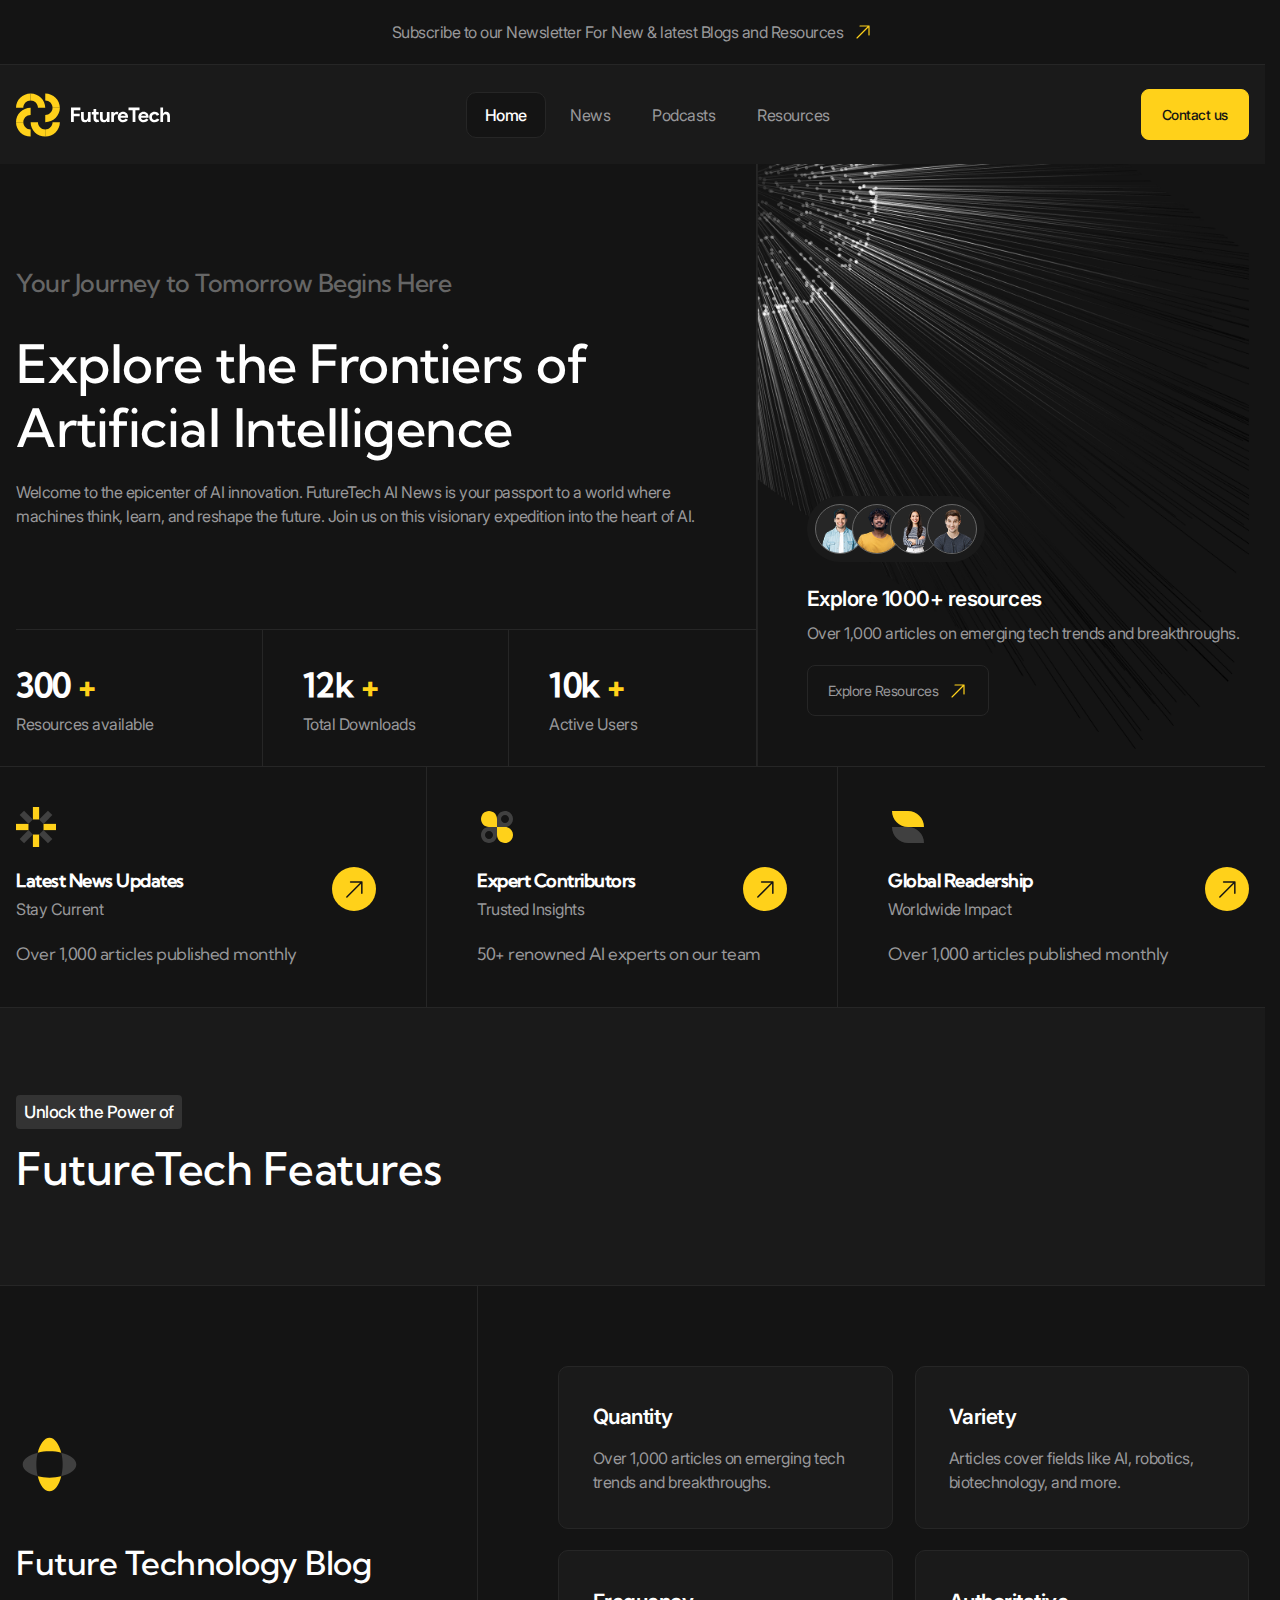
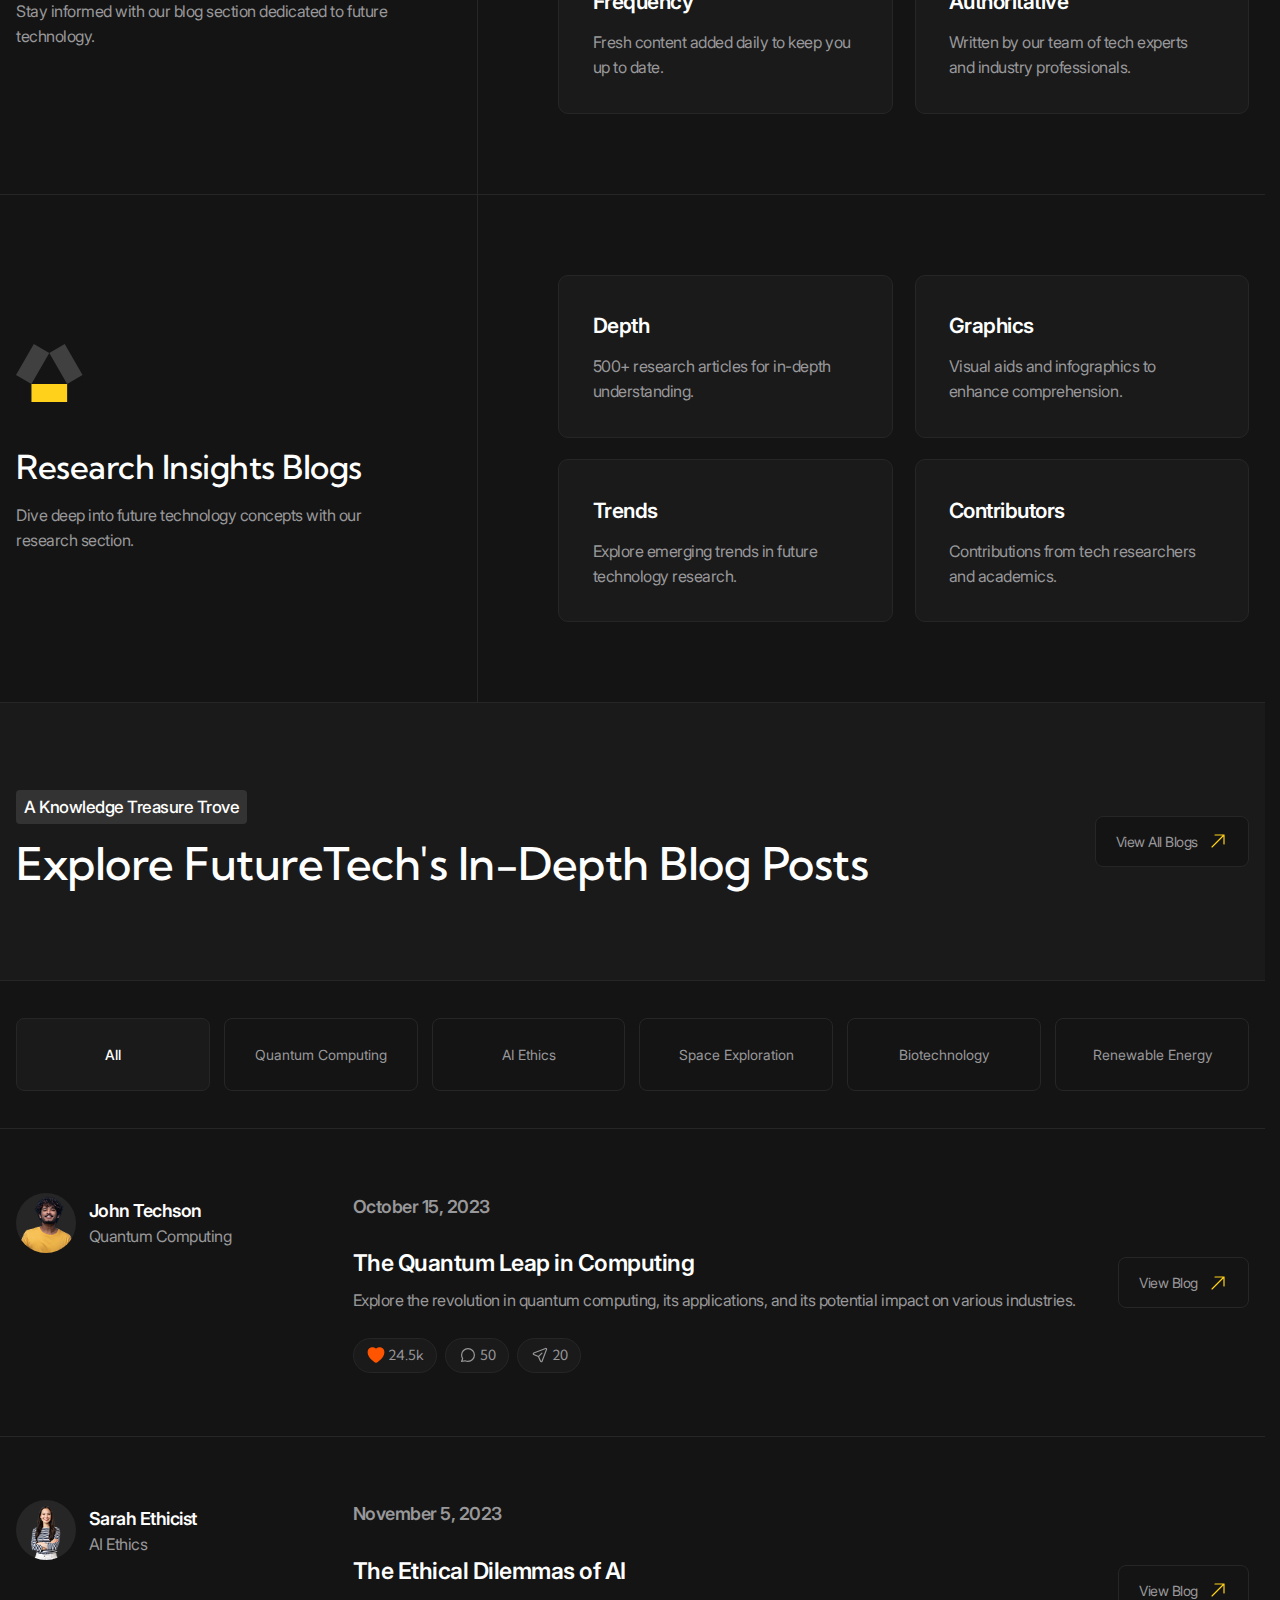
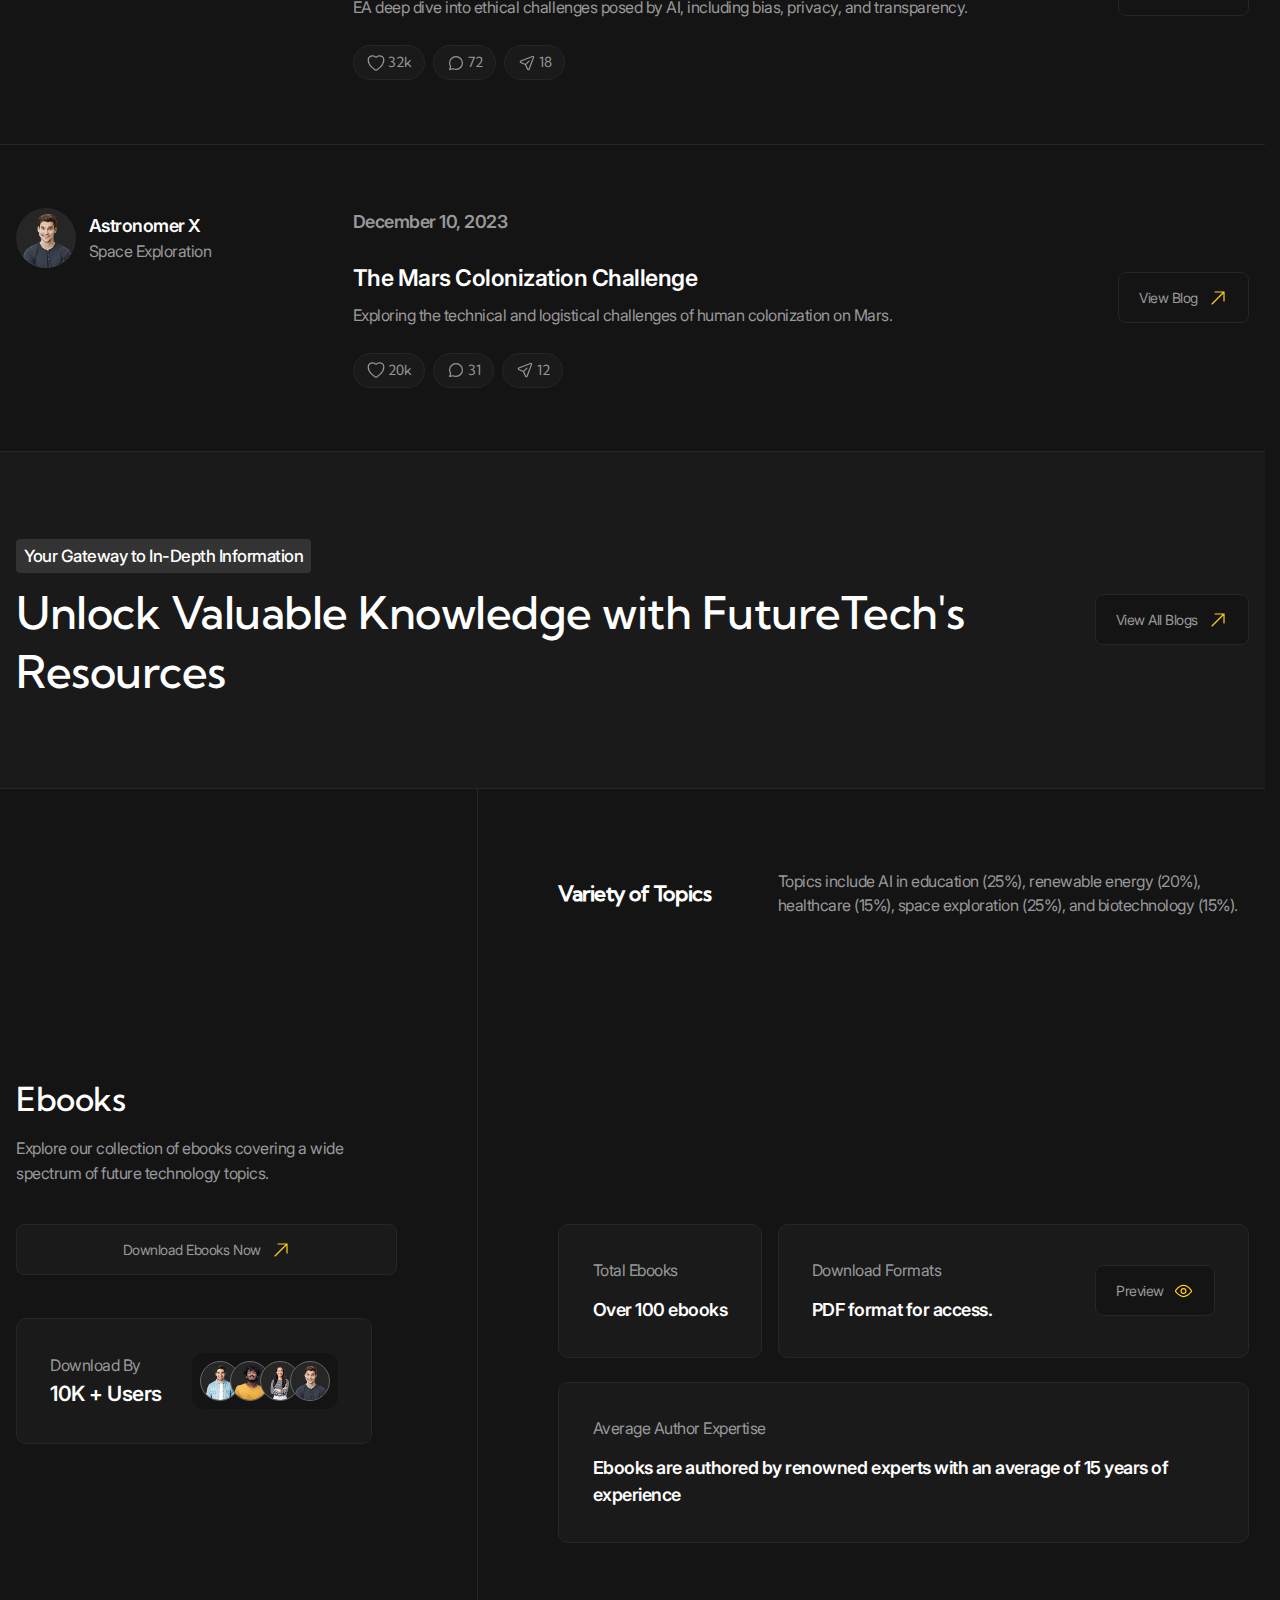
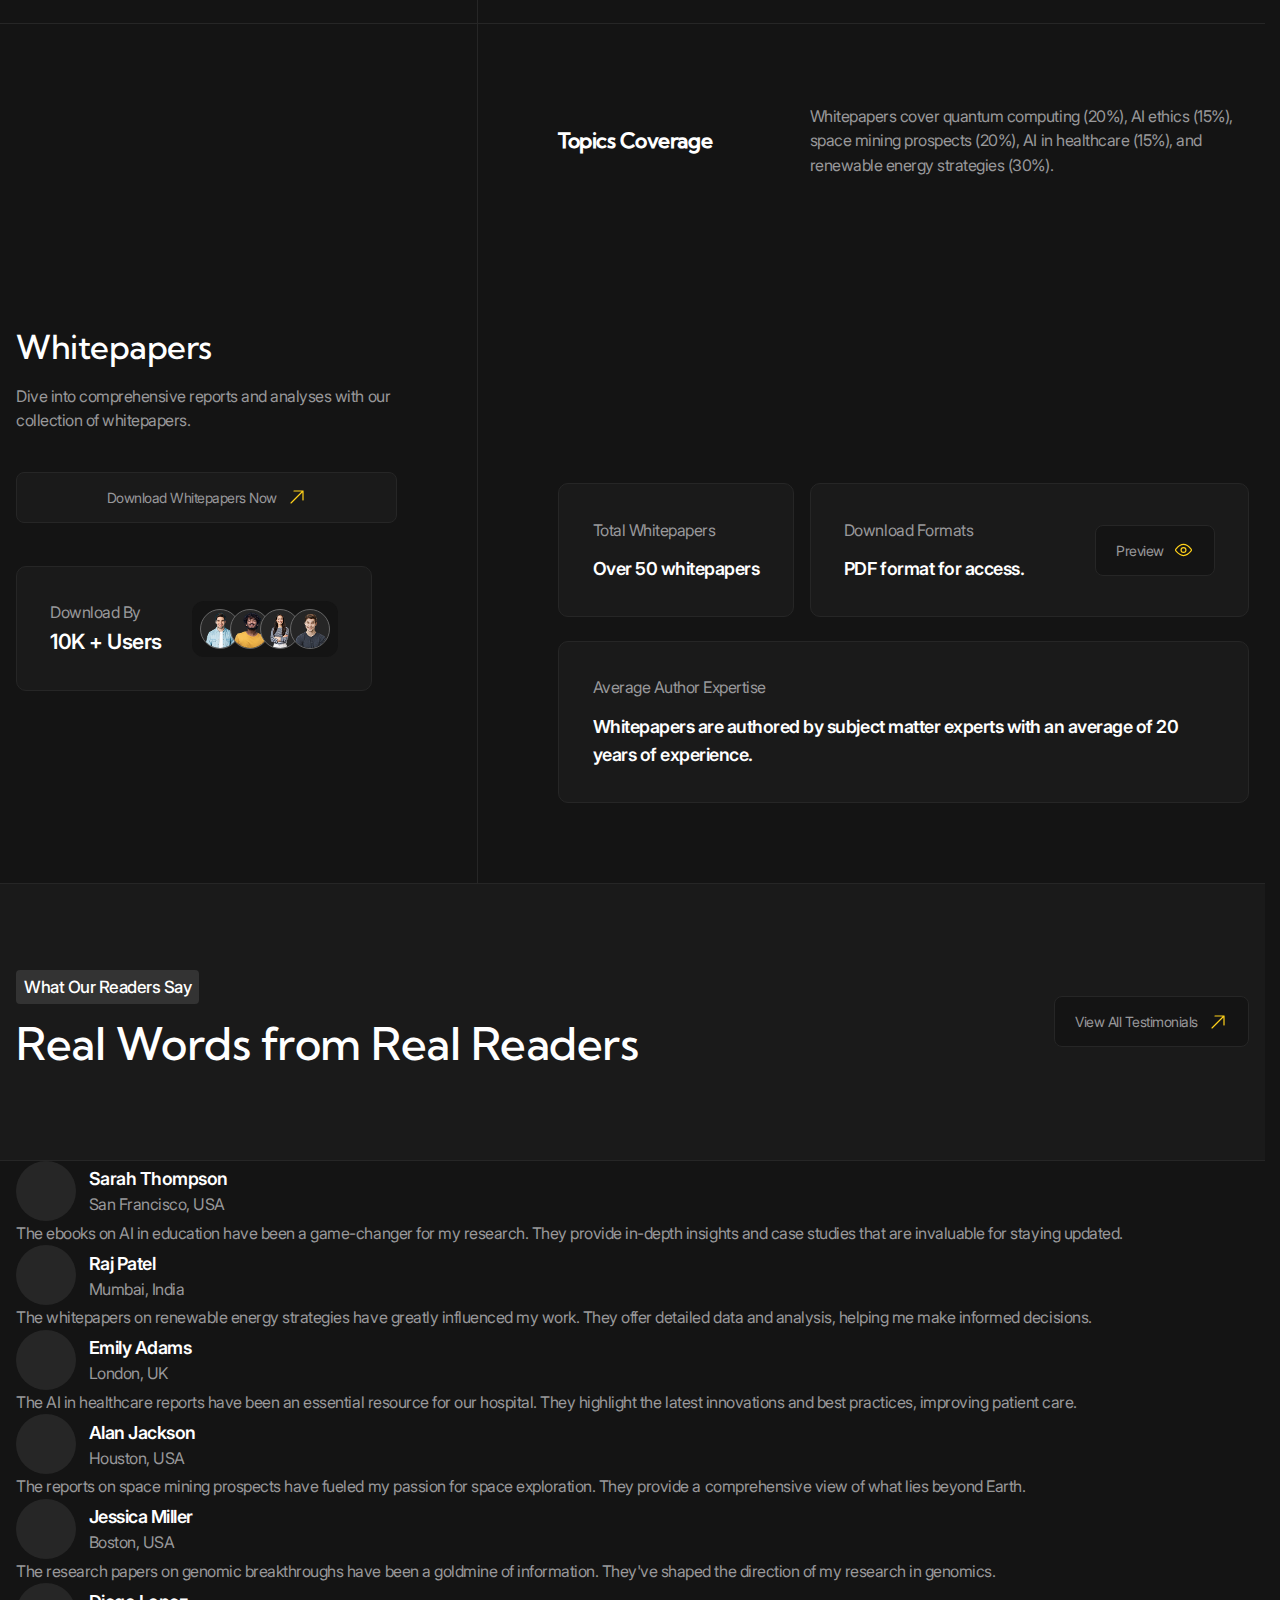
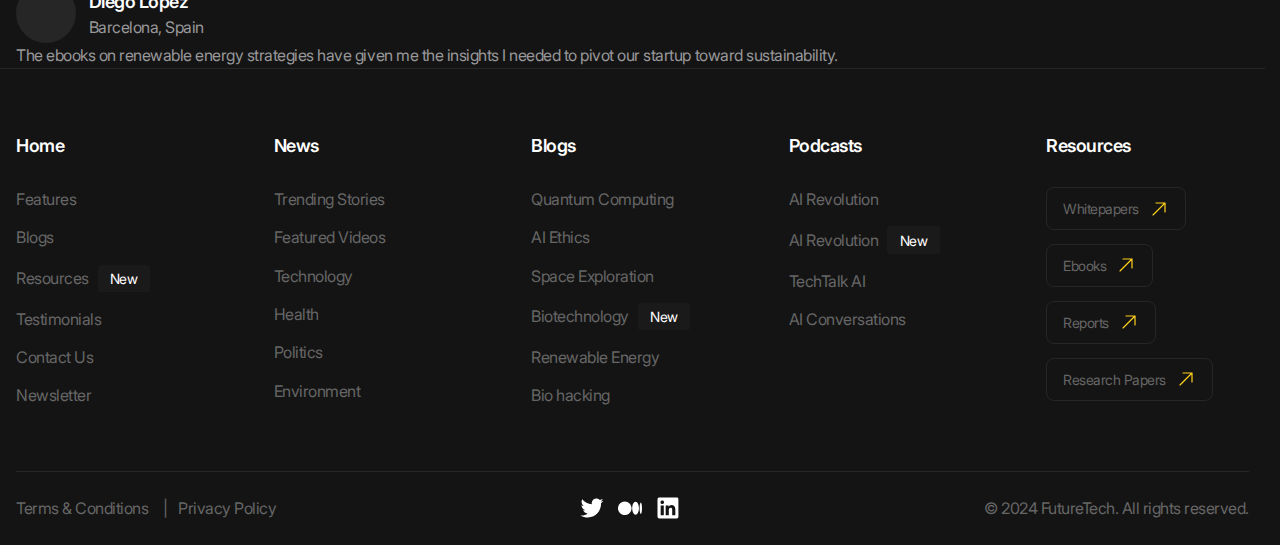
==== index.html @ fe3b1513 "reviews html" ====
<!DOCTYPE html>
<html lang="en">
<head>
    <meta charset="UTF-8">
    <meta name="viewport" content="width=device-width, initial-scale=1.0">
    <title>Future Tech | Home</title>
    <link rel="stylesheet" href="styles/main.css">
    <script src="scripts/main.js" type="module" defer></script>
</head>
<body>
    <header class="header" data-js-header>
        <div class="header__promo">
            <div class="header__promo-inner container">
                <a href="#" class="header__promo-link">
                    <span class="icon icon--yellow-arrow">
                        Subscribe to our Newsletter For New & latest Blogs and Resources
                    </span>
                </a>
            </div>
        </div>
        <div class="header__body">
            <div class="header__body-inner container">
                <a class="header__logo logo"
                    href="#" 
                    title="Home"
                    aria-label="Home"
                >
                    <img 
                    src="images/logo.svg" 
                    alt="" 
                    class="logo__image"
                    width="179" height="50">
                </a>
                <div class="header__overlay" data-js-header-overlay >
                    <nav class="header__menu">
                        <ul class="header__menu-list">
                            <li class="header__menu-item">
                                <a href="#" class="header__menu-link is-active">Home</a>
                            </li>
                            <li class="header__menu-item">
                                <a href="#" class="header__menu-link">News</a>
                            </li>
                            <li class="header__menu-item">
                                <a href="#" class="header__menu-link">Podcasts</a>
                            </li>
                            <li class="header__menu-item">
                                <a href="#" class="header__menu-link">Resources</a>
                            </li>
                        </ul>
                    </nav>
                    <a href="#" class="header__contact-us-link button button--accent">
                        Contact us
                    </a>
                </div>

                <button 
                class="header__burger-button burger-button visible-mobile"
                type="button"
                aria-label="Open menu"
                title="Open menu"
                data-js-header-burger-button>
                    <span class="burger-button__line"></span>
                    <span class="burger-button__line"></span>
                    <span class="burger-button__line"></span>
                </button>
            </div>
        </div>
    </header>

    <main>
        <section class="hero" aria-labelledby="hero-title">
            <div class="hero__main container">
                <div class="hero__body">
                    <p class="hero__subtitle">
                        Your Journey to Tomorrow Begins Here
                    </p>
                    <h1 class="hero__title" id="hero-title">
                        Explore the Frontiers of Artificial Intelligence
                    </h1>
                    <div class="hero__description">
                        <p>Welcome to the epicenter of AI innovation. FutureTech AI News is your passport to a world where machines think, learn, and reshape the future. Join us on this visionary expedition into the heart of AI.</p>
                    </div>
                </div>
                <div class="hero__metrics metrics full-vw-line full-vw-line--top full-vw-line--left">
                    <dl class="metrics__list">
                        <div class="metrics__item">
                            <dt class="metrics__key">Resources available</dt>
                            <dd class="metrics__value h3">300 <span class="metrics__sign">+</span></dd>
                        </div>
                        <div class="metrics__item">
                            <dt class="metrics__key">Total Downloads</dt>
                            <dd class="metrics__value h3">12k <span class="metrics__sign">+</span></dd>
                        </div>
                        <div class="metrics__item">
                            <dt class="metrics__key">Active Users</dt>
                            <dd class="metrics__value h3">10k <span class="metrics__sign">+</span></dd>
                        </div>
                    </dl>
                </div>
                <div class="hero__resources-preview resources-preview">
                    <div class="resources-preview__team team">
                        <img src="images/team/1.png" alt="" class="team__person"
                        width="50" height="50" loading="lazy">
                        <img src="images/team/2.png" alt="" class="team__person"
                        width="50" height="50" loading="lazy">
                        <img src="images/team/3.png" alt="" class="team__person"
                        width="50" height="50" loading="lazy">
                        <img src="images/team/4.png" alt="" class="team__person"
                        width="50" height="50" loading="lazy">
                    </div>
                    <div class="resources-preview__body">
                        <p class="resources-preview__title h5">Explore 1000+ resources</p>
                        <p class="resources-preview__subtitle">Over 1,000 articles on emerging tech trends and breakthroughs.</p>
                    </div>
                    <a href="#" class="resources-preview__button button">
                        <span class="icon icon--yellow-arrow">Explore Resources</span>
                    </a>
                </div>
            </div>
            <div class="hero__advantages">
                <h2 class="visually-hidden">Our advantages</h2>
                <ul class="hero__advantages-list container">
                    <li class="hero__advantages-item">
                        <div class="advantage-card">
                            <img src="images/advantages/1.svg" alt="" class="advantage-card__image"
                            width="50" height="50" loading="lazy">
                            <a href="#" class="advantage-card__link">
                                <h3 class="advantage-card__title h6">Latest News Updates</h3>
                                <p class="advantage-card__subtile">Stay Current</p>
                            </a>
                            <p class="advantage-card__details">
                                Over 1,000 articles published monthly
                            </p>
                        </div>
                    </li>

                    <li class="hero__advantages-item">
                        <div class="advantage-card">
                            <img src="images/advantages/2.svg" alt="" class="advantage-card__image"
                            width="50" height="50" loading="lazy">
                            <a href="#" class="advantage-card__link">
                                <h3 class="advantage-card__title h6">Expert Contributors</h3>
                                <p class="advantage-card__subtile">Trusted Insights</p>
                            </a>
                            <p class="advantage-card__details">
                                50+ renowned AI experts on our team
                            </p>
                        </div>
                    </li>

                    <li class="hero__advantages-item">
                        <div class="advantage-card">
                            <img src="images/advantages/3.svg" alt="" class="advantage-card__image"
                            width="50" height="50" loading="lazy">
                            <a href="#" class="advantage-card__link">
                                <h3 class="advantage-card__title h6">Global Readership</h3>
                                <p class="advantage-card__subtile">Worldwide Impact</p>
                            </a>
                            <p class="advantage-card__details">
                                Over 1,000 articles published monthly
                            </p>
                        </div>
                    </li>
                </ul>
            </div>
        </section>

        <section class="section" aria-labelledby="features-title">
            <header class="section__header">
                <div class="section__header-inner container">
                    <div class="section__header-info">
                        <p class="section__subtitle tag">Unlock the Power of</p>
                        <h2 class="section__title" id="features-title">FutureTech Features</h2>
                    </div>
                </div>
            </header>
            <div class="section__body">
                <ul class="list">
                    <li class="list__item">
                        <div class="card container">
                            <div class="card__preview">
                                <div class="card__preview-main">
                                    <img 
                                    src="images/futures/1.svg" 
                                    alt="" 
                                    class="card__preview-icon"
                                    width="80" height="80" loading="lazy">  
                                    <div class="card__preview-info">
                                        <h3 class="card__preview-title">Future Technology Blog</h3>
                                        <div class="card__preview-description">
                                            <p>Stay informed with our blog section dedicated to future technology.</p>
                                        </div>
                                    </div>
                                </div>
                            </div>
                            <div class="card__body">
                                <div class="card__grid card__grid--2-cols">
                                    <div class="card__cell tile">
                                        <h4 class="card__cell-title h5">Quantity</h4>
                                        <p class="card__cell-description">
                                            Over 1,000 articles on emerging tech trends and breakthroughs.
                                        </p>
                                    </div>
                                    <div class="card__cell tile">
                                        <h4 class="card__cell-title h5">Variety</h4>
                                        <p class="card__cell-description">
                                            Articles cover fields like AI, robotics, biotechnology, and more.
                                        </p>
                                    </div>
                                    <div class="card__cell tile">
                                        <h4 class="card__cell-title h5">Frequency</h4>
                                        <p class="card__cell-description">
                                            Fresh content added daily to keep you up to date.
                                        </p>
                                    </div>
                                    <div class="card__cell tile">
                                        <h4 class="card__cell-title h5">Authoritative</h4>
                                        <p class="card__cell-description">
                                            Written by our team of tech experts and industry professionals.
                                        </p>
                                    </div>
                                </div>
                            </div>
                        </div>
                    </li>
                    <li class="list__item">
                        <div class="card container">
                            <div class="card__preview">
                                <div class="card__preview-main">
                                    <img 
                                    src="images/futures/2.svg" 
                                    alt="" 
                                    class="card__preview-icon"
                                    width="80" height="80" loading="lazy">  
                                    <div class="card__preview-info">
                                        <h3 class="card__preview-title">Research Insights Blogs</h3>
                                        <div class="card__preview-description">
                                            <p>Dive deep into future technology concepts with our research section.</p>
                                        </div>
                                    </div>
                                </div>
                            </div>
                            <div class="card__body">
                                <div class="card__grid card__grid--2-cols">
                                    <div class="card__cell tile">
                                        <h4 class="card__cell-title h5">Depth</h4>
                                        <p class="card__cell-description">
                                            500+ research articles for in-depth understanding.
                                        </p>
                                    </div>
                                    <div class="card__cell tile">
                                        <h4 class="card__cell-title h5">Graphics</h4>
                                        <p class="card__cell-description">
                                            Visual aids and infographics to enhance comprehension.
                                        </p>
                                    </div>
                                    <div class="card__cell tile">
                                        <h4 class="card__cell-title h5">Trends</h4>
                                        <p class="card__cell-description">
                                            Explore emerging trends in future technology research.
                                        </p>
                                    </div>
                                    <div class="card__cell tile">
                                        <h4 class="card__cell-title h5">Contributors</h4>
                                        <p class="card__cell-description">
                                            Contributions from tech researchers and academics.
                                        </p>
                                    </div>
                                </div>
                            </div>
                        </div>
                    </li>
                </ul>
            </div>
        </section>

        <section class="section" aria-labelledby="blog-title">
            <header class="section__header">
                <div class="section__header-inner container">
                    <div class="section__header-info">
                    <p class="section__subtitle tag">A Knowledge Treasure Trove</p>
                    <h2 class="section__title" id="blog-title">Explore FutureTech's In-Depth Blog Posts</h2>
                    </div>
                    <div class="section__actions">
                    <a class="section__link button" href="./blog.html">
                        <span class="icon icon--yellow-arrow">View All Blogs</span>
                    </a>
                    </div>
                </div>
                </header>
                <div class="section__body tabs" data-js-tabs>
                <h3 class="visually-hidden" id="blog-category-title">
                    Blog category
                </h3>
                <header class="tabs__header">
                    <div
                    class="tabs__buttons container"
                    role="tablist"
                    aria-labelledby="blog-category-title"
                    >
                    <button
                        class="tabs__button is-active"
                        id="tab-1"
                        type="button"
                        role="tab"
                        aria-controls="tabpanel-1"
                        data-js-tabs-button
                        aria-selected="true"
                    >
                        All
                    </button>
                    <button
                        class="tabs__button"
                        id="tab-2"
                        type="button"
                        role="tab"
                        aria-controls="tabpanel-2"
                        data-js-tabs-button
                        aria-selected="false"
                        tabindex="-1"
                    >
                        Quantum Computing
                    </button>
                    <button
                        class="tabs__button"
                        id="tab-3"
                        type="button"
                        role="tab"
                        aria-controls="tabpanel-3"
                        data-js-tabs-button
                        aria-selected="false"
                        tabindex="-1"
                    >
                        AI Ethics
                    </button>
                    <button
                        class="tabs__button"
                        id="tab-4"
                        type="button"
                        role="tab"
                        aria-controls="tabpanel-4"
                        data-js-tabs-button
                        aria-selected="false"
                        tabindex="-1"
                    >
                        Space Exploration
                    </button>
                    <button
                        class="tabs__button"
                        id="tab-5"
                        type="button"
                        role="tab"
                        aria-controls="tabpanel-5"
                        data-js-tabs-button
                        aria-selected="false"
                        tabindex="-1"
                    >
                        Biotechnology
                    </button>
                    <button
                        class="tabs__button"
                        id="tab-6"
                        type="button"
                        role="tab"
                        aria-controls="tabpanel-6"
                        data-js-tabs-button
                        aria-selected="false"
                        tabindex="-1"
                    >
                        Renewable Energy
                    </button>
                    </div>
                </header>
                <div class="tabs__body">
                    <div
                    class="tabs__content is-active"
                    id="tabpanel-1"
                    aria-labelledby="tab-1"
                    tabindex="0"
                    data-js-tabs-content
                    >
                    <ul class="list">
                        <li class="list__item">
                        <article class="blog-card container">
                            <div class="blog-card__author person-card">
                            <img
                                class="person-card__image"
                                src="./images/blog/1.png"
                                alt=""
                                width="80" height="80" loading="lazy"
                            />
                            <div class="person-card__body">
                                <p class="person-card__name">John Techson</p>
                                <p class="person-card__department">Quantum Computing</p>
                            </div>
                            </div>
                            <div class="blog-card__body">
                            <time class="blog-card__date h6" datetime="2023-10-15">October 15, 2023</time>
                            <div class="blog-card__info">
                                <h4 class="blog-card__title">The Quantum Leap in Computing</h4>
                                <div class="blog-card__description">
                                <p>Explore the revolution in quantum computing, its applications, and its potential impact on various industries.</p>
                                </div>
                            </div>
                            <div class="blog-card__actions blog-actions">
                                <ul class="blog-actions__list">
                                <li class="blog-actions__item">
                                    <button
                                    class="blog-actions__button is-active"
                                    type="button"
                                    aria-label="Dislike"
                                    title="Dislike"
                                    >
                                    <span class="blog-actions__icon-wrapper">
                                        <svg width="24" height="25" viewBox="0 0 24 25" fill="none" xmlns="http://www.w3.org/2000/svg">
                                        <path d="M11.645 21.4107L11.6384 21.4071L11.6158 21.3949C11.5965 21.3844 11.5689 21.3693 11.5336 21.3496C11.4629 21.3101 11.3612 21.2524 11.233 21.1769C10.9765 21.0261 10.6132 20.8039 10.1785 20.515C9.31074 19.9381 8.15122 19.0901 6.9886 18.0063C4.68781 15.8615 2.25 12.6751 2.25 8.75C2.25 5.82194 4.7136 3.5 7.6875 3.5C9.43638 3.5 11.0023 4.29909 12 5.5516C12.9977 4.29909 14.5636 3.5 16.3125 3.5C19.2864 3.5 21.75 5.82194 21.75 8.75C21.75 12.6751 19.3122 15.8615 17.0114 18.0063C15.8488 19.0901 14.6893 19.9381 13.8215 20.515C13.3868 20.8039 13.0235 21.0261 12.767 21.1769C12.6388 21.2524 12.5371 21.3101 12.4664 21.3496C12.4311 21.3693 12.4035 21.3844 12.3842 21.3949L12.3616 21.4071L12.355 21.4107L12.3523 21.4121C12.1323 21.5289 11.8677 21.5289 11.6477 21.4121L11.645 21.4107Z" stroke="#666666" stroke-width="1.5" stroke-linejoin="round"/>
                                        </svg>
                                    </span>
                                    <span>24.5k</span>
                                    </button>
                                </li>
                                <li class="blog-actions__item">
                                    <button
                                    class="blog-actions__button"
                                    type="button"
                                    aria-label="Discuss"
                                    title="Discuss"
                                    >
                                    <span class="blog-actions__icon-wrapper">
                                        <svg width="24" height="25" viewBox="0 0 24 25" fill="none" xmlns="http://www.w3.org/2000/svg">
                                        <path d="M8.48581 19.6888C9.54657 20.2083 10.7392 20.5 12 20.5C16.4183 20.5 20 16.9183 20 12.5C20 8.08172 16.4183 4.5 12 4.5C7.58172 4.5 4 8.08172 4 12.5C4 14.1401 4.49356 15.665 5.34026 16.9341M8.48581 19.6888L4 20.5L5.34026 16.9341M8.48581 19.6888L8.49231 19.6877M5.34026 16.9341L5.34154 16.9308" stroke="#666666" stroke-width="1.5" stroke-linecap="round" stroke-linejoin="round"/>
                                        </svg>
                                    </span>
                                    <span>50</span>
                                    </button>
                                </li>
                                <li class="blog-actions__item">
                                    <button
                                    class="blog-actions__button"
                                    type="button"
                                    aria-label="Share"
                                    title="Share"
                                    >
                                    <span class="blog-actions__icon-wrapper">
                                        <svg width="24" height="25" viewBox="0 0 24 25" fill="none" xmlns="http://www.w3.org/2000/svg">
                                        <path d="M10.0384 14.4616L4.1719 11.7951C3.36454 11.4281 3.39898 10.2697 4.22673 9.95134L18.8999 4.30781C19.7087 3.99675 20.5033 4.79139 20.1922 5.50013L14.5487 20.2733C14.2303 21.1011 13.072 21.1355 12.705 20.3281L10.0384 14.4616ZM10.0384 14.4616L14.4231 10.077" stroke="#666666" stroke-width="1.5" stroke-linecap="round" stroke-linejoin="round"/>
                                        </svg>
                                    </span>
                                    <span>20</span>
                                    </button>
                                </li>
                                </ul>
                            </div>
                            </div>
                            <a class="blog-card__link button" href="/">
                            <span class="icon icon--yellow-arrow">View Blog</span>
                            </a>
                        </article>
                        </li>
                        <li class="list__item">
                        <article class="blog-card container">
                            <div class="blog-card__author person-card">
                            <img
                                class="person-card__image"
                                src="./images/blog/2.png"
                                alt=""
                                width="80" height="80" loading="lazy"
                            />
                            <div class="person-card__body">
                                <p class="person-card__name">Sarah Ethicist</p>
                                <p class="person-card__department">AI Ethics</p>
                            </div>
                            </div>
                            <div class="blog-card__body">
                            <time class="blog-card__date h6" datetime="2023-11-05">November 5, 2023</time>
                            <div class="blog-card__info">
                                <h4 class="blog-card__title">The Ethical Dilemmas of AI</h4>
                                <div class="blog-card__description">
                                <p>EA deep dive into ethical challenges posed by AI, including bias, privacy, and transparency.</p>
                                </div>
                            </div>
                            <div class="blog-card__actions blog-actions">
                                <ul class="blog-actions__list">
                                <li class="blog-actions__item">
                                    <button
                                    class="blog-actions__button"
                                    type="button"
                                    aria-label="Like"
                                    title="Like"
                                    >
                                    <span class="blog-actions__icon-wrapper">
                                        <svg width="24" height="25" viewBox="0 0 24 25" fill="none" xmlns="http://www.w3.org/2000/svg">
                                        <path d="M11.645 21.4107L11.6384 21.4071L11.6158 21.3949C11.5965 21.3844 11.5689 21.3693 11.5336 21.3496C11.4629 21.3101 11.3612 21.2524 11.233 21.1769C10.9765 21.0261 10.6132 20.8039 10.1785 20.515C9.31074 19.9381 8.15122 19.0901 6.9886 18.0063C4.68781 15.8615 2.25 12.6751 2.25 8.75C2.25 5.82194 4.7136 3.5 7.6875 3.5C9.43638 3.5 11.0023 4.29909 12 5.5516C12.9977 4.29909 14.5636 3.5 16.3125 3.5C19.2864 3.5 21.75 5.82194 21.75 8.75C21.75 12.6751 19.3122 15.8615 17.0114 18.0063C15.8488 19.0901 14.6893 19.9381 13.8215 20.515C13.3868 20.8039 13.0235 21.0261 12.767 21.1769C12.6388 21.2524 12.5371 21.3101 12.4664 21.3496C12.4311 21.3693 12.4035 21.3844 12.3842 21.3949L12.3616 21.4071L12.355 21.4107L12.3523 21.4121C12.1323 21.5289 11.8677 21.5289 11.6477 21.4121L11.645 21.4107Z" stroke="#666666" stroke-width="1.5" stroke-linejoin="round"/>
                                        </svg>
                                    </span>
                                    <span>32k</span>
                                    </button>
                                </li>
                                <li class="blog-actions__item">
                                    <button
                                    class="blog-actions__button"
                                    type="button"
                                    aria-label="Discuss"
                                    title="Discuss"
                                    >
                                    <span class="blog-actions__icon-wrapper">
                                        <svg width="24" height="25" viewBox="0 0 24 25" fill="none" xmlns="http://www.w3.org/2000/svg">
                                        <path d="M8.48581 19.6888C9.54657 20.2083 10.7392 20.5 12 20.5C16.4183 20.5 20 16.9183 20 12.5C20 8.08172 16.4183 4.5 12 4.5C7.58172 4.5 4 8.08172 4 12.5C4 14.1401 4.49356 15.665 5.34026 16.9341M8.48581 19.6888L4 20.5L5.34026 16.9341M8.48581 19.6888L8.49231 19.6877M5.34026 16.9341L5.34154 16.9308" stroke="#666666" stroke-width="1.5" stroke-linecap="round" stroke-linejoin="round"/>
                                        </svg>
                                    </span>
                                    <span>72</span>
                                    </button>
                                </li>
                                <li class="blog-actions__item">
                                    <button
                                    class="blog-actions__button"
                                    type="button"
                                    aria-label="Share"
                                    title="Share"
                                    >
                                    <span class="blog-actions__icon-wrapper">
                                        <svg width="24" height="25" viewBox="0 0 24 25" fill="none" xmlns="http://www.w3.org/2000/svg">
                                        <path d="M10.0384 14.4616L4.1719 11.7951C3.36454 11.4281 3.39898 10.2697 4.22673 9.95134L18.8999 4.30781C19.7087 3.99675 20.5033 4.79139 20.1922 5.50013L14.5487 20.2733C14.2303 21.1011 13.072 21.1355 12.705 20.3281L10.0384 14.4616ZM10.0384 14.4616L14.4231 10.077" stroke="#666666" stroke-width="1.5" stroke-linecap="round" stroke-linejoin="round"/>
                                        </svg>
                                    </span>
                                    <span>18</span>
                                    </button>
                                </li>
                                </ul>
                            </div>
                            </div>
                            <a class="blog-card__link button" href="/">
                            <span class="icon icon--yellow-arrow">View Blog</span>
                            </a>
                        </article>
                        </li>
                        <li class="list__item">
                        <article class="blog-card container">
                            <div class="blog-card__author person-card">
                            <img
                                class="person-card__image"
                                src="./images/blog/3.png"
                                alt=""
                                width="80" height="80" loading="lazy"
                            />
                            <div class="person-card__body">
                                <p class="person-card__name">Astronomer X</p>
                                <p class="person-card__department">Space Exploration</p>
                            </div>
                            </div>
                            <div class="blog-card__body">
                            <time class="blog-card__date h6" datetime="2023-12-10">December 10, 2023</time>
                            <div class="blog-card__info">
                                <h4 class="blog-card__title">The Mars Colonization Challenge</h4>
                                <div class="blog-card__description">
                                <p>Exploring the technical and logistical challenges of human colonization on Mars.</p>
                                </div>
                            </div>
                            <div class="blog-card__actions blog-actions">
                                <ul class="blog-actions__list">
                                <li class="blog-actions__item">
                                    <button
                                    class="blog-actions__button"
                                    type="button"
                                    aria-label="Like"
                                    title="Like"
                                    >
                                    <span class="blog-actions__icon-wrapper">
                                        <svg width="24" height="25" viewBox="0 0 24 25" fill="none" xmlns="http://www.w3.org/2000/svg">
                                        <path d="M11.645 21.4107L11.6384 21.4071L11.6158 21.3949C11.5965 21.3844 11.5689 21.3693 11.5336 21.3496C11.4629 21.3101 11.3612 21.2524 11.233 21.1769C10.9765 21.0261 10.6132 20.8039 10.1785 20.515C9.31074 19.9381 8.15122 19.0901 6.9886 18.0063C4.68781 15.8615 2.25 12.6751 2.25 8.75C2.25 5.82194 4.7136 3.5 7.6875 3.5C9.43638 3.5 11.0023 4.29909 12 5.5516C12.9977 4.29909 14.5636 3.5 16.3125 3.5C19.2864 3.5 21.75 5.82194 21.75 8.75C21.75 12.6751 19.3122 15.8615 17.0114 18.0063C15.8488 19.0901 14.6893 19.9381 13.8215 20.515C13.3868 20.8039 13.0235 21.0261 12.767 21.1769C12.6388 21.2524 12.5371 21.3101 12.4664 21.3496C12.4311 21.3693 12.4035 21.3844 12.3842 21.3949L12.3616 21.4071L12.355 21.4107L12.3523 21.4121C12.1323 21.5289 11.8677 21.5289 11.6477 21.4121L11.645 21.4107Z" stroke="#666666" stroke-width="1.5" stroke-linejoin="round"/>
                                        </svg>
                                    </span>
                                    <span>20k</span>
                                    </button>
                                </li>
                                <li class="blog-actions__item">
                                    <button
                                    class="blog-actions__button"
                                    type="button"
                                    aria-label="Discuss"
                                    title="Discuss"
                                    >
                                    <span class="blog-actions__icon-wrapper">
                                        <svg width="24" height="25" viewBox="0 0 24 25" fill="none" xmlns="http://www.w3.org/2000/svg">
                                        <path d="M8.48581 19.6888C9.54657 20.2083 10.7392 20.5 12 20.5C16.4183 20.5 20 16.9183 20 12.5C20 8.08172 16.4183 4.5 12 4.5C7.58172 4.5 4 8.08172 4 12.5C4 14.1401 4.49356 15.665 5.34026 16.9341M8.48581 19.6888L4 20.5L5.34026 16.9341M8.48581 19.6888L8.49231 19.6877M5.34026 16.9341L5.34154 16.9308" stroke="#666666" stroke-width="1.5" stroke-linecap="round" stroke-linejoin="round"/>
                                        </svg>
                                    </span>
                                    <span>31</span>
                                    </button>
                                </li>
                                <li class="blog-actions__item">
                                    <button
                                    class="blog-actions__button"
                                    type="button"
                                    aria-label="Share"
                                    title="Share"
                                    >
                                    <span class="blog-actions__icon-wrapper">
                                        <svg width="24" height="25" viewBox="0 0 24 25" fill="none" xmlns="http://www.w3.org/2000/svg">
                                        <path d="M10.0384 14.4616L4.1719 11.7951C3.36454 11.4281 3.39898 10.2697 4.22673 9.95134L18.8999 4.30781C19.7087 3.99675 20.5033 4.79139 20.1922 5.50013L14.5487 20.2733C14.2303 21.1011 13.072 21.1355 12.705 20.3281L10.0384 14.4616ZM10.0384 14.4616L14.4231 10.077" stroke="#666666" stroke-width="1.5" stroke-linecap="round" stroke-linejoin="round"/>
                                        </svg>
                                    </span>
                                    <span>12</span>
                                    </button>
                                </li>
                                </ul>
                            </div>
                            </div>
                            <a class="blog-card__link button" href="/">
                            <span class="icon icon--yellow-arrow">View Blog</span>
                            </a>
                        </article>
                        </li>
                    </ul>
                    </div>
                    <div
                    class="tabs__content"
                    id="tabpanel-2"
                    aria-labelledby="tab-2"
                    tabindex="0"
                    data-js-tabs-content
                    >
                    Lorem ipsum dolor sit amet, consectetur adipisicing elit. Impedit, pariatur?
                    </div>
                    <div
                    class="tabs__content"
                    id="tabpanel-3"
                    aria-labelledby="tab-3"
                    tabindex="0"
                    data-js-tabs-content
                    >
                    Lorem ipsum dolor sit amet, consectetur adipisicing elit. Impedit, pariatur?
                    </div>
                    <div
                    class="tabs__content"
                    id="tabpanel-4"
                    aria-labelledby="tab-4"
                    tabindex="0"
                    data-js-tabs-content
                    >
                    Lorem ipsum dolor sit amet, consectetur adipisicing elit. Impedit, pariatur?
                    </div>
                    <div
                    class="tabs__content"
                    id="tabpanel-5"
                    aria-labelledby="tab-5"
                    tabindex="0"
                    data-js-tabs-content
                    >
                    Lorem ipsum dolor sit amet, consectetur adipisicing elit. Impedit, pariatur?
                    </div>
                    <div
                    class="tabs__content"
                    id="tabpanel-6"
                    aria-labelledby="tab-6"
                    tabindex="0"
                    data-js-tabs-content
                    >
                    Lorem ipsum dolor sit amet, consectetur adipisicing elit. Impedit, pariatur?
                    </div>
                </div>
            </div>
        </section>

        <section class="section" aria-labelledby="resources-title">
            <header class="section__header">
                <div class="section__header-inner container">
                    <div class="section__header-info">
                    <p class="section__subtitle tag">Your Gateway to In-Depth Information</p>
                    <h2 class="section__title" id="resources-title">Unlock Valuable Knowledge with FutureTech's Resources</h2>
                    </div>
                    <div class="section__actions">
                    <a class="section__link button" href="./blog.html">
                        <span class="icon icon--yellow-arrow">View All Blogs</span>
                    </a>
                    </div>
                </div>
                </header>
                <div class="section__body">
                    <ul class="list">
                        <li class="list__item">
                            <div class="card container">
                                <div class="card__preview">
                                    <div class="card__preview-main">
                                        <img 
                                        src="images/resources/1.svg" 
                                        alt="" 
                                        class="card__preview-icon"
                                        width="80" height="80" loading="lazy">  
                                        <div class="card__preview-info">
                                            <h3 class="card__preview-title">Ebooks</h3>
                                            <div class="card__preview-description">
                                                <p>Explore our collection of ebooks covering a wide spectrum of future technology topics.</p>
                                            </div>
                                        </div>
                                        <a href="#" class="card__preview-link button button--dark-gray">
                                            <span class="icon icon--yellow-arrow">Download Ebooks Now</span>
                                        </a>
                                    </div>
                                    <div class="card__preview-extra">
                                        <div class="download-info tile">
                                            <div class="download-info-__body">
                                                <p class="download-info__title">Download By</p>
                                                <p class="download-info__subtitle h5">10K + Users</p>
                                            </div>
                                            <div class="download-info__team team">
                                                <img src="images/team/1.png" alt="" class="team__person"
                                                width="50" height="50" loading="lazy">
                                                <img src="images/team/2.png" alt="" class="team__person"
                                                width="50" height="50" loading="lazy">
                                                <img src="images/team/3.png" alt="" class="team__person"
                                                width="50" height="50" loading="lazy">
                                                <img src="images/team/4.png" alt="" class="team__person"
                                                width="50" height="50" loading="lazy">
                                            </div>
                                        </div>
                                    </div>
                                </div>
                                <div class="card__body">
                                    <div class="card__grid card__grid--2-cols-alt">
                                        <div class="card__cell">
                                            <h3 class="card__cell-title h5">Variety of Topics</h3>
                                        </div>
                                        <div class="card__cell">
                                            <p class="card__cell-description">Topics include AI in education (25%), renewable energy (20%),
                                                healthcare (15%), space exploration (25%), and biotechnology (15%).</p>
                                        </div>
                                        <div class="card__cell card__cell--wide">
                                            <img src="images/resources/details.jpg" alt="" class="card__cell-image"
                                            width="917" height="332" loading="lazy"> 
                                        </div>
                                        <div class="card__cell tile">
                                            <h4 class="card__cell-subtitle">Total Ebooks</h4>
                                            <p class="card__cell-description h6">Over 100 ebooks</p>
                                        </div>
                                        <div class="card__cell tile">
                                            <h4 class="card__cell-subtitle">Download Formats</h4>
                                            <p class="card__cell-description h6">PDF format for access.</p>
                                            <a href="#" class="card__cell-link button">
                                                <span class="icon icon--yellow-eye  ">Preview</span>
                                            </a>
                                        </div>
                                        <div class="card__cell card__cell--wide tile">
                                            <h4 class="card__cell-subtitle">Average Author Expertise</h4>
                                            <p class="card__cell-description h6">Ebooks are authored by renowned experts with an average of 15 years of experience</p>
                                        </div>
                                    </div>
                                </div>
                            </div>
                        </li>
                        <li class="list__item">
                            <div class="card container">
                                <div class="card__preview">
                                    <div class="card__preview-main">
                                        <img 
                                        src="images/resources/2.svg" 
                                        alt="" 
                                        class="card__preview-icon"
                                        width="80" height="80" loading="lazy">  
                                        <div class="card__preview-info">
                                            <h3 class="card__preview-title">Whitepapers</h3>
                                            <div class="card__preview-description">
                                                <p>Dive into comprehensive reports and analyses with our collection of whitepapers.</p>
                                            </div>
                                        </div>
                                        <a href="#" class="card__preview-link button button--dark-gray">
                                            <span class="icon icon--yellow-arrow">Download Whitepapers Now</span>
                                        </a>
                                    </div>
                                    <div class="card__preview-extra">
                                        <div class="download-info tile">
                                            <div class="download-info-__body">
                                                <p class="download-info__title">Download By</p>
                                                <p class="download-info__subtitle h5">10K + Users</p>
                                            </div>
                                            <div class="download-info__team team">
                                                <img src="images/team/1.png" alt="" class="team__person"
                                                width="50" height="50" loading="lazy">
                                                <img src="images/team/2.png" alt="" class="team__person"
                                                width="50" height="50" loading="lazy">
                                                <img src="images/team/3.png" alt="" class="team__person"
                                                width="50" height="50" loading="lazy">
                                                <img src="images/team/4.png" alt="" class="team__person"
                                                width="50" height="50" loading="lazy">
                                            </div>
                                        </div>
                                    </div>
                                </div>
                                <div class="card__body">
                                    <div class="card__grid card__grid--2-cols-alt">
                                        <div class="card__cell">
                                            <h3 class="card__cell-title h5">Topics Coverage</h3>
                                        </div>
                                        <div class="card__cell">
                                            <p class="card__cell-description">Whitepapers cover quantum computing (20%), AI ethics (15%), space mining prospects
                                                (20%), AI in healthcare (15%), and renewable energy strategies (30%).</p>
                                        </div>
                                        <div class="card__cell card__cell--wide">
                                            <img src="images/resources/details 2.jpg" alt="" class="card__cell-image"
                                            width="917" height="332" loading="lazy"> 
                                        </div>
                                        <div class="card__cell tile">
                                            <h4 class="card__cell-subtitle">Total Whitepapers</h4>
                                            <p class="card__cell-description h6">Over 50 whitepapers</p>
                                        </div>
                                        <div class="card__cell tile">
                                            <h4 class="card__cell-subtitle">Download Formats</h4>
                                            <p class="card__cell-description h6">PDF format for access.</p>
                                            <a href="#" class="card__cell-link button">
                                                <span class="icon icon--yellow-eye  ">Preview</span>
                                            </a>
                                        </div>
                                        <div class="card__cell card__cell--wide tile">
                                            <h4 class="card__cell-subtitle">Average Author Expertise</h4>
                                            <p class="card__cell-description h6">Whitepapers are authored by subject matter experts with an average of 20 years of experience.</p>
                                        </div>
                                    </div>
                                </div>
                            </div>
                        </li>
                    </ul>
            </div>
        </section>

        <section class="section" aria-labelledby="reviews-title">
            <header class="section__header">
                <div class="section__header-inner container">
                    <div class="section__header-info">
                    <p class="section__subtitle tag">What Our Readers Say</p>
                    <h2 class="section__title" id="resource-title">Real Words from Real Readers</h2>
                    </div>
                    <div class="section__actions">
                    <a class="section__link button" href="./blog.html">
                        <span class="icon icon--yellow-arrow">View All Testimonials</span>
                    </a>
                    </div>
                </div>
                </header>
                <div class="section__body">
                    <ul class="bordered-grid bordered-grid--3-cols container">
                        <li class="bordered-grid__item">
                            <div class="review-card">
                                <div class="review-card__author person-card">
                                    <img
                                    class="person-card__image"
                                    src="review-card/1.png"
                                    alt=""
                                    width="60" height="60" loading="lazy"
                                />
                                <div class="person-card__body">
                                    <p class="person-card__name">Sarah Thompson</p>
                                    <p class="person-card__department">San Francisco, USA</p>
                                </div>
                                </div>
                                <div class="review-card__body">
                                    <div class="review-card__rating-view rating-view"
                                    aria-label="Rating 5 star"
                                    title="Rating 5 star">
                                        <div class="rating-view__star is-active"></div>
                                        <div class="rating-view__star is-active"></div>
                                        <div class="rating-view__star is-active"></div>
                                        <div class="rating-view__star is-active"></div>
                                        <div class="rating-view__star is-active"></div>
                                    </div>
                                    <blockquote class="review-card__description">
                                        The ebooks on AI in education have been a game-changer for my research. They provide 
                                        in-depth insights and case studies that are invaluable for staying updated.
                                    </blockquote>
                                </div>
                            </div>
                        </li>
                        <li class="bordered-grid__item">
                            <div class="review-card">
                                <div class="review-card__author person-card">
                                    <img
                                    class="person-card__image"
                                    src="review-card/2.png"
                                    alt=""
                                    width="60" height="60" loading="lazy"
                                />
                                <div class="person-card__body">
                                    <p class="person-card__name">Raj Patel</p>
                                    <p class="person-card__department">Mumbai, India</p>
                                </div>
                                </div>
                                <div class="review-card__body">
                                    <div class="review-card__rating-view rating-view"
                                    aria-label="Rating 5 star"
                                    title="Rating 5 star">
                                        <div class="rating-view__star is-active"></div>
                                        <div class="rating-view__star is-active"></div>
                                        <div class="rating-view__star is-active"></div>
                                        <div class="rating-view__star is-active"></div>
                                        <div class="rating-view__star is-active"></div>
                                    </div>
                                    <blockquote class="review-card__description">
                                        The whitepapers on renewable energy strategies have greatly influenced my work. They offer detailed data 
                                        and analysis, helping me make informed decisions.
                                    </blockquote>
                                </div>
                            </div>
                        </li>
                        <li class="bordered-grid__item">
                            <div class="review-card">
                                <div class="review-card__author person-card">
                                    <img
                                    class="person-card__image"
                                    src="review-card/3.png"
                                    alt=""
                                    width="60" height="60" loading="lazy"
                                />
                                <div class="person-card__body">
                                    <p class="person-card__name">Emily Adams</p>
                                    <p class="person-card__department">London, UK</p>
                                </div>
                                </div>
                                <div class="review-card__body">
                                    <div class="review-card__rating-view rating-view"
                                    aria-label="Rating 5 star"
                                    title="Rating 5 star">
                                        <div class="rating-view__star is-active"></div>
                                        <div class="rating-view__star is-active"></div>
                                        <div class="rating-view__star is-active"></div>
                                        <div class="rating-view__star is-active"></div>
                                        <div class="rating-view__star is-active"></div>
                                    </div>
                                    <blockquote class="review-card__description">
                                        The AI in healthcare reports have been an essential resource for our hospital. They highlight the latest 
                                        innovations and best practices, improving patient care.
                                    </blockquote>
                                </div>
                            </div>
                        </li>
                        <li class="bordered-grid__item">
                            <div class="review-card">
                                <div class="review-card__author person-card">
                                    <img
                                    class="person-card__image"
                                    src="review-card/4.png"
                                    alt=""
                                    width="60" height="60" loading="lazy"
                                />
                                <div class="person-card__body">
                                    <p class="person-card__name">Alan Jackson</p>
                                    <p class="person-card__department">Houston, USA</p>
                                </div>
                                </div>
                                <div class="review-card__body">
                                    <div class="review-card__rating-view rating-view"
                                    aria-label="Rating 5 star"
                                    title="Rating 5 star">
                                        <div class="rating-view__star is-active"></div>
                                        <div class="rating-view__star is-active"></div>
                                        <div class="rating-view__star is-active"></div>
                                        <div class="rating-view__star is-active"></div>
                                        <div class="rating-view__star is-active"></div>
                                    </div>
                                    <blockquote class="review-card__description">
                                        The reports on space mining prospects have fueled my passion
                                        for space exploration. They provide a comprehensive view of what lies beyond Earth.
                                    </blockquote>
                                </div>
                            </div>
                        </li>
                        <li class="bordered-grid__item">
                            <div class="review-card">
                                <div class="review-card__author person-card">
                                    <img
                                    class="person-card__image"
                                    src="review-card/5.png"
                                    alt=""
                                    width="60" height="60" loading="lazy"
                                />
                                <div class="person-card__body">
                                    <p class="person-card__name">Jessica Miller</p>
                                    <p class="person-card__department">Boston, USA</p>
                                </div>
                                </div>
                                <div class="review-card__body">
                                    <div class="review-card__rating-view rating-view"
                                    aria-label="Rating 5 star"
                                    title="Rating 5 star">
                                        <div class="rating-view__star is-active"></div>
                                        <div class="rating-view__star is-active"></div>
                                        <div class="rating-view__star is-active"></div>
                                        <div class="rating-view__star is-active"></div>
                                        <div class="rating-view__star is-active"></div>
                                    </div>
                                    <blockquote class="review-card__description">
                                        The research papers on genomic breakthroughs have been a goldmine of information.
                                        They've shaped the direction of my research in genomics.
                                    </blockquote>
                                </div>
                            </div>
                        </li>
                        <li class="bordered-grid__item">
                            <div class="review-card">
                                <div class="review-card__author person-card">
                                    <img
                                    class="person-card__image"
                                    src="review-card/6.png"
                                    alt=""
                                    width="60" height="60" loading="lazy"
                                />
                                <div class="person-card__body">
                                    <p class="person-card__name">Diego Lopez</p>
                                    <p class="person-card__department">Barcelona, Spain</p>
                                </div>
                                </div>
                                <div class="review-card__body">
                                    <div class="review-card__rating-view rating-view"
                                    aria-label="Rating 5 star"
                                    title="Rating 5 star">
                                        <div class="rating-view__star is-active"></div>
                                        <div class="rating-view__star is-active"></div>
                                        <div class="rating-view__star is-active"></div>
                                        <div class="rating-view__star is-active"></div>
                                        <div class="rating-view__star is-active"></div>
                                    </div>
                                    <blockquote class="review-card__description">
                                        The ebooks on renewable energy strategies have given me the insights
                                        I needed to pivot our startup toward sustainability.
                                    </blockquote>
                                </div>
                            </div>
                        </li>
                    </ul>
            </div>
        </section>
    </main>

    <footer class="footer">
        <div class="footer__inner container">
            <div class="footer__body">
                <nav class="footer__menu">
                    <div class="footer__menu-column">
                        <a href="#" class="footer__menu-main-link h6">Home</a>
                        <ul class="footer__menu-list">
                            <li class="footer__menu-item">
                                <a href="#" class="footer__menu-link">Features</a>
                            </li>
                            <li class="footer__menu-item">
                                <a href="#" class="footer__menu-link">Blogs</a>
                            </li>
                            <li class="footer__menu-item">
                                <a href="#" class="footer__menu-link">Resources</a>
                                <span class="badge">New</span>
                            </li>
                            <li class="footer__menu-item">
                                <a href="#" class="footer__menu-link">Testimonials</a>
                            </li>
                            <li class="footer__menu-item">
                                <a href="#" class="footer__menu-link">Contact Us</a>
                            </li>
                            <li class="footer__menu-item">
                                <a href="#" class="footer__menu-link">Newsletter</a>
                            </li>
                        </ul>
                    </div>
                    <div class="footer__menu-column">
                        <a href="#" class="footer__menu-main-link h6">News</a>
                        <ul class="footer__menu-list">
                            <li class="footer__menu-item">
                                <a href="#" class="footer__menu-link">Trending Stories</a>
                            </li>
                            <li class="footer__menu-item">
                                <a href="#" class="footer__menu-link">Featured Videos</a>
                            </li>
                            <li class="footer__menu-item">
                                <a href="#" class="footer__menu-link">Technology</a>
                            </li>
                            <li class="footer__menu-item">
                                <a href="#" class="footer__menu-link">Health</a>
                            </li>
                            <li class="footer__menu-item">
                                <a href="#" class="footer__menu-link">Politics</a>
                            </li>
                            <li class="footer__menu-item">
                                <a href="#" class="footer__menu-link">Environment</a>
                            </li>
                        </ul>
                    </div>
                    <div class="footer__menu-column">
                        <a href="#" class="footer__menu-main-link h6">Blogs</a>
                        <ul class="footer__menu-list">
                            <li class="footer__menu-item">
                                <a href="#" class="footer__menu-link">Quantum Computing</a>
                            </li>
                            <li class="footer__menu-item">
                                <a href="#" class="footer__menu-link">AI Ethics</a>
                            </li>
                            <li class="footer__menu-item">
                                <a href="#" class="footer__menu-link">Space Exploration</a>
                            </li>
                            <li class="footer__menu-item">
                                <a href="#" class="footer__menu-link">Biotechnology</a>
                                <span class="badge">New</span>
                            </li>
                            <li class="footer__menu-item">
                                <a href="#" class="footer__menu-link">Renewable Energy</a>
                            </li>
                            <li class="footer__menu-item">
                                <a href="#" class="footer__menu-link">Bio hacking</a>
                            </li>
                        </ul>
                    </div>
                    <div class="footer__menu-column">
                        <a href="#" class="footer__menu-main-link h6">Podcasts</a>
                        <ul class="footer__menu-list">
                            <li class="footer__menu-item">
                                <a href="#" class="footer__menu-link">AI Revolution</a>
                            </li>
                            <li class="footer__menu-item">
                                <a href="#" class="footer__menu-link">AI Revolution</a>
                                <span class="badge">New</span>
                            </li>
                            <li class="footer__menu-item">
                                <a href="#" class="footer__menu-link">TechTalk AI</a>
                            </li>
                            <li class="footer__menu-item">
                                <a href="#" class="footer__menu-link">AI Conversations</a>
                            </li>
                        </ul>
                    </div>
                    <div class="footer__menu-column">
                        <a href="#" class="footer__menu-main-link h6">Resources</a>
                        <ul class="footer__menu-list">
                            <li class="footer__menu-item">
                                <a href="#" class="footer__menu-link button footer-button">
                                    <span class="icon icon--yellow-arrow">
                                        Whitepapers
                                    </span>
                                </a>
                            </li>
                            <li class="footer__menu-item">
                                <a href="#" class="footer__menu-link button footer-button">
                                    <span class="icon icon--yellow-arrow">
                                        Ebooks
                                    </span>
                                </a>
                            </li>
                            <li class="footer__menu-item">
                                <a href="#" class="footer__menu-link button footer-button">
                                    <span class="icon icon--yellow-arrow">
                                        Reports
                                    </span>
                                </a>
                            </li>
                            <li class="footer__menu-item">
                                <a href="#" class="footer__menu-link button footer-button">
                                    <span class="icon icon--yellow-arrow">
                                        Research Papers
                                    </span>
                                </a>
                            </li>
                        </ul>
                    </div>
                </nav>
            </div>
            <div class="footer__extra">
                <div class="footer__extra-menu">
                    <ul class="footer__extra-menu-list">
                        <li class="footer__extra-menu-item">
                            <a href="#" class="footer__extra-menu-link">
                                Terms & Conditions
                            </a>
                        </li>
                        <li class="footer__extra-menu-item">
                            <a href="#" class="footer__extra-menu-link">
                                Privacy Policy
                            </a>
                        </li>
                    </ul>
                </div>
                <div class="footer__soc1als soc1als">
                    <ul class="soc1als__list">
                        <li class="soc1als__item">
                            <a href="" class="soc1als__link" target="_blank"
                            aria-label="Twitter"
                            title="Twitter">
                            <svg width="24" height="24" viewBox="0 0 24 24" fill="none" xmlns="http://www.w3.org/2000/svg">
                                <path d="M21.0571 7.18114C21.0664 7.39235 21.0664 7.59395 21.0664 7.80515C21.0756 14.2084 16.3712 21.5004 7.76793 21.5004C5.23048 21.5004 2.73933 20.842 0.500098 19.4212C0.970528 19.4692 1.34096 19.4884 1.71139 19.4884C3.81358 19.4884 5.85021 18.7588 7.51789 17.4052C5.51756 17.3668 3.75802 16.0132 3.14681 14.0356C3.85063 14.1796 4.57296 14.1508 5.25826 13.9492C3.08198 13.5076 1.51691 11.5204 1.50765 9.20675C1.50765 9.18755 1.50765 9.16835 1.50765 9.14915C2.15591 9.52355 2.88751 9.73475 3.62837 9.75395C1.58174 8.33315 0.942746 5.50114 2.18369 3.28353C4.5637 6.31714 8.06427 8.15075 11.8241 8.35235C11.4445 6.67234 11.9631 4.90594 13.1762 3.71553C15.0561 1.88193 18.0196 1.97793 19.7977 3.92673C20.8441 3.71553 21.8535 3.31233 22.7704 2.74593C22.4185 3.86913 21.6869 4.81954 20.7145 5.42434C21.6406 5.30914 22.5481 5.04994 23.4001 4.66594C22.7704 5.64514 21.9739 6.48994 21.0571 7.18114Z" fill="white"/>
                                </svg>                                
                            </a>
                        </li>

                        <li class="soc1als__item">
                            <a href="" class="soc1als__link" target="_blank"
                            aria-label="Medium"
                            title="Medium">
                            <svg width="24" height="24" viewBox="0 0 24 24" fill="none" xmlns="http://www.w3.org/2000/svg">
                                <path d="M13.5374 12.2281C13.5374 15.9988 10.5069 19.0556 6.76883 19.0556C3.03073 19.0556 0 15.9981 0 12.2281C0 8.45806 3.0305 5.40039 6.76883 5.40039C10.5072 5.40039 13.5374 8.45737 13.5374 12.2281Z" fill="white"/>
                                <path d="M20.9627 12.2285C20.9627 15.7778 19.4474 18.6563 17.5783 18.6563C15.7091 18.6563 14.1938 15.7778 14.1938 12.2285C14.1938 8.67922 15.7089 5.80078 17.578 5.80078C19.4472 5.80078 20.9625 8.67829 20.9625 12.2285" fill="white"/>
                                <path d="M24 12.228C24 15.4073 23.4672 17.9862 22.8097 17.9862C22.1522 17.9862 21.6196 15.408 21.6196 12.228C21.6196 9.04797 22.1525 6.46973 22.8097 6.46973C23.467 6.46973 24 9.04774 24 12.228Z" fill="white"/>
                                </svg>                                
                            </a>
                        </li>

                        <li class="soc1als__item">
                            <a href="" class="soc1als__link" target="_blank"
                            aria-label="LinkedIn"
                            title="LinkedIn">
                            <svg width="24" height="24" viewBox="0 0 24 24" fill="none" xmlns="http://www.w3.org/2000/svg">
                                <path d="M20.8647 1.59961H3.13554C2.72832 1.59961 2.33777 1.76138 2.04982 2.04933C1.76187 2.33728 1.5001 2.72783 1.5001 3.13505V20.8642C1.5001 21.2714 1.76187 21.6619 2.04982 21.9499C2.33777 22.2378 2.72832 22.3996 3.13554 22.3996H20.8647C21.2719 22.3996 21.6624 22.2378 21.9504 21.9499C22.2383 21.6619 22.4001 21.2714 22.4001 20.8642V3.13505C22.4001 2.72783 22.2383 2.33728 21.9504 2.04933C21.6624 1.76138 21.2719 1.59961 20.8647 1.59961ZM7.79965 19.3186H4.67243V9.38516H7.79965V19.3186ZM6.23388 8.00861C5.87915 8.00661 5.53296 7.89958 5.239 7.70102C4.94504 7.50246 4.71649 7.22127 4.58219 6.89294C4.44789 6.56461 4.41386 6.20386 4.48439 5.8562C4.55492 5.50855 4.72686 5.18958 4.9785 4.93955C5.23014 4.68952 5.5502 4.51964 5.8983 4.45134C6.2464 4.38304 6.50693 4.41939 6.93439 4.5558C7.26185 4.6922 7.54156 4.92255 7.73823 5.21778C7.9349 5.51301 8.03971 5.85988 8.03943 6.21461C8.04278 6.45211 7.99827 6.68784 7.90857 6.90777C7.81887 7.1277 7.68582 7.32732 7.51733 7.49473C7.34884 7.66215 7.14837 7.79392 6.92787 7.88221C6.70736 7.97049 6.47134 8.01348 6.23388 8.00861ZM19.3263 19.3273H16.2005V13.9005C16.2005 12.3001 15.5202 11.8061 14.642 11.8061C13.7147 11.8061 12.8047 12.5052 12.8047 13.9409V19.3273H9.67743V9.39239H12.6848V10.7689H12.7252C13.0271 10.1579 14.0844 9.11361 15.6979 9.11361C17.4428 9.11361 19.3278 10.1493 19.3278 13.1826L19.3263 19.3273Z" fill="white"/>
                                </svg>                                                 
                            </a>
                        </li>
                    </ul>
                </div>
                <p class="footer__copyright">
                    © <time datetime="2024">2024</time> FutureTech. All rights reserved.
                </p>
            </div>
        </div>
    </footer>
</body>
</html>
---- styles/main.css ----
@charset "UTF-8";
/**
  Нормализация блочной модели
 */
*,
::before,
::after {
  box-sizing: border-box;
}

/**
  Убираем внутренние отступы слева тегам списков,
  у которых есть атрибут class
 */
:where(ul, ol):where([class]) {
  padding-left: 0;
}

/**
  Убираем внешние отступы body и двум другим тегам,
  у которых есть атрибут class
 */
body,
:where(blockquote, figure):where([class]) {
  margin: 0;
}

/**
  Убираем внешние отступы вертикали нужным тегам,
  у которых есть атрибут class
 */
:where(h1,
h2,
h3,
h4,
h5,
h6,
p,
ul,
ol,
dl):where([class]) {
  margin-block: 0;
}

:where(dd[class]) {
  margin-left: 0;
}

:where(fieldset[class]) {
  margin-left: 0;
  padding: 0;
  border: none;
}

/**
  Убираем стандартный маркер маркированному списку,
  у которого есть атрибут class
 */
:where(ul[class]) {
  list-style: none;
}

:where(address[class]) {
  font-style: normal;
}

/**
  Обнуляем вертикальные внешние отступы параграфа,
  объявляем локальную переменную для внешнего отступа вниз,
  чтобы избежать взаимодействие с более сложным селектором
 */
p {
  --paragraphMarginBottom: 24px;
  margin-block: 0;
}

/**
  Внешний отступ вниз для параграфа без атрибута class,
  который расположен не последним среди своих соседних элементов
 */
p:where(:not([class]):not(:last-child)) {
  margin-bottom: var(--paragraphMarginBottom);
}

/**
  Упрощаем работу с изображениями и видео
 */
img,
video {
  display: block;
  max-width: 100%;
  height: auto;
}

/**
  Наследуем свойства шрифт для полей ввода
 */
input,
textarea,
select,
button {
  font: inherit;
}

html {
  /**
    Пригодится в большинстве ситуаций
    (когда, например, нужно будет "прижать" футер к низу сайта)
   */
  height: 100%;
  /**
    Убираем скачок интерфейса по горизонтали
    при появлении / исчезновении скроллбара
   */
  scrollbar-gutter: stable;
}

/**
  Плавный скролл
 */
html,
:has(:target) {
  scroll-behavior: smooth;
}

body {
  /**
    Пригодится в большинстве ситуаций
    (когда, например, нужно будет "прижать" футер к низу сайта)
   */
  min-height: 100%;
  /**
    Унифицированный интерлиньяж
   */
  line-height: 1.5;
}

/**
  Нормализация высоты элемента ссылки при его инспектировании в DevTools
 */
a:where([class]) {
  display: inline-flex;
}

/**
  Курсор-рука при наведении на элемент
 */
button,
label {
  cursor: pointer;
}

/**
  Приводим к единому цвету svg-элементы
  (за исключением тех, у которых уже указан
  атрибут fill со значением 'none' или начинается с 'url')
 */
:where([fill]:not([fill=none],
[fill^=url])) {
  fill: currentColor;
}

/**
  Приводим к единому цвету svg-элементы
  (за исключением тех, у которых уже указан
  атрибут stroke со значением 'none')
 */
:where([stroke]:not([stroke=none],
[stroke^=url])) {
  stroke: currentColor;
}

/**
  Чиним баг задержки смены цвета при взаимодействии с svg-элементами
 */
svg * {
  transition-property: fill, stroke;
}

/**
  Приведение рамок таблиц в классический 'collapse' вид
 */
:where(table) {
  border-collapse: collapse;
  border-color: currentColor;
}

/**
  Удаляем все анимации и переходы для людей,
  которые предпочитают их не использовать
 */
@media (prefers-reduced-motion: reduce) {
  *,
  ::before,
  ::after {
    animation-duration: 0.01ms !important;
    animation-iteration-count: 1 !important;
    transition-duration: 0.01ms !important;
    scroll-behavior: auto !important;
  }
}
@font-face {
  font-family: "Kumbh Sans";
  src: url(../fonts/KumbhSans-Regular.woff2) format("woff2");
  font-weight: 400;
  font-style: normal;
  font-display: swap;
}
@font-face {
  font-family: "Kumbh Sans";
  src: url(../fonts/KumbhSans-Medium.woff2) format("woff2");
  font-weight: 500;
  font-style: normal;
  font-display: swap;
}
@font-face {
  font-family: "Inter";
  src: url(../fonts/Inter-Regular.woff2) format("woff2");
  font-weight: 400;
  font-style: normal;
  font-display: swap;
}
@font-face {
  font-family: "Inter";
  src: url(../fonts/Inter-Medium.woff2) format("woff2");
  font-weight: 500;
  font-style: normal;
  font-display: swap;
}
@font-face {
  font-family: "Inter";
  src: url(../fonts/Inter-SemiBold.woff2) format("woff2");
  font-weight: 600;
  font-style: normal;
  font-display: swap;
}
@font-face {
  font-family: "Inter";
  src: url(../fonts/Inter-Bold.woff2) format("woff2");
  font-weight: 700;
  font-style: normal;
  font-display: swap;
}
:root {
  --color-light: #ffffff;
  --color-dark: #141414;
  --color-dark-10: #1A1A1A;
  --color-dark-15: #262626;
  --color-dark-20: #333333;
  --color-dark-40: #666666;
  --color-gray-50: #7E7E81;
  --color-gray-50: #98989A;
  --color-accent: #FFD11A;
  --color-red: #ff5500;
  --border: 0.0625rem solid var(--color-dark-15);
  --font-family-base:"Inter", sans-serif;
  --font-family-accent: "Kumbh Sans", sans-serif;
  --container-width: 100rem;
  --container-padding-x: 1rem ;
  --transition-duration: 0.2s;
}
@media (width <= 90.06125rem) {
  :root {
    --container-width: 80rem;
  }
}

.container {
  max-width: calc(var(--container-width) + var(--container-padding-x) * 2);
  margin-inline: auto;
  padding-inline: var(--container-padding-x);
}

.visually-hidden {
  position: absolute !important;
  width: 1px !important;
  height: 1px !important;
  margin: -1px !important;
  border: 0 !important;
  padding: 0 !important;
  white-space: nowrap !important;
  clip-path: inset(100%) !important;
  clip: rect(0 0 0 0) !important;
  overflow: hidden !important;
}

@media (width <= 47.99875rem) {
  .hidden-mobile {
    display: none !important;
  }
}

@media (width > 47.99875rem) {
  .visible-mobile {
    display: none !important;
  }
}

.full-vw-line {
  position: relative;
}
.full-vw-line::before, .full-vw-line::after {
  position: absolute;
  width: calc((100vw - var(--container-width)) / 2);
  height: 0.0625rem;
  background-color: var(--color-dark-15);
}
.full-vw-line--top::before {
  content: "";
  bottom: 100%;
}
.full-vw-line--bottom::after {
  content: "";
  top: 100%;
}
.full-vw-line--right::before, .full-vw-line--right::after {
  left: 100%;
}
.full-vw-line--left::before, .full-vw-line--left::after {
  right: 100%;
}

html.is-lock {
  overflow: hidden;
}

body {
  font-size: clamp(0.875rem, 0.8112745098rem + 0.2614379085vw, 1.125rem);
  display: flex;
  flex-direction: column;
  font-family: var(--font-family-base);
  letter-spacing: -0.03em;
  color: var(--color-gray-50);
  background-color: var(--color-dark);
}

main {
  flex-grow: 1;
}

h1, .h1,
h2, .h2,
h3, .h3,
h4, .h4,
h5, .h5,
h6, .h6 {
  color: var(--color-light);
}

h1, .h1,
h2, .h2,
h3, .h3 {
  font-family: var(--font-family-accent);
  font-weight: 500;
}

h4, .h4,
h5, .h5,
h6, .h6 {
  font-weight: 600;
}

h1, .h1 {
  font-size: clamp(1.875rem, 1.237745098rem + 2.614379085vw, 4.375rem);
  line-height: 1.2;
}

h2, .h2 {
  font-size: clamp(1.75rem, 1.2720588235rem + 1.9607843137vw, 3.625rem);
  line-height: 1.3;
}

h3, .h3 {
  font-size: clamp(1.5rem, 1.2450980392rem + 1.045751634vw, 2.5rem);
}

h4, .h4 {
  font-size: clamp(1.125rem, 0.9975490196rem + 0.522875817vw, 1.625rem);
}

h5, .h5 {
  font-size: clamp(1.125rem, 1.0294117647rem + 0.3921568627vw, 1.5rem);
}

h6, .h6 {
  font-size: clamp(1rem, 0.9362745098rem + 0.2614379085vw, 1.25rem);
}

a,
button,
label,
input,
textarea,
select,
svg * {
  transition-duration: var(--transition-duration);
}

a {
  color: inherit;
}
@media (any-hover: hover) {
  a:hover {
    color: var(--color-accent);
  }
}
@media (any-hover: none) {
  a:active {
    color: var(--color-accent);
  }
}
a[class] {
  text-decoration: none;
}

:focus-visible {
  outline: 0.125rem dashed var(--color-light);
  outline-offset: 0.25rem;
  transition-duration: 0s !important;
}

a[aria-label],
button[aria-label] {
  position: relative;
}
a[aria-label]::before,
button[aria-label]::before {
  position: absolute;
  top: 50%;
  left: 50%;
  translate: -50% -50%;
  width: 2.75rem;
  height: 2.75rem;
  content: "";
}

.icon {
  display: inline-flex;
  align-items: center;
  column-gap: 0.625rem;
}
.icon::after {
  --size: 1.5rem;
  width: var(--size);
  height: var(--size);
  content: "";
  flex-shrink: 0;
  background-position: center;
  background-size: contain;
  background-repeat: no-repeat;
}
@media (width <= 90.06125rem) {
  .icon::after {
    --size: 1.25rem;
  }
}
.icon--yellow-arrow::after {
  background-image: url(/icons/arrow-top-right_yellow.svg);
}
.icon--yellow-eye::after {
  background-image: url(/icons/eye.svg);
}

.logo {
  max-width: clamp(7.875rem, 7.0306372549rem + 3.4640522876vw, 11.1875rem);
}

.button {
  display: inline-flex;
  justify-content: center;
  padding: 1.125rem 1.5rem;
  font-size: 1.125rem;
  color: var(--color-gray-60);
  background-color: var(--color-dark);
  white-space: nowrap;
  border: var(--border);
  border-radius: 0.75rem;
}
@media (width <= 90.06125rem) {
  .button {
    padding: 0.875rem 1.25rem;
    font-size: 0.875rem;
    border-radius: 0.5rem;
  }
}
@media (any-hover: hover) {
  .button:hover {
    color: var(--color-accent);
    border-color: var(--color-accent);
    background-color: var(--color-dark-10);
  }
}
@media (any-hover: none) {
  .button:active {
    color: var(--color-accent);
    border-color: var(--color-accent);
    background-color: var(--color-dark-10);
  }
}
.button--accent {
  background-color: var(--color-accent);
  border-color: var(--color-accent);
  color: var(--color-dark);
  font-weight: 500;
  border-radius: 0.5rem;
  padding: 0.875rem 1.25rem;
}
.button--dark-gray {
  background-color: var(--color-dark-10);
}

.burger-button {
  width: 2.125rem;
  height: 2.125rem;
  display: inline-flex;
  flex-direction: column;
  justify-content: space-between;
  padding: 0.53125rem 0.265625rem;
  color: var(--color-light);
  background-color: transparent;
  border: none;
}
@media (any-hover: hover) {
  .burger-button:hover {
    color: var(--color-accent);
  }
}
@media (any-hover: none) {
  .burger-button:active {
    color: var(--color-accent);
  }
}
.burger-button.is-active .burger-button-line:first-child {
  rotate: 45deg;
  transform-origin: 0;
  translate: 0.25em -0.1em;
}
.burger-button.is-active .burger-button-line:nth-child(2) {
  rotate: -45deg;
}
.burger-button.is-active .burger-button-line:last-child {
  width: 0;
}
.burger-button__line {
  background-color: currentColor;
  width: 100%;
  height: 0.125rem;
  border-radius: 1rem;
  transition-duration: var(--transition-duration);
}
.burger-button__line:last-child {
  width: 55%;
  align-self: end;
}

.header {
  position: sticky;
  top: 0;
  z-index: 100;
  animation-name: scrolling-header;
  animation-fill-mode: both;
  animation-timeline: scroll();
  animation-range: 6.25rem 12.5rem;
}
@keyframes scrolling-header {
  to {
    box-shadow: 0 0 0.5rem 0 var(--color-dark-40);
  }
}
.header__promo {
  padding-block: 1.25rem;
  text-align: center;
  background-color: var(--color-dark);
  border-bottom: var(--border);
}
@media (width <= 47.99875rem) {
  .header__promo {
    padding-block: 0.875rem;
  }
}
.header__body {
  padding-block: 1.5rem;
  background-color: var(--color-dark-10);
}
@media (width <= 47.99875rem) {
  .header__body {
    padding-block: 1.25rem;
  }
}
.header__body-inner {
  display: flex;
  justify-content: space-between;
  align-items: center;
  column-gap: 1rem;
}
@media (width > 47.99875rem) {
  .header__overlay {
    display: contents;
  }
}
@media (width <= 47.99875rem) {
  .header__overlay {
    position: fixed;
    inset: 0;
    display: flex;
    flex-direction: column;
    justify-content: center;
    row-gap: 3rem;
    padding: 1rem;
    background-color: var(--color-dark-10);
    transition-duration: var(--transition-duration);
  }
  .header__overlay:not(.is-active) {
    opacity: 0;
    visibility: hidden;
    translate: 100%;
  }
}
@media (width <= 47.99875rem) {
  .header__menu {
    overflow-y: auto;
  }
}
.header__menu-list {
  display: flex;
  align-items: center;
  column-gap: 1rem;
}
@media (width <= 90.06125rem) {
  .header__menu-list {
    column-gap: 0.375rem;
  }
}
@media (width <= 47.99875rem) {
  .header__menu-list {
    flex-direction: column;
    row-gap: 1rm;
  }
}
.header__menu-link {
  padding: 0.875rem 1.5rem;
  color: var(--color-gray-50);
}
@media (width <= 90.06125rem) {
  .header__menu-link {
    padding: 0.625rem 1.125rem;
  }
}
.header__menu-link.is-active {
  color: var(--color-light);
  background-color: var(--color-dark);
  border: var(--border);
  border-radius: 0.625rem;
  font-weight: 500;
  pointer-events: none;
}
@media (width <= 47.99875rem) {
  .header__contact-us-link {
    width: 100%;
    max-width: 18.75rem;
    align-self: center;
  }
}

.badge {
  display: inline-flex;
  padding: clamp(0.125rem, 0.0931372549rem + 0.1307189542vw, 0.25rem) clamp(0.625rem, 0.5612745098rem + 0.2614379085vw, 0.875rem);
  font-size: 1rem;
  border-radius: 0.375rem;
  color: var(--color-light);
  border: 0.0625rem solid transparent;
  background: linear-gradient(var(--color-dark-10), var(--color-dark-10)) padding-box;
}
@media (width <= 90.06125rem) {
  .badge {
    border-radius: 0.25rem;
    font-size: 0.875rem;
  }
}

.soc1als__list {
  display: flex;
  column-gap: 1.25rem;
}
@media (width <= 90.06125rem) {
  .soc1als__list {
    column-gap: 0.875rem;
  }
}
.soc1als__item {
  display: flex;
}
.soc1als__link {
  --size: 1.5rem;
  width: --size;
  height: --size;
  color: var(--color-light);
}
@media (width <= 90.06125rem) {
  .soc1als__link {
    --size: 1.25rem;
  }
}

.footer {
  color: var(--color-dark-40);
}
.footer__body {
  padding-block: clamp(2.5rem, 1.862745098rem + 2.614379085vw, 5rem);
  border-bottom: var(--border);
}
.footer__menu {
  display: grid;
  grid-template-columns: repeat(5, 1fr);
  align-items: start;
  column-gap: clamp(1.25rem, 0.2941176471rem + 3.9215686275vw, 5rem);
}
@media (width <= 63.99875rem) {
  .footer__menu {
    grid-template-columns: repeat(2, 1fr);
    row-gap: 2.5rem;
  }
}
@media (width <= 47.99875rem) {
  .footer__menu {
    row-gap: 1.25rem;
  }
}
.footer__menu-column {
  display: grid;
  row-gap: clamp(1rem, 0.681372549rem + 1.3071895425vw, 2.25rem);
}
@media (width <= 63.99875rem) {
  .footer__menu-column:last-child {
    grid-column: -1/1;
  }
  .footer__menu-column:last-child .footer__menu-list {
    flex-direction: row;
    flex-wrap: wrap;
    gap: 0.75rem;
  }
}
.footer__menu-list {
  display: flex;
  flex-direction: column;
  row-gap: clamp(0.5rem, 0.3406862745rem + 0.6535947712vw, 1.125rem);
}
.footer__menu-item {
  display: flex;
  align-items: center;
  column-gap: 0.5rem;
}
.footer__extra {
  display: flex;
  justify-content: space-between;
  align-items: center;
  column-gap: 1rem;
  padding-block: 2.5rem;
}
@media (width <= 90.06125rem) {
  .footer__extra {
    padding-block: 1.5rem;
  }
}
@media (width <= 47.99875rem) {
  .footer__extra {
    flex-direction: column;
    row-gap: 1.25rem;
  }
}
.footer__extra-menu-list {
  display: flex;
}
.footer__extra-menu-item:not(:last-child)::after {
  content: "|";
  margin-inline: 0.6875rem;
}
@media (width <= 47.99875rem) {
  .footer__soc1als {
    order: -1;
  }
}
.footer-button {
  padding: 0.625rem 1rem;
}

.metrics__list {
  display: grid;
  grid-template-columns: repeat(3, 1fr);
}
.metrics__item {
  display: flex;
  flex-direction: column-reverse;
  row-gap: 0.625rem;
  padding: 3.125rem;
}
@media (width <= 90.06125rem) {
  .metrics__item {
    padding: 1.875rem 2.5rem;
    row-gap: 0.125rem;
  }
}
@media (width <= 63.99875rem) {
  .metrics__item {
    row-gap: 0rem;
    padding: 1.25rem;
  }
}
.metrics__item:first-child {
  padding-left: 0;
}
.metrics__item:not(:last-child) {
  border-right: var(--border);
}
.metrics__value {
  font-weight: 600;
}
.metrics__sign {
  color: var(--color-accent);
}

.team {
  --personImageSize: 3.75rem;
  display: flex;
  padding: 0.625rem;
  background-color: var(--color-dark-10);
  border-radius: 6.25rem;
}
@media (width <= 90.06125rem) {
  .team {
    --personImageSize: 3.125rem;
    padding: 0.5rem;
  }
}
@media (width <= 63.99875rem) {
  .team {
    --personImageSize: 2.5rem;
  }
}
.team__person {
  width: var(--personImageSize);
  background-color: var(--color-dark-15);
  border-radius: 50%;
  border: 2px solid var(--color-dark-40);
}
@media (width <= 90.06125rem) {
  .team__person {
    border: 1px solid var(--color-dark-40);
  }
}
.team__person:not(:first-child) {
  margin-left: calc(var(--personImageSize) / 4 * -1);
}

.resources-preview {
  display: flex;
  flex-direction: column;
  row-gap: 1.875rem;
  align-items: start;
  justify-content: end;
}
@media (width <= 90.06125rem) {
  .resources-preview {
    row-gap: 1.25rem;
  }
}
.resources-preview__body {
  display: grid;
  row-gap: 0.875rem;
}
@media (width <= 90.06125rem) {
  .resources-preview__body {
    row-gap: 0.375rem;
  }
}
@media (width <= 30.06125rem) {
  .resources-preview__button {
    width: 100%;
  }
}

.advantage-card {
  display: grid;
  row-gap: 1.875rem;
}
@media (width <= 90.06125rem) {
  .advantage-card {
    row-gap: 1.25rem;
  }
}
@media (width <= 47.99875rem) {
  .advantage-card {
    row-gap: 0.875rem;
  }
}
@media (width <= 90.06125rem) {
  .advantage-card__image {
    width: 2.5rem;
  }
}
@media (width <= 47.99875rem) {
  .advantage-card__image {
    width: 1.875rem;
  }
}
.advantage-card__link {
  --circleSize: 3.25rem;
  --circleMarginLeft: 1.25rem;
  position: relative;
  padding-right: calc(var(--circleSize) + var(--circleMarginLeft));
  display: grid;
  row-gap: 0.25rem;
}
@media (width <= 90.06125rem) {
  .advantage-card__link {
    --circleSize: 2.75rem;
    --circleMarginLeft: 0.875rem;
    row-gap: 0.125rem;
  }
}
@media (width <= 47.99875rem) {
  .advantage-card__link {
    --circleSize: 2.5rem;
  }
}
.advantage-card__link::after {
  width: var(--circleSize);
  height: var(--circleSize);
  position: absolute;
  top: 0%;
  translate: 0%;
  content: "";
  right: 0;
  background: url(/icons/arrow-top-right_black.svg) center no-repeat var(--color-accent);
  border-radius: 50%;
}
.advantage-card__details {
  font-size: clamp(0.875rem, 0.7794117647rem + 0.3921568627vw, 1.25rem);
  font-family: var(--font-family-accent);
}

@media (width > 63.99875rem) {
  .hero__main {
    display: grid;
    grid-template-columns: 60% auto;
    grid-template-areas: "body resources-preview" "metrics resources-preview";
  }
}
.hero__body {
  grid-area: body;
  padding-top: 9.375rem;
  padding-right: 3.125rem;
  padding-bottom: 6.25rem;
}
@media (width <= 90.06125rem) {
  .hero__body {
    padding-top: 6.25rem;
    padding-right: 2.5rem;
  }
}
@media (width <= 63.99875rem) {
  .hero__body {
    padding-right: 0;
    padding-top: 2.5rem;
    padding-bottom: 1.875rem;
  }
}
.hero__subtitle {
  font-size: clamp(1.125rem, 0.9338235294rem + 0.7843137255vw, 1.875rem);
  font-family: var(--font-family-accent);
  font-weight: 500;
  color: var(--color-dark-40);
}
.hero__subtitle:not(:last-child) {
  margin-bottom: 1.875rem;
}
@media (width <= 47.99875rem) {
  .hero__subtitle:not(:last-child) {
    margin-bottom: 0.875rem;
  }
}
.hero__title:not(:last-child) {
  margin-bottom: 1.25rem;
}
@media (width <= 47.99875rem) {
  .hero__title {
    margin-bottom: 0.875rem;
  }
}
.hero__metrics {
  grid-area: metrics;
}
@media (width > 63.99875rem) {
  .hero__metrics {
    border-top: var(--border);
  }
}
@media (width <= 63.99875rem) {
  .hero__metrics::before {
    width: 100vw;
    right: calc(var(--container-padding-x) * -1);
  }
}
.hero__resources-preview {
  grid-area: resources-preview;
  padding-left: 5rem;
  padding-bottom: 5rem;
  background: url(../../images/resources-preview/bg.png) 0 0/cover no-repeat;
}
@media (width <= 90.06125rem) {
  .hero__resources-preview {
    padding-left: 3.125rem;
    padding-bottom: 3.125rem;
  }
}
@media (width > 63.99875rem) {
  .hero__resources-preview {
    border-left: var(--border);
  }
}
@media (width <= 63.99875rem) {
  .hero__resources-preview {
    width: 100vw;
    margin-left: calc(var(--container-padding-x) * -1);
    padding: 6.25rem 2.5rem 2.5rem;
    background-image: url(/images/resources-preview/bg_tablet.png);
    background-size: contain;
  }
}
.hero__advantages {
  border-block: var(--border);
}
@media (width > 63.99875rem) {
  .hero__advantages-list {
    display: grid;
    grid-template-columns: repeat(3, 1fr);
  }
}
.hero__advantages-item {
  --paddingX: 5rem;
  padding-block: 3.125rem;
}
@media (width <= 90.06125rem) {
  .hero__advantages-item {
    --paddingX: 3.125rem;
    padding-block: 2.5rem;
  }
}
@media (width > 63.99875rem) {
  .hero__advantages-item:not(:first-child) {
    padding-left: var(--paddingX);
  }
  .hero__advantages-item:not(:last-child) {
    padding-right: var(--paddingX);
    border-right: var(--border);
  }
}
@media (width <= 63.99875rem) {
  .hero__advantages-item {
    padding-block: 1.875rem;
  }
  .hero__advantages-item:not(:last-child) {
    border-bottom: var(--border);
  }
}

.tag {
  font-size: clamp(0.875rem, 0.7794117647rem + 0.3921568627vw, 1.25rem);
  padding: 0.375rem 0.625rem;
  background-color: var(--color-dark-20);
  border-radius: 0.25rem;
  color: var(--color-light);
  font-weight: 500;
}
@media (width <= 90.06125rem) {
  .tag {
    padding: 0.25rem 0.5rem;
  }
}

.section__header {
  padding-block: clamp(2.5rem, 1.2254901961rem + 5.2287581699vw, 7.5rem);
  background-color: var(--color-dark-10);
}
.section__header-inner:has(.section__link) {
  display: grid;
  align-items: center;
  column-gap: 1rem;
}
@media (width > 47.99875rem) {
  .section__header-inner:has(.section__link) {
    grid-template-columns: 1fr auto;
  }
}
@media (width <= 47.99875rem) {
  .section__header-inner:has(.section__link) {
    row-gap: 1.875rem;
  }
}
.section__header-info {
  display: grid;
  align-items: start;
  row-gap: 1rem;
}
@media (width <= 90.06125rem) {
  .section__header-info {
    row-gap: 0.625rem;
  }
}
.section__subtitle {
  justify-self: start;
}
.section__body {
  border-block: var(--border);
}

.list__item:not(:last-child) {
  border-bottom: var(--border);
}

.tile {
  padding: clamp(1.5rem, 1.2450980392rem + 1.045751634vw, 2.5rem);
  border-radius: 0.75rem;
  background-color: var(--color-dark-10);
  border: var(--border);
}
@media (width <= 90.06125rem) {
  .tile {
    border-radius: 0.625rem;
  }
}

@media (width > 63.99875rem) {
  .card {
    display: grid;
    grid-template-columns: 37.5% auto;
  }
}
.card__preview, .card__body {
  padding: 5rem;
  padding-right: 0;
}
@media (width <= 63.99875rem) {
  .card__preview, .card__body {
    padding: 1.875rem 0;
  }
}
.card__preview {
  display: flex;
  flex-direction: column;
  justify-content: center;
  row-gap: clamp(1.25rem, 0.612745098rem + 2.614379085vw, 3.75rem);
  padding-left: 0;
  padding-right: 5rem;
}
@media (width > 63.99875rem) {
  .card__preview {
    border-right: var(--border);
  }
}
@media (width <= 63.99875rem) {
  .card__preview {
    padding-right: 0;
    padding-block: 3.125rem;
    border-bottom: var(--border);
  }
}
.card__preview-main {
  display: grid;
  row-gap: clamp(1.5rem, 1.0857843137rem + 1.6993464052vw, 3.125rem);
}
@media (width <= 63.99875rem) {
  .card__preview-main {
    justify-content: start;
  }
}
.card__preview-icon {
  width: clamp(3.125rem, 2.6470588235rem + 1.9607843137vw, 5rem);
}
.card__preview-info {
  display: grid;
  row-gap: clamp(0.375rem, 0.2156862745rem + 0.6535947712vw, 1rem);
}
.card__grid {
  display: grid;
}
.card__grid--2-cols {
  grid-template-columns: repeat(2, 1fr);
  gap: clamp(0.625rem, 0.306372549rem + 1.3071895425vw, 1.875rem);
}
@media (width <= 47.99875rem) {
  .card__grid--2-cols {
    grid-template-columns: 1fr;
  }
}
.card__grid--2-cols-alt {
  display: grid;
  row-gap: 1.875rem;
  column-gap: 1.25rem;
}
@media (width <= 90.06125rem) {
  .card__grid--2-cols-alt {
    row-gap: 1.5rem;
    column-gap: 1rem;
  }
}
@media (width > 47.99875rem) {
  .card__grid--2-cols-alt {
    grid-template-columns: auto 1fr;
  }
}
.card__cell {
  display: flex;
  justify-content: center;
  flex-direction: column;
  row-gap: clamp(0.25rem, -0.0049019608rem + 1.045751634vw, 1.25rem);
}
.card__cell--wide {
  grid-column: -1/1;
}
.card__cell:has(> *:only-child) {
  justify-content: center;
}
.card__cell:has(.card__cell-link) {
  display: grid;
  grid-template-columns: 1fr auto;
  grid-template-areas: "other link" "other link";
  column-gap: 1.25rem;
  align-items: center;
}
.card__cell-image {
  width: 100%;
  height: clamp(10.5625rem, 8.125rem + 10vw, 20.125rem);
  object-fit: cover;
  border-radius: 0.75rem;
}
.card__cell-subtitle {
  font: inherit;
  color: inherit;
}
.card__cell-link {
  grid-area: link;
}

.tabs__header {
  border-bottom: var(--border);
}
@media (width <= 63.99875rem) {
  .tabs__header {
    overflow-x: auto;
  }
}
.tabs__buttons {
  display: grid;
  grid-template-columns: repeat(6, 1fr);
  column-gap: 1.25rem;
  padding-block: clamp(1.25rem, 0.7720588235rem + 1.9607843137vw, 3.125rem);
}
@media (width <= 63.99875rem) {
  .tabs__buttons {
    width: max-content;
  }
}
@media (width <= 90.06125rem) {
  .tabs__buttons {
    column-gap: 0.875rem;
  }
}
.tabs__button {
  padding: clamp(1.125rem, 0.9338235294rem + 0.7843137255vw, 1.875rem) 0.6875rem;
  border: var(--border);
  border-radius: 0.5rem;
  font-size: 1.125rem;
  color: var(--color-gray-60);
  background-color: transparent;
}
@media (any-hover: hover) {
  .tabs__button:hover {
    border-color: var(--color-accent);
    color: var(--color-accent);
  }
}
@media (any-hover: none) {
  .tabs__button:active {
    border-color: var(--color-accent);
    color: var(--color-accent);
  }
}
@media (width <= 90.06125rem) {
  .tabs__button {
    font-size: 0.875rem;
  }
}
.tabs__button.is-active {
  color: var(--color-light);
  font-weight: 500;
  background-color: var(--color-dark-10);
  pointer-events: none;
}
.tabs__content:not(.is-active) {
  display: none;
}
.tabs__content:focus-visible {
  outline-offset: -1rem;
}

.person-card {
  display: flex;
  align-items: center;
  column-gap: clamp(0.5rem, 0.3725490196rem + 0.522875817vw, 1rem);
  align-self: start;
}
.person-card__image {
  width: 5rem;
  border-radius: 50%;
  background-color: var(--color-dark-15);
}
@media (width <= 90.06125rem) {
  .person-card__image {
    width: 3.75rem;
  }
}
.person-card__body {
  display: grid;
}
@media (width > 90.06125rem) {
  .person-card__body {
    row-gap: 0.125rem;
  }
}
.person-card__name {
  font-size: 1.25rem;
  color: var(--color-light);
  font-weight: 600;
}
@media (width <= 90.06125rem) {
  .person-card__name {
    font-size: 1.125rem;
  }
}

.blog-actions__list {
  display: flex;
  column-gap: 0.625rem;
}
@media (width <= 90.06125rem) {
  .blog-actions__list {
    column-gap: 0.5rem;
  }
}
.blog-actions__button {
  display: inline-flex;
  align-items: center;
  padding: 0.5rem 1rem;
  font-family: var(--font-family-accent);
  font-size: 1.125rem;
  color: var(--color-gray-60);
  background-color: var(--color-dark-10);
  border-radius: 6.25rem;
  border: var(--border);
  column-gap: 0.25rem;
}
@media (width <= 90.06125rem) {
  .blog-actions__button {
    font-size: 0.875rem;
    column-gap: 0.125rem;
    padding: 0.375rem 0.75rem;
  }
}
.blog-actions__button.is-active svg * {
  fill: var(--color-red);
  stroke: var(--color-red);
}
.blog-actions__icon-wrapper {
  --size: 1.5rem;
  display: flex;
  width: var(--size);
  height: var(--size);
}
@media (width <= 90.06125rem) {
  .blog-actions__icon-wrapper {
    --size: 1.25rem;
  }
}
.blog-actions__icon-wrapper svg {
  width: 100%;
  height: 100%;
}
.blog-actions__icon-wrapper svg * {
  fill: transparent;
}

.blog-card {
  display: grid;
  grid-template-columns: 24% 1fr auto;
  column-gap: clamp(1.75rem, 1.3995098039rem + 1.4379084967vw, 3.125rem);
  padding-block: clamp(2.5rem, 1.862745098rem + 2.614379085vw, 5rem);
}
@media (width <= 63.99875rem) {
  .blog-card {
    grid-template-columns: 1fr auto;
    grid-template-areas: "author link" "body body";
    row-gap: 1.875rem;
  }
}
@media (width <= 63.99875rem) {
  .blog-card__author {
    grid-area: author;
  }
}
.blog-card__body {
  display: grid;
  row-gap: clamp(1.25rem, 1.0906862745rem + 0.6535947712vw, 1.875rem);
}
@media (width <= 63.99875rem) {
  .blog-card__body {
    grid-area: body;
  }
}
.blog-card__date {
  color: var(--color-gray-60);
}
.blog-card__info {
  display: grid;
  row-gap: clamp(0.25rem, 0.1544117647rem + 0.3921568627vw, 0.625rem);
}
.blog-card__link {
  align-self: center;
}
@media (width <= 63.99875rem) {
  .blog-card__link {
    grid-area: link;
  }
}

.download-info {
  display: inline-grid;
  grid-template-columns: 1fr auto;
  align-items: center;
  column-gap: 3.125rem;
}
@media (width <= 90.06125rem) {
  .download-info {
    column-gap: 1.875rem;
  }
}
.download-info__team {
  --personImageSize: 3.125rem;
  background-color: var(--color-dark);
  border-radius: 0.75rem;
}
@media (width <= 90.06125rem) {
  .download-info__team {
    --personImageSize: 2.5rem;
  }
}

/*# sourceMappingURL=main.css.map */
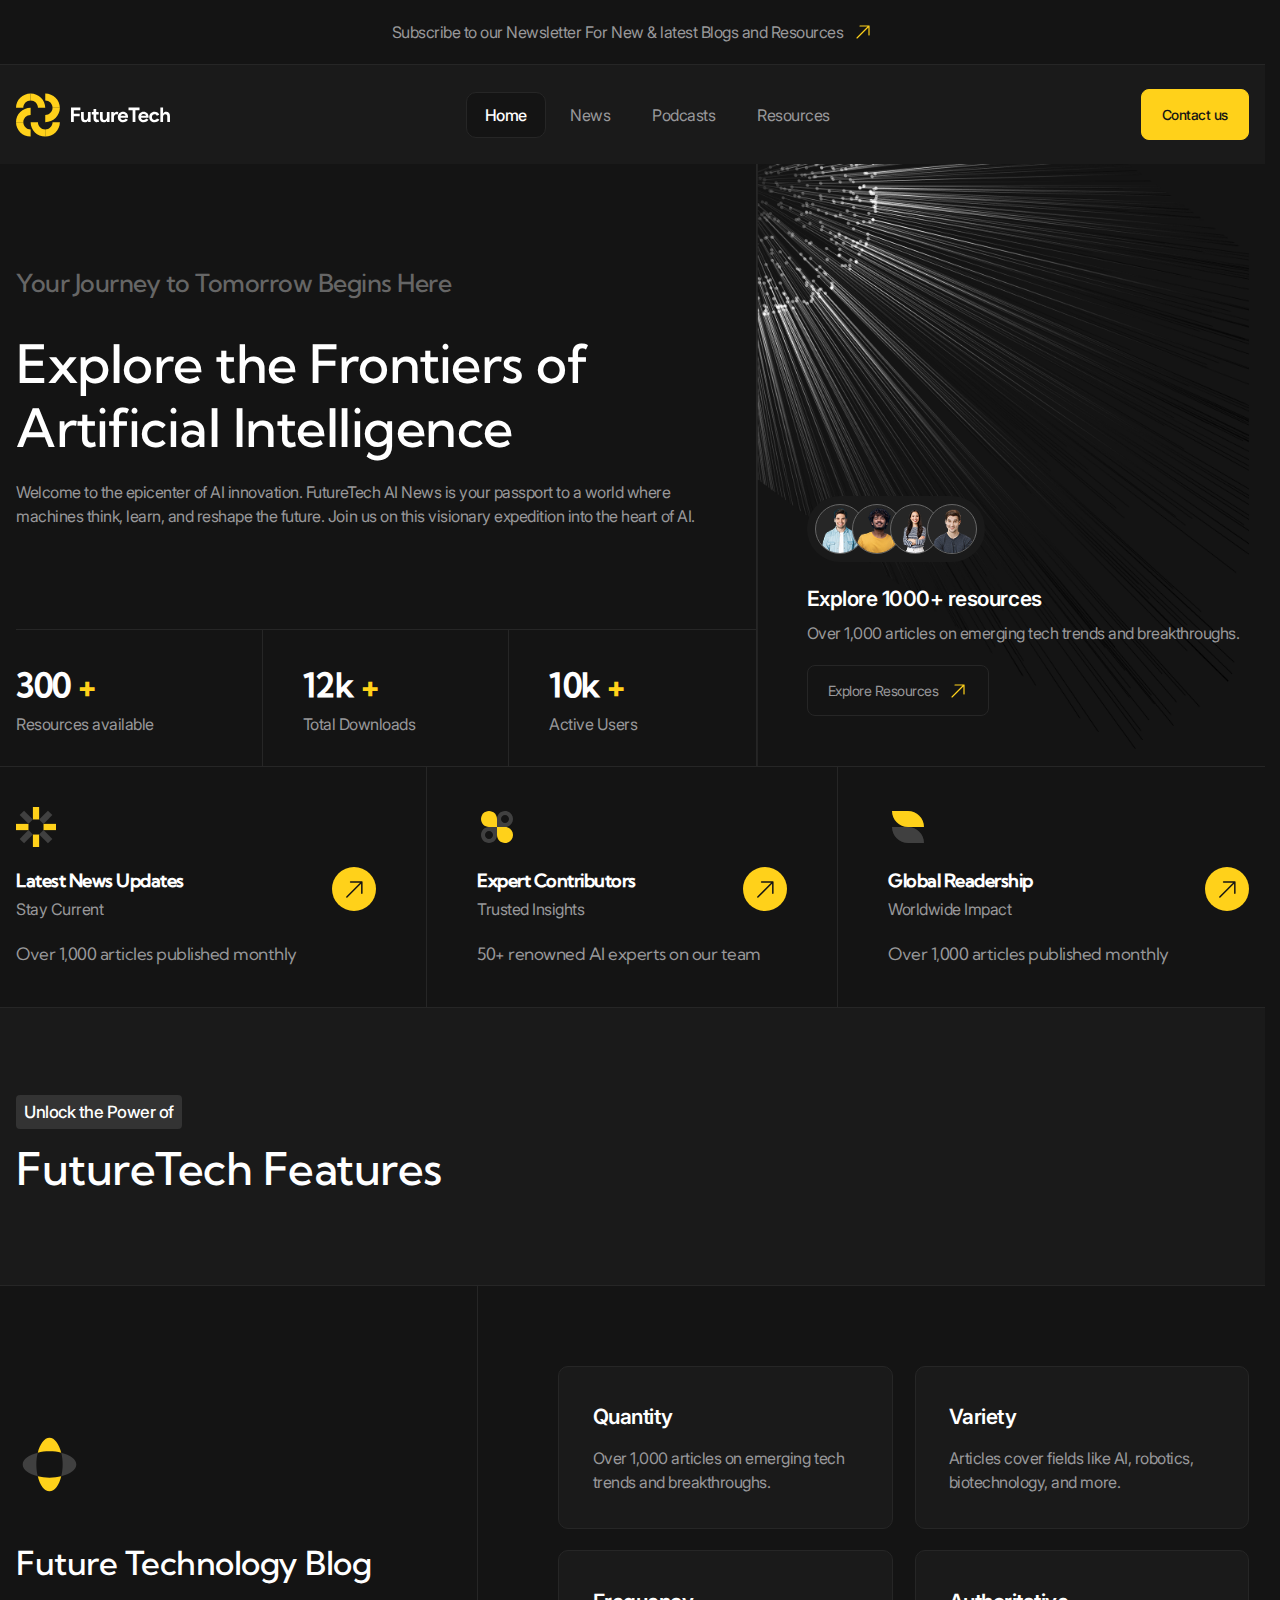
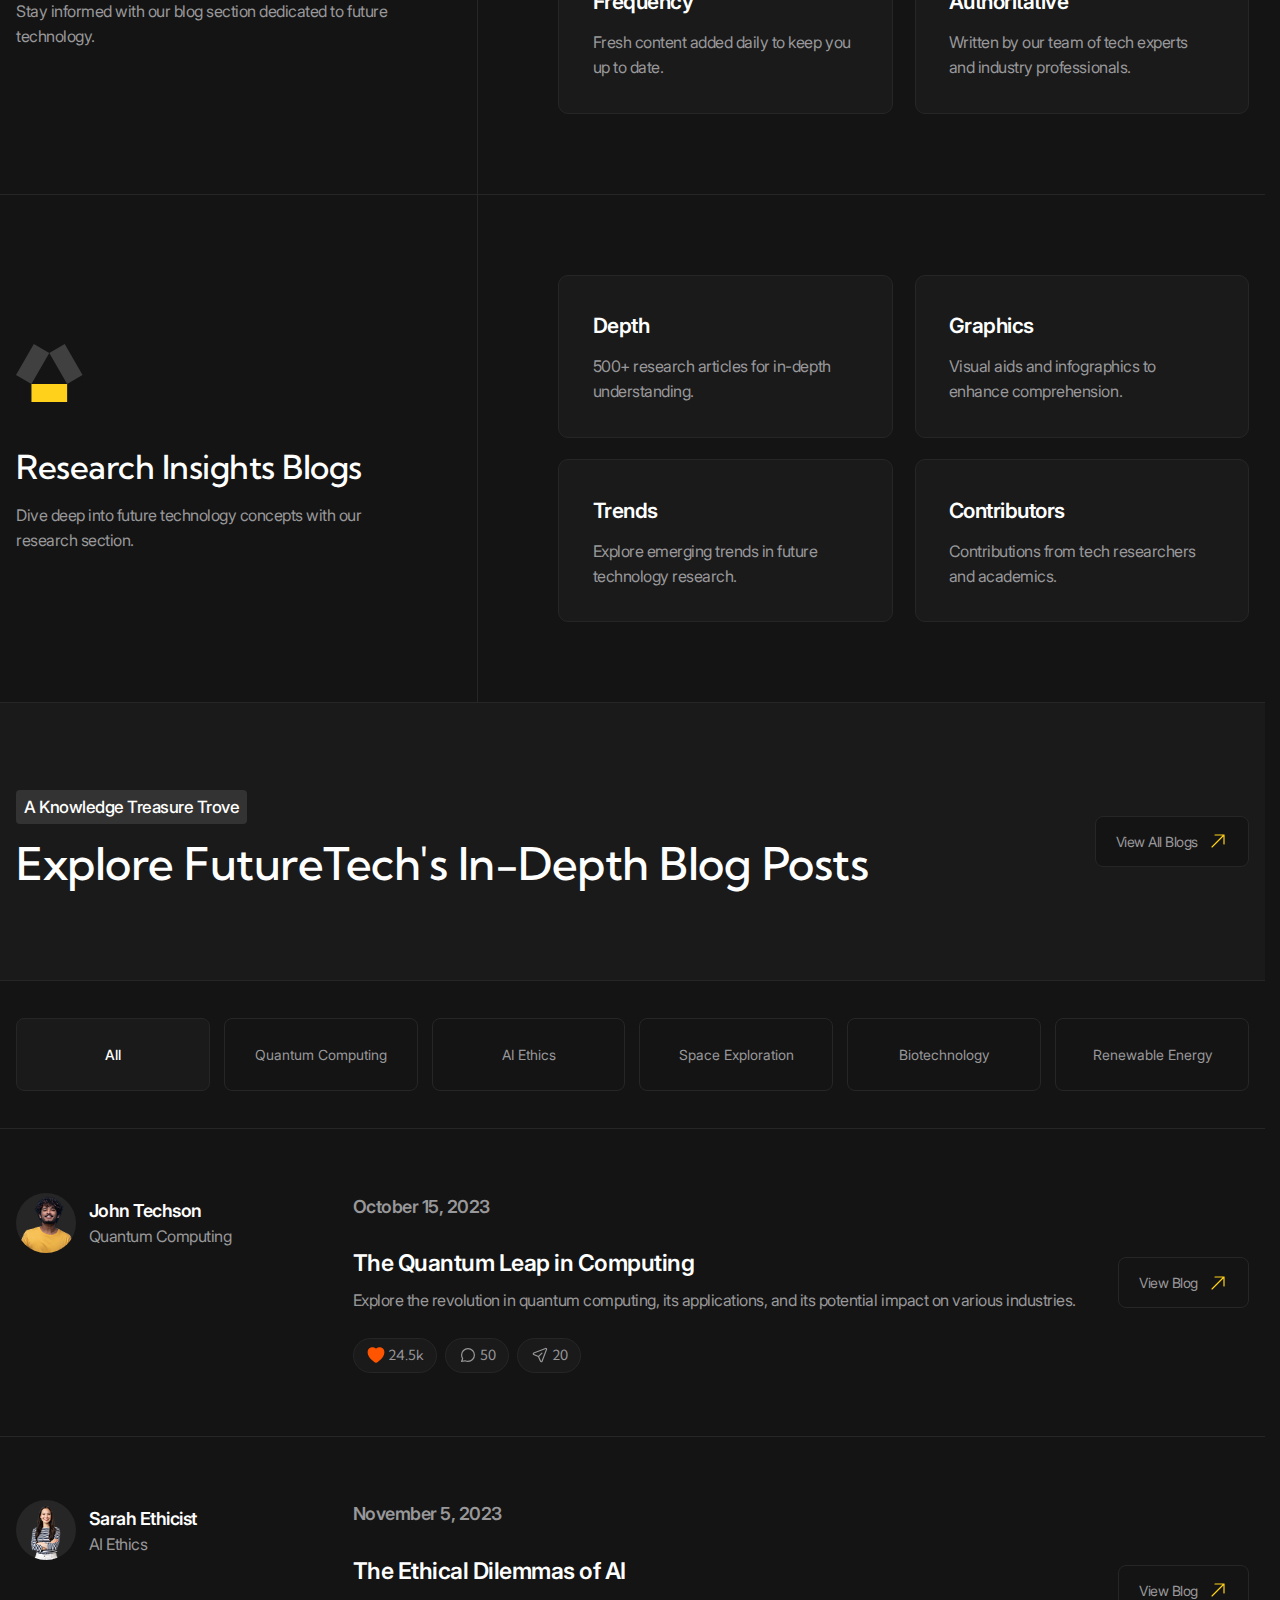
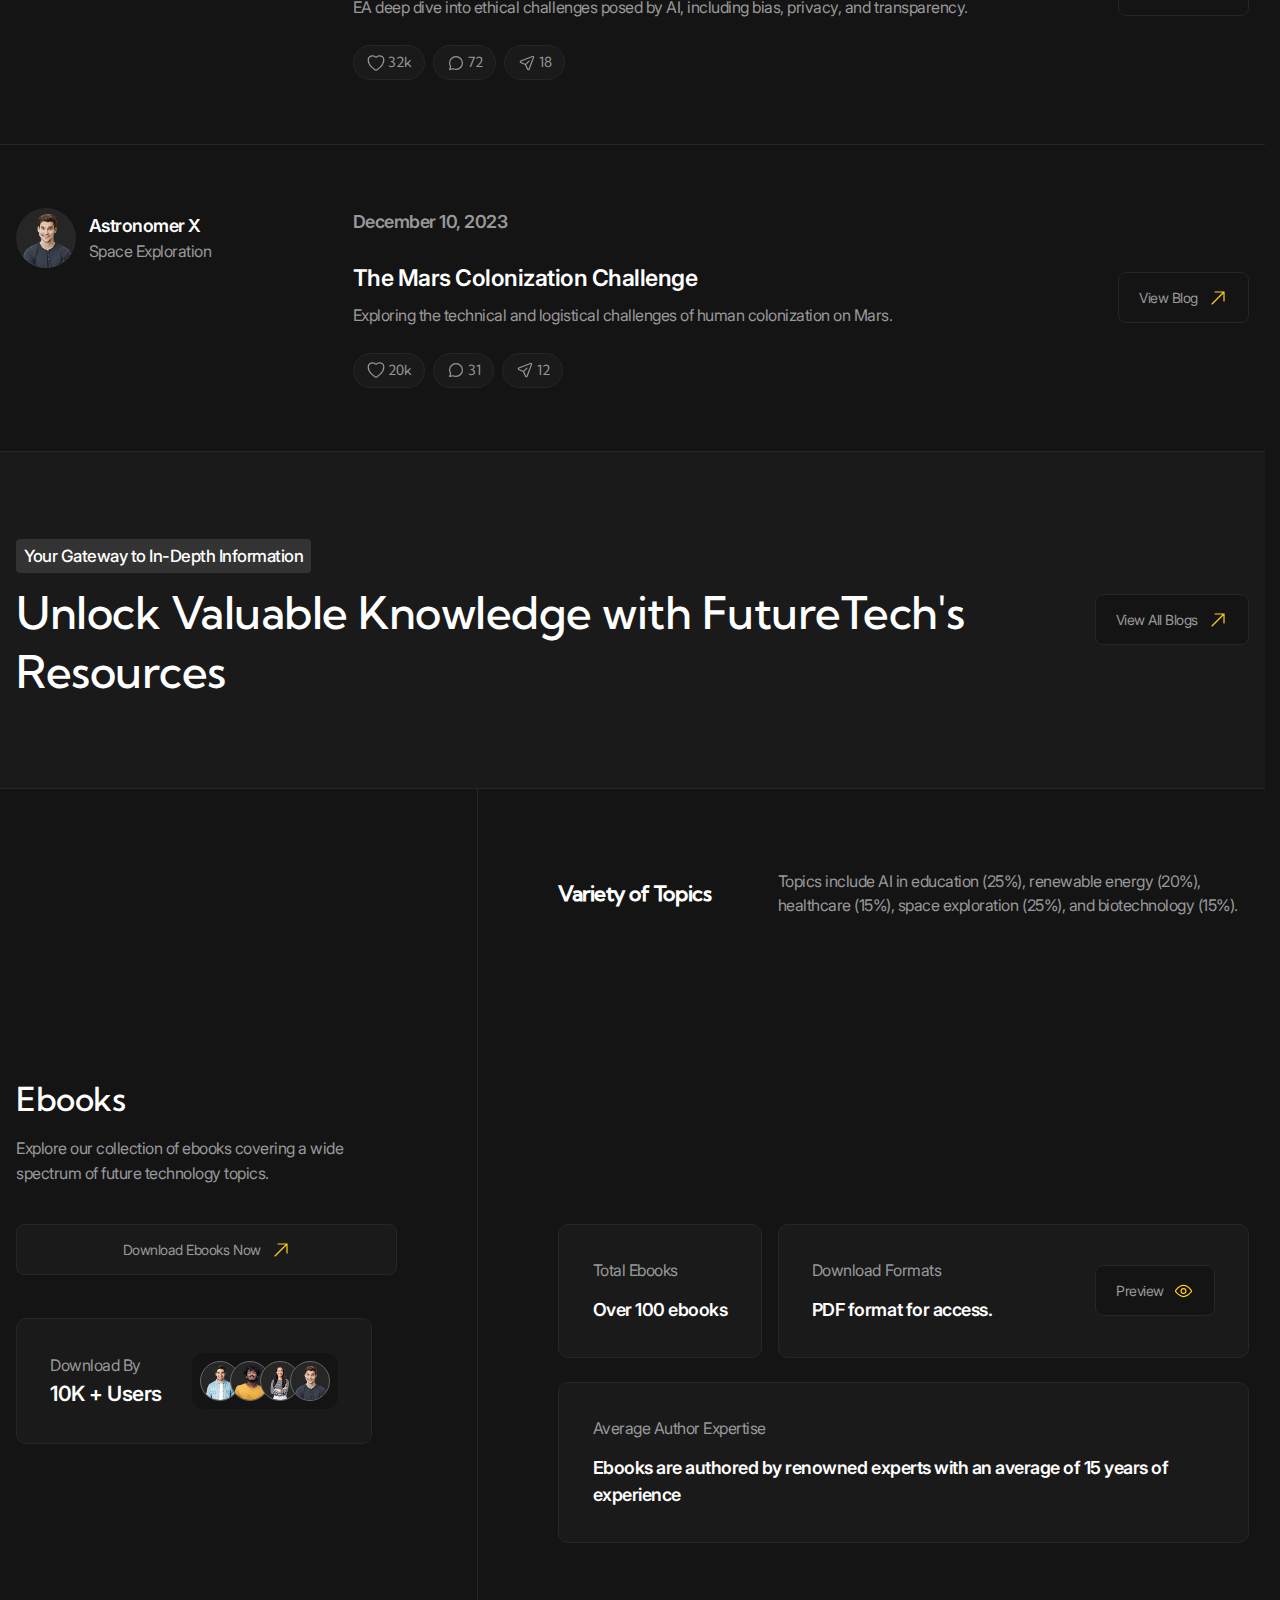
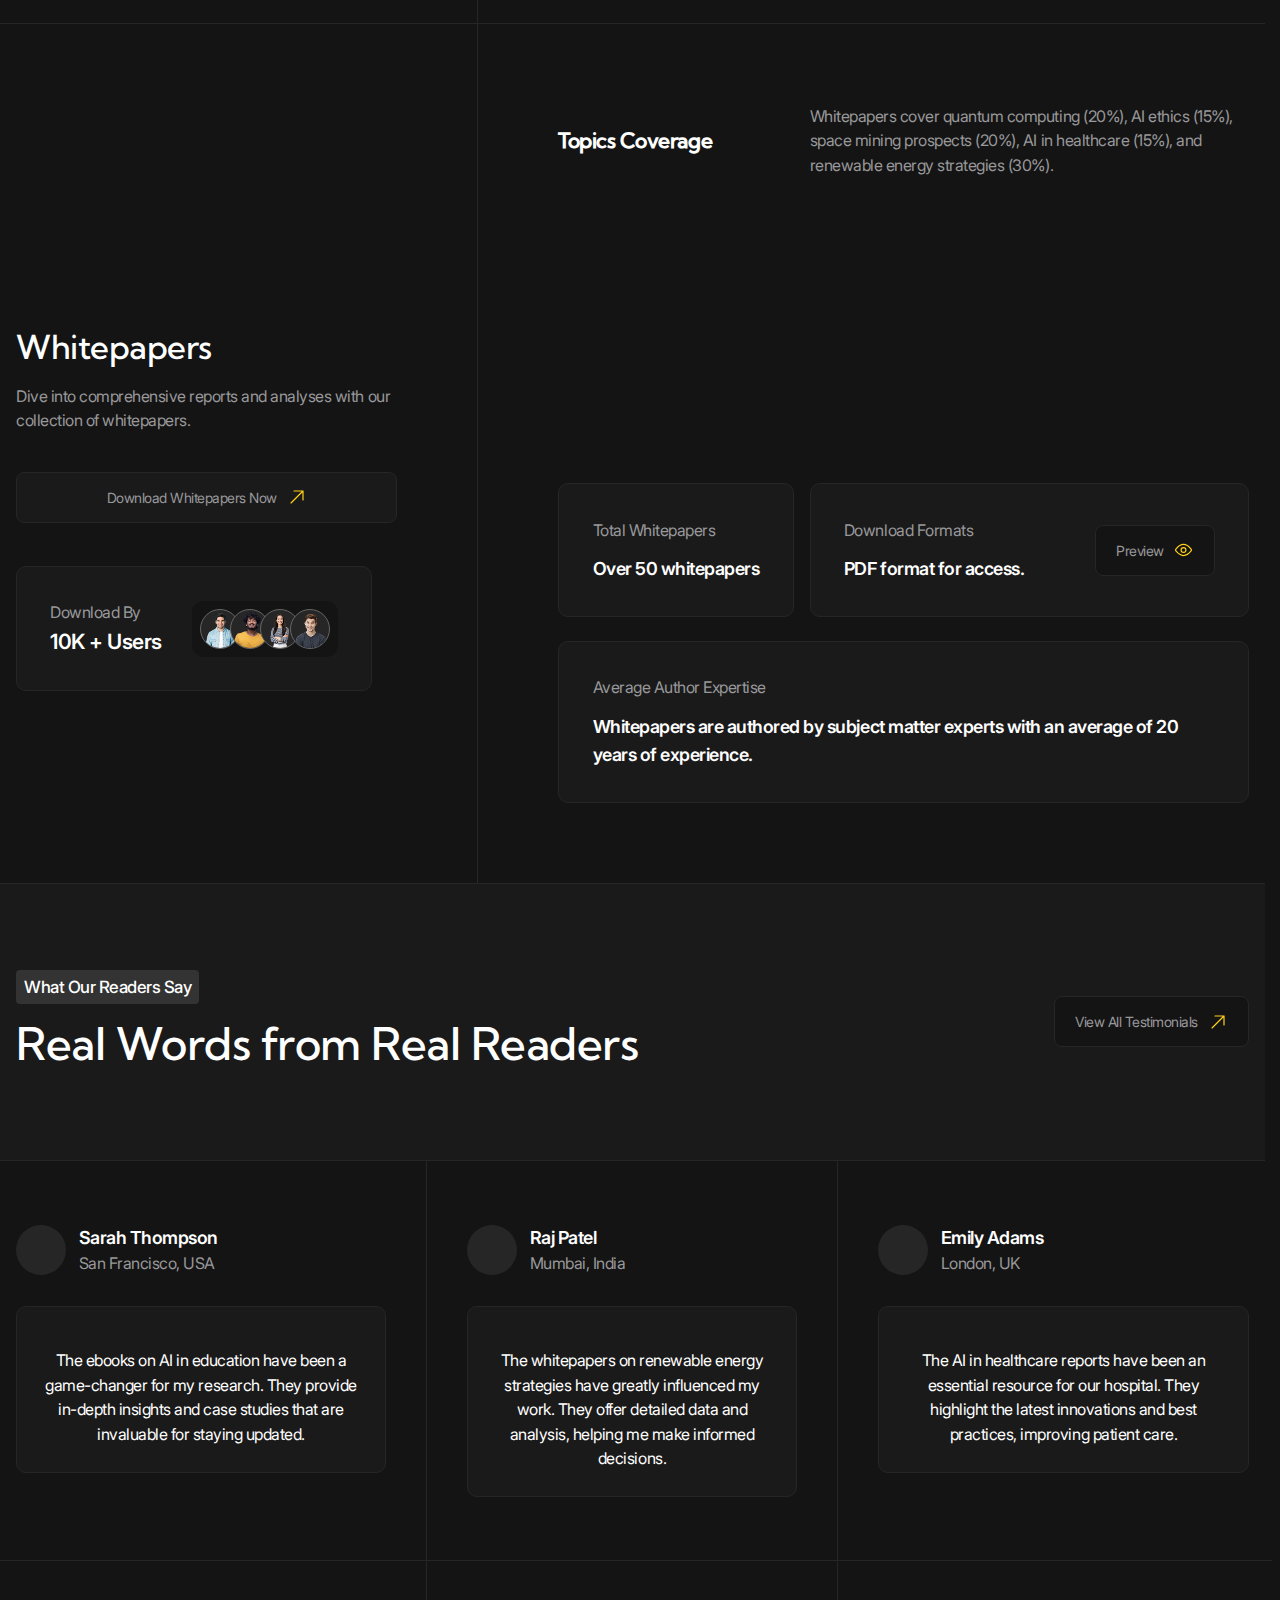
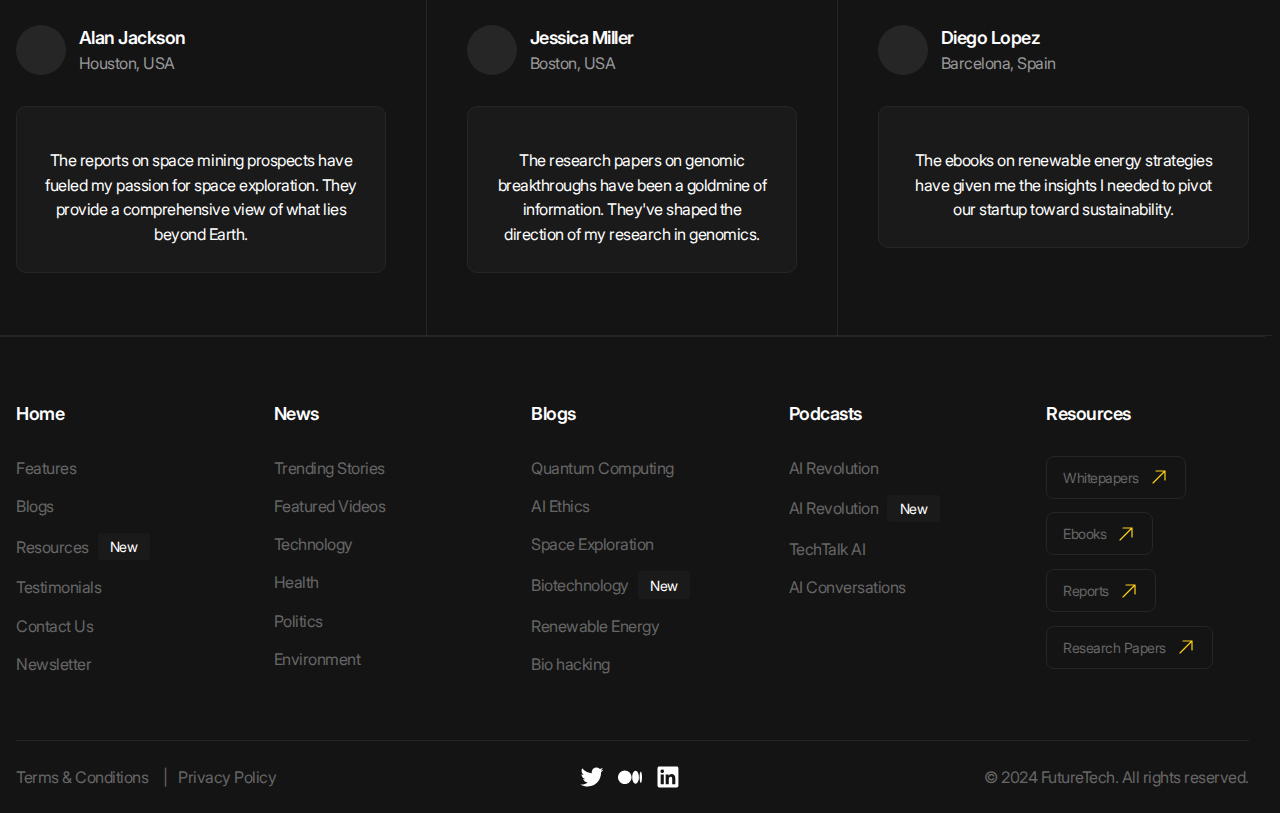
==== commit 5518bf80: "review-card" ====
--- a/index.html
+++ b/index.html
@@ -852,7 +852,7 @@
                                     <p class="person-card__department">San Francisco, USA</p>
                                 </div>
                                 </div>
-                                <div class="review-card__body">
+                                <div class="review-card__body tile">
                                     <div class="review-card__rating-view rating-view"
                                     aria-label="Rating 5 star"
                                     title="Rating 5 star">
@@ -883,7 +883,7 @@
                                     <p class="person-card__department">Mumbai, India</p>
                                 </div>
                                 </div>
-                                <div class="review-card__body">
+                                <div class="review-card__body tile">
                                     <div class="review-card__rating-view rating-view"
                                     aria-label="Rating 5 star"
                                     title="Rating 5 star">
@@ -914,7 +914,7 @@
                                     <p class="person-card__department">London, UK</p>
                                 </div>
                                 </div>
-                                <div class="review-card__body">
+                                <div class="review-card__body tile">
                                     <div class="review-card__rating-view rating-view"
                                     aria-label="Rating 5 star"
                                     title="Rating 5 star">
@@ -945,7 +945,7 @@
                                     <p class="person-card__department">Houston, USA</p>
                                 </div>
                                 </div>
-                                <div class="review-card__body">
+                                <div class="review-card__body tile">
                                     <div class="review-card__rating-view rating-view"
                                     aria-label="Rating 5 star"
                                     title="Rating 5 star">
@@ -976,7 +976,7 @@
                                     <p class="person-card__department">Boston, USA</p>
                                 </div>
                                 </div>
-                                <div class="review-card__body">
+                                <div class="review-card__body tile">
                                     <div class="review-card__rating-view rating-view"
                                     aria-label="Rating 5 star"
                                     title="Rating 5 star">
@@ -1007,7 +1007,7 @@
                                     <p class="person-card__department">Barcelona, Spain</p>
                                 </div>
                                 </div>
-                                <div class="review-card__body">
+                                <div class="review-card__body tile">
                                     <div class="review-card__rating-view rating-view"
                                     aria-label="Rating 5 star"
                                     title="Rating 5 star">
--- a/styles/main.css
+++ b/styles/main.css
@@ -1305,20 +1305,21 @@
 }
 
 .person-card {
+  --imageSize: 5rem;
   display: flex;
   align-items: center;
   column-gap: clamp(0.5rem, 0.3725490196rem + 0.522875817vw, 1rem);
   align-self: start;
 }
+@media (width <= 90.06125rem) {
+  .person-card {
+    --imageSize: 3.75rem;
+  }
+}
 .person-card__image {
-  width: 5rem;
+  width: var(--imageSize);
   border-radius: 50%;
   background-color: var(--color-dark-15);
-}
-@media (width <= 90.06125rem) {
-  .person-card__image {
-    width: 3.75rem;
-  }
 }
 .person-card__body {
   display: grid;
@@ -1455,4 +1456,71 @@
   }
 }
 
+.bordered-grid {
+  --columns: 1;
+  --itemPaddingY: clamp(2.5rem, 1.862745098rem + 2.614379085vw, 5rem);
+  display: grid;
+  grid-template-columns: repeat(var(--columns), 1fr);
+}
+.bordered-grid--2-cols {
+  --columns: 2;
+}
+.bordered-grid--3-cols {
+  --columns: 3;
+  --itemPaddingX: 3.125rem;
+}
+@media (width <= 90.06125rem) {
+  .bordered-grid--3-cols {
+    --itemPaddingX: 2.5rem;
+  }
+}
+.bordered-grid--3-cols .bordered-grid__item:nth-child(3n-2), .bordered-grid--3-cols .bordered-grid__item:nth-child(3n-1) {
+  padding-right: var(--itemPaddingX);
+  border-right: var(--border);
+}
+.bordered-grid--3-cols .bordered-grid__item:nth-child(3n-1) {
+  position: relative;
+}
+.bordered-grid--3-cols .bordered-grid__item:nth-child(3n-1)::before {
+  position: absolute;
+  left: 50%;
+  translate: -50%;
+  content: "";
+  bottom: 0;
+  width: 100vw;
+  height: 0.0625rem;
+  background-color: var(--color-dark-15);
+}
+.bordered-grid--3-cols .bordered-grid__item:nth-child(3n-1), .bordered-grid--3-cols .bordered-grid__item:nth-child(3n) {
+  padding-left: var(--itemPaddingX);
+}
+.bordered-grid__item {
+  padding-block: var(--itemPaddingY);
+}
+
+.review-card {
+  display: flex;
+  flex-direction: column;
+  row-gap: 2.5rem;
+}
+@media (width <= 90.06125rem) {
+  .review-card {
+    row-gap: 1.875rem;
+  }
+}
+.review-card__author {
+  --imageSize: 3.75rem;
+}
+@media (width <= 90.06125rem) {
+  .review-card__author {
+    --imageSize: 3.125rem;
+  }
+}
+.review-card__body {
+  padding: clamp(1.25rem, 1.0906862745rem + 0.6535947712vw, 1.875rem);
+  padding-top: clamp(1.875rem, 1.556372549rem + 1.3071895425vw, 3.125rem);
+  color: var(--color-light);
+  text-align: center;
+}
+
 /*# sourceMappingURL=main.css.map */
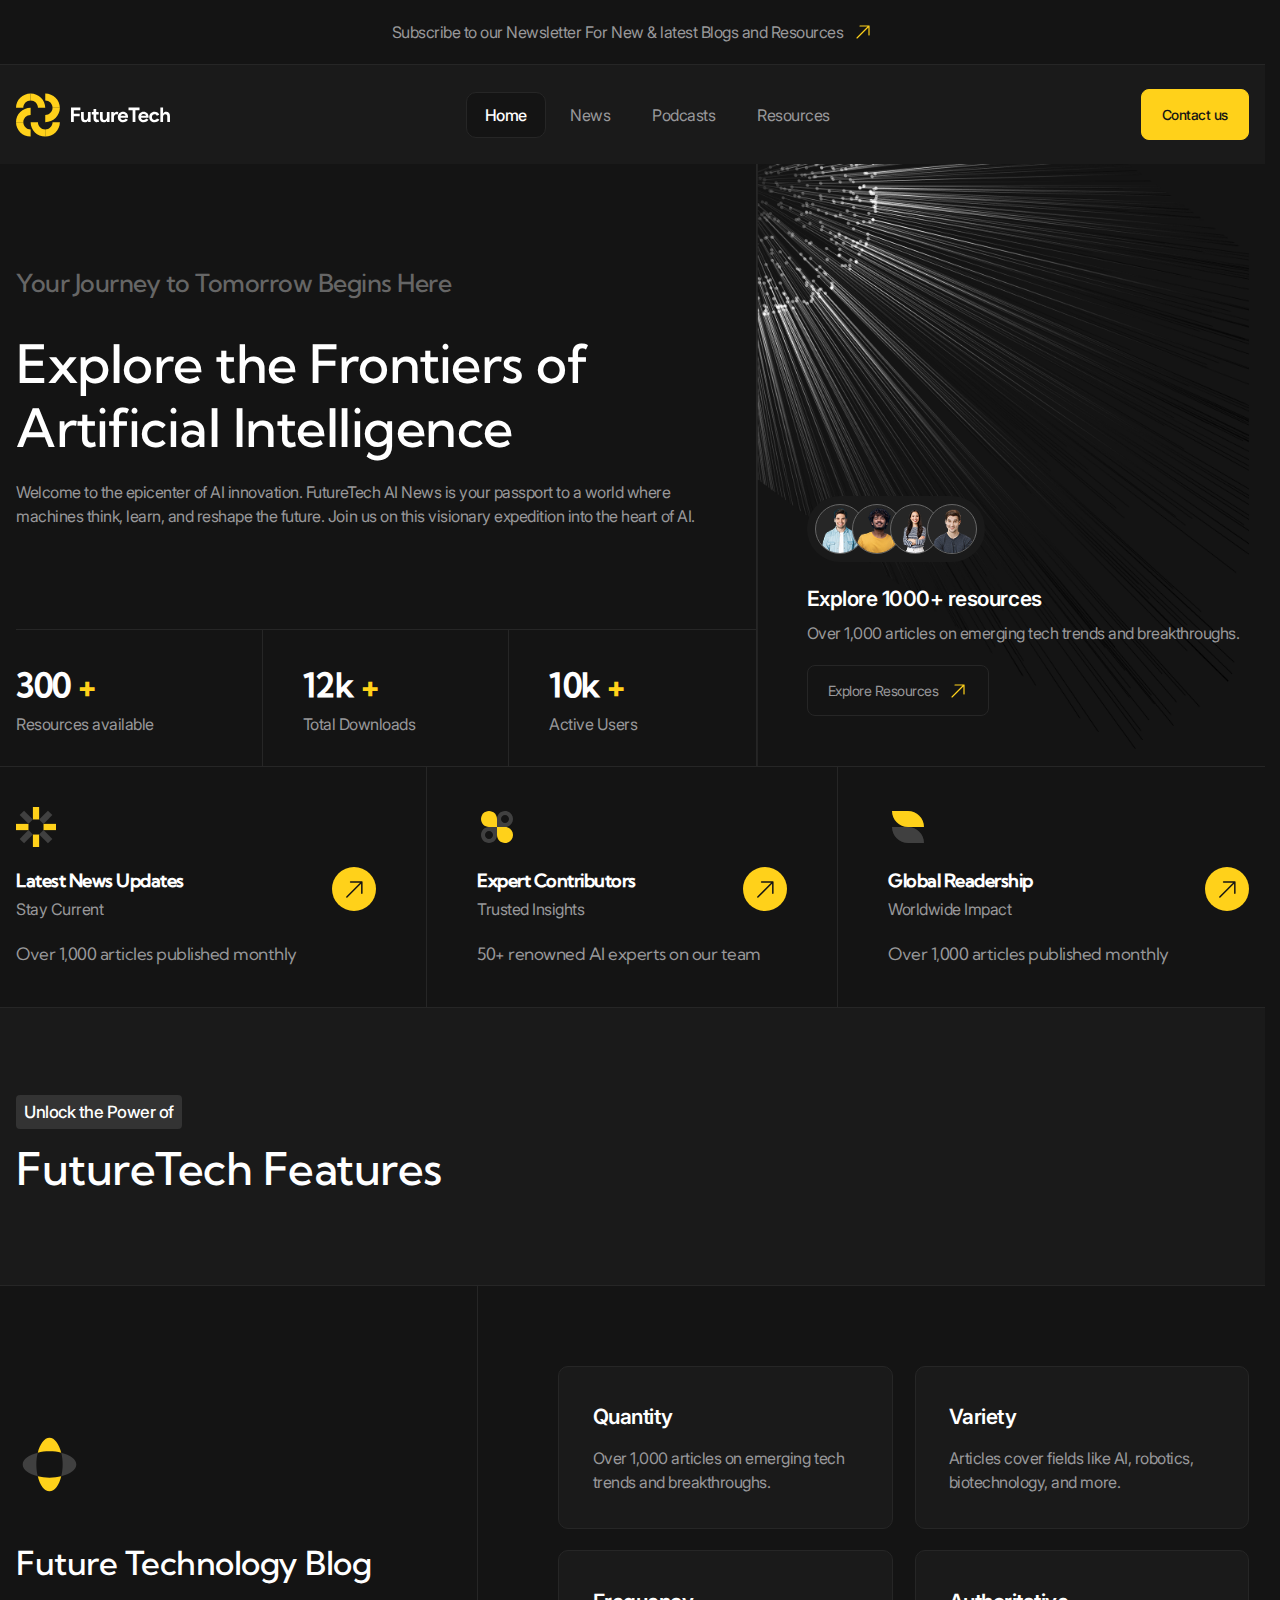
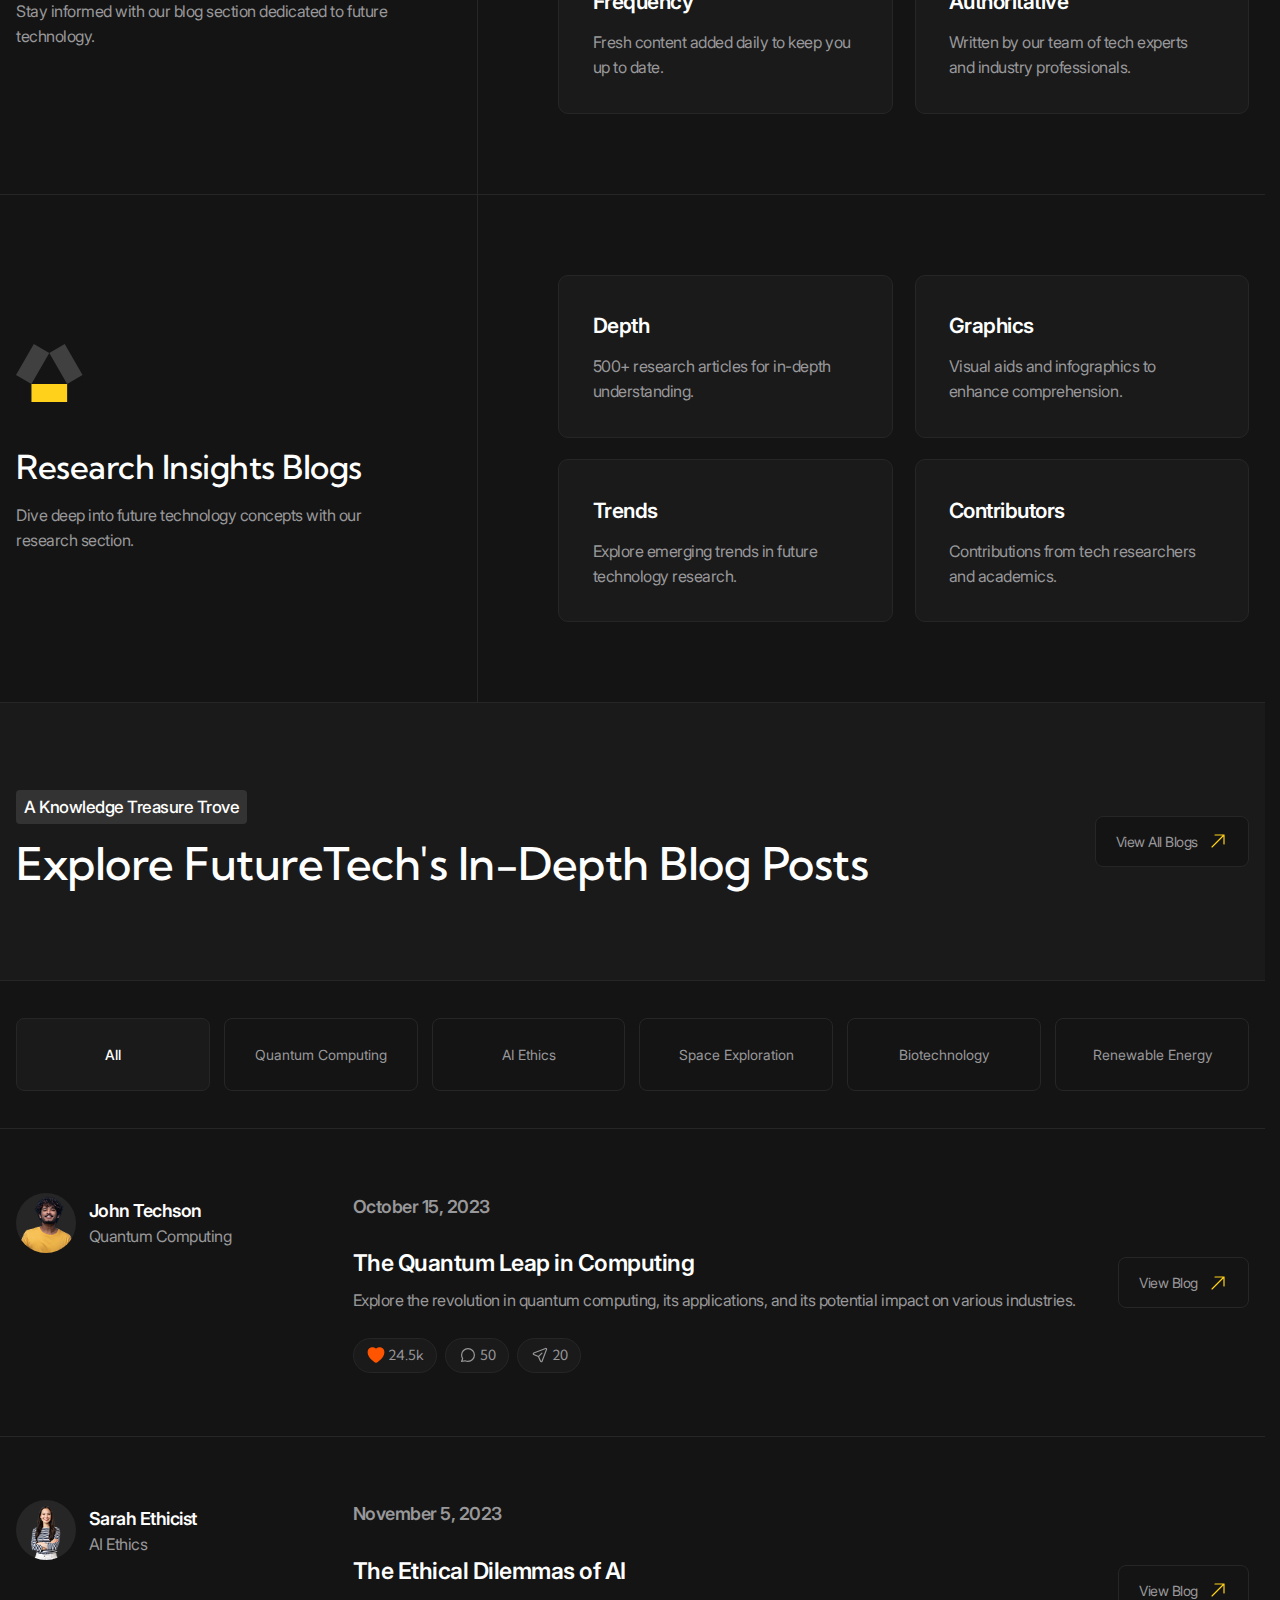
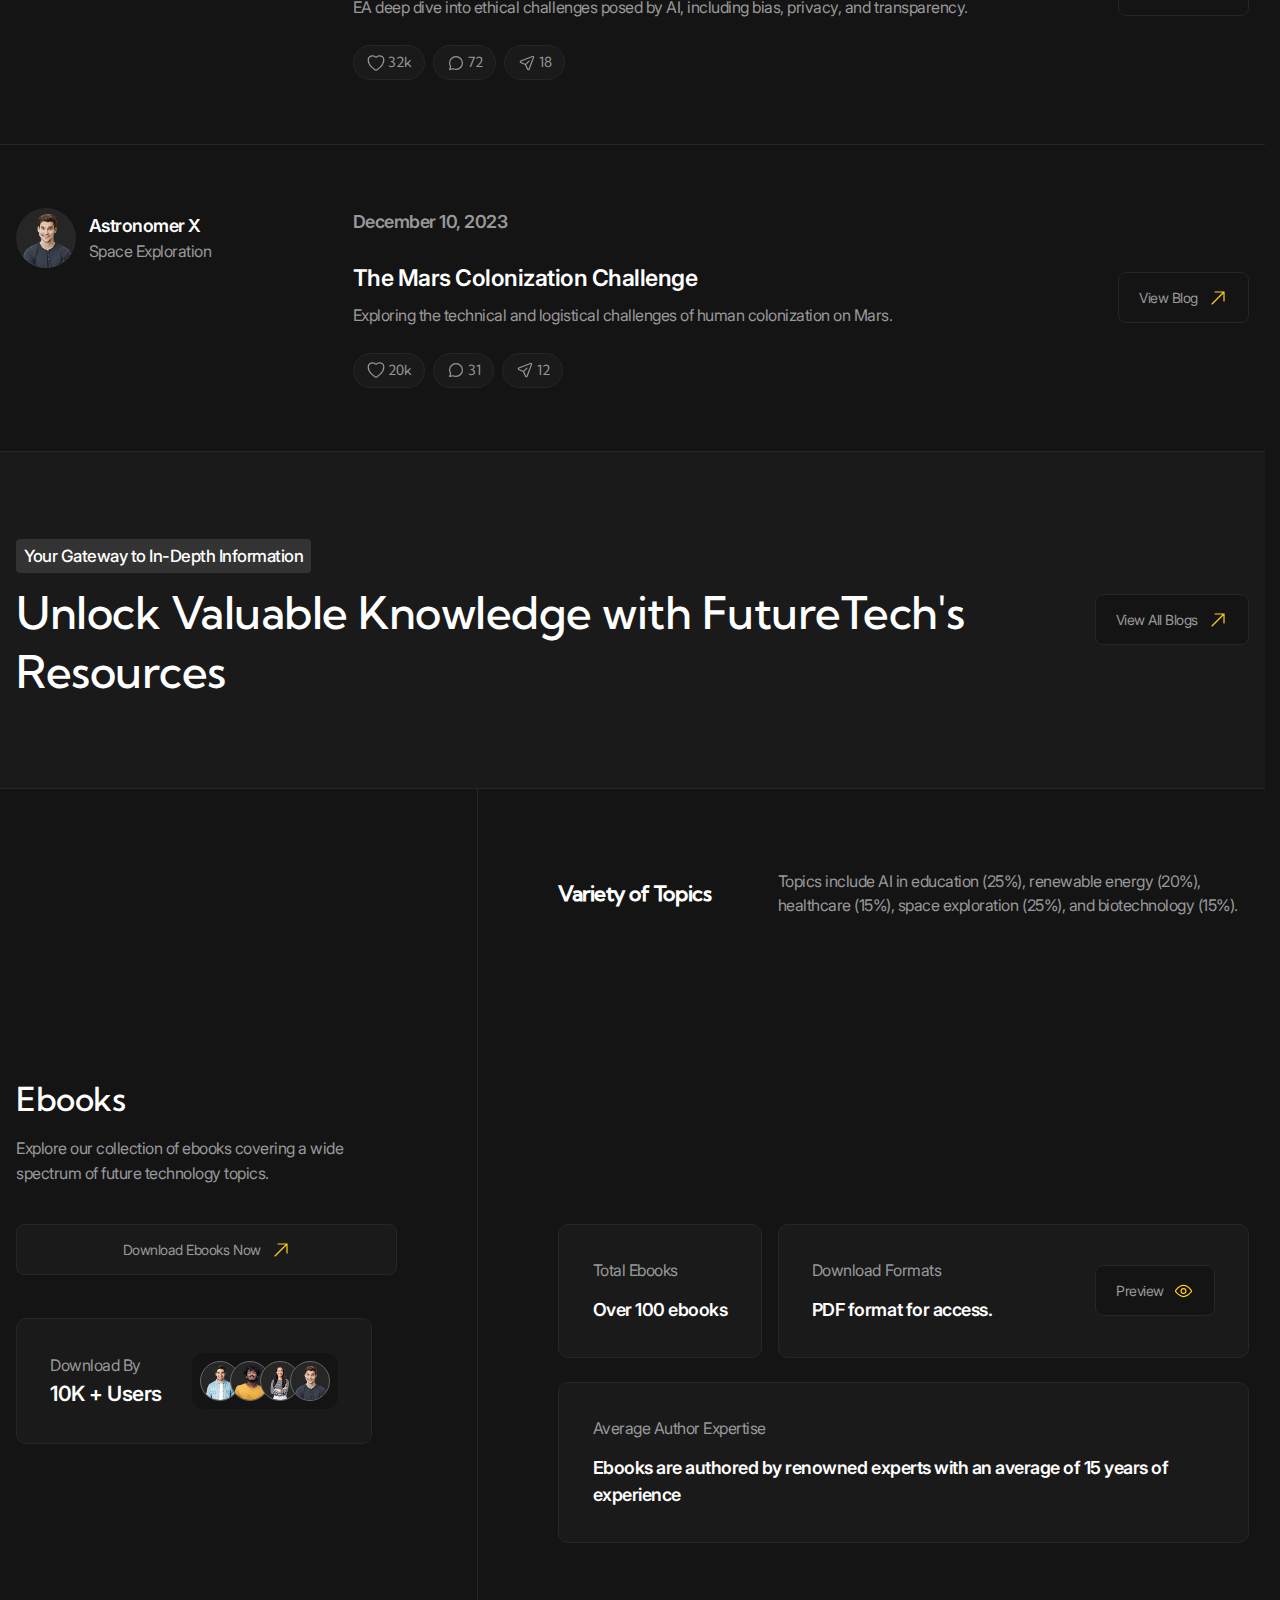
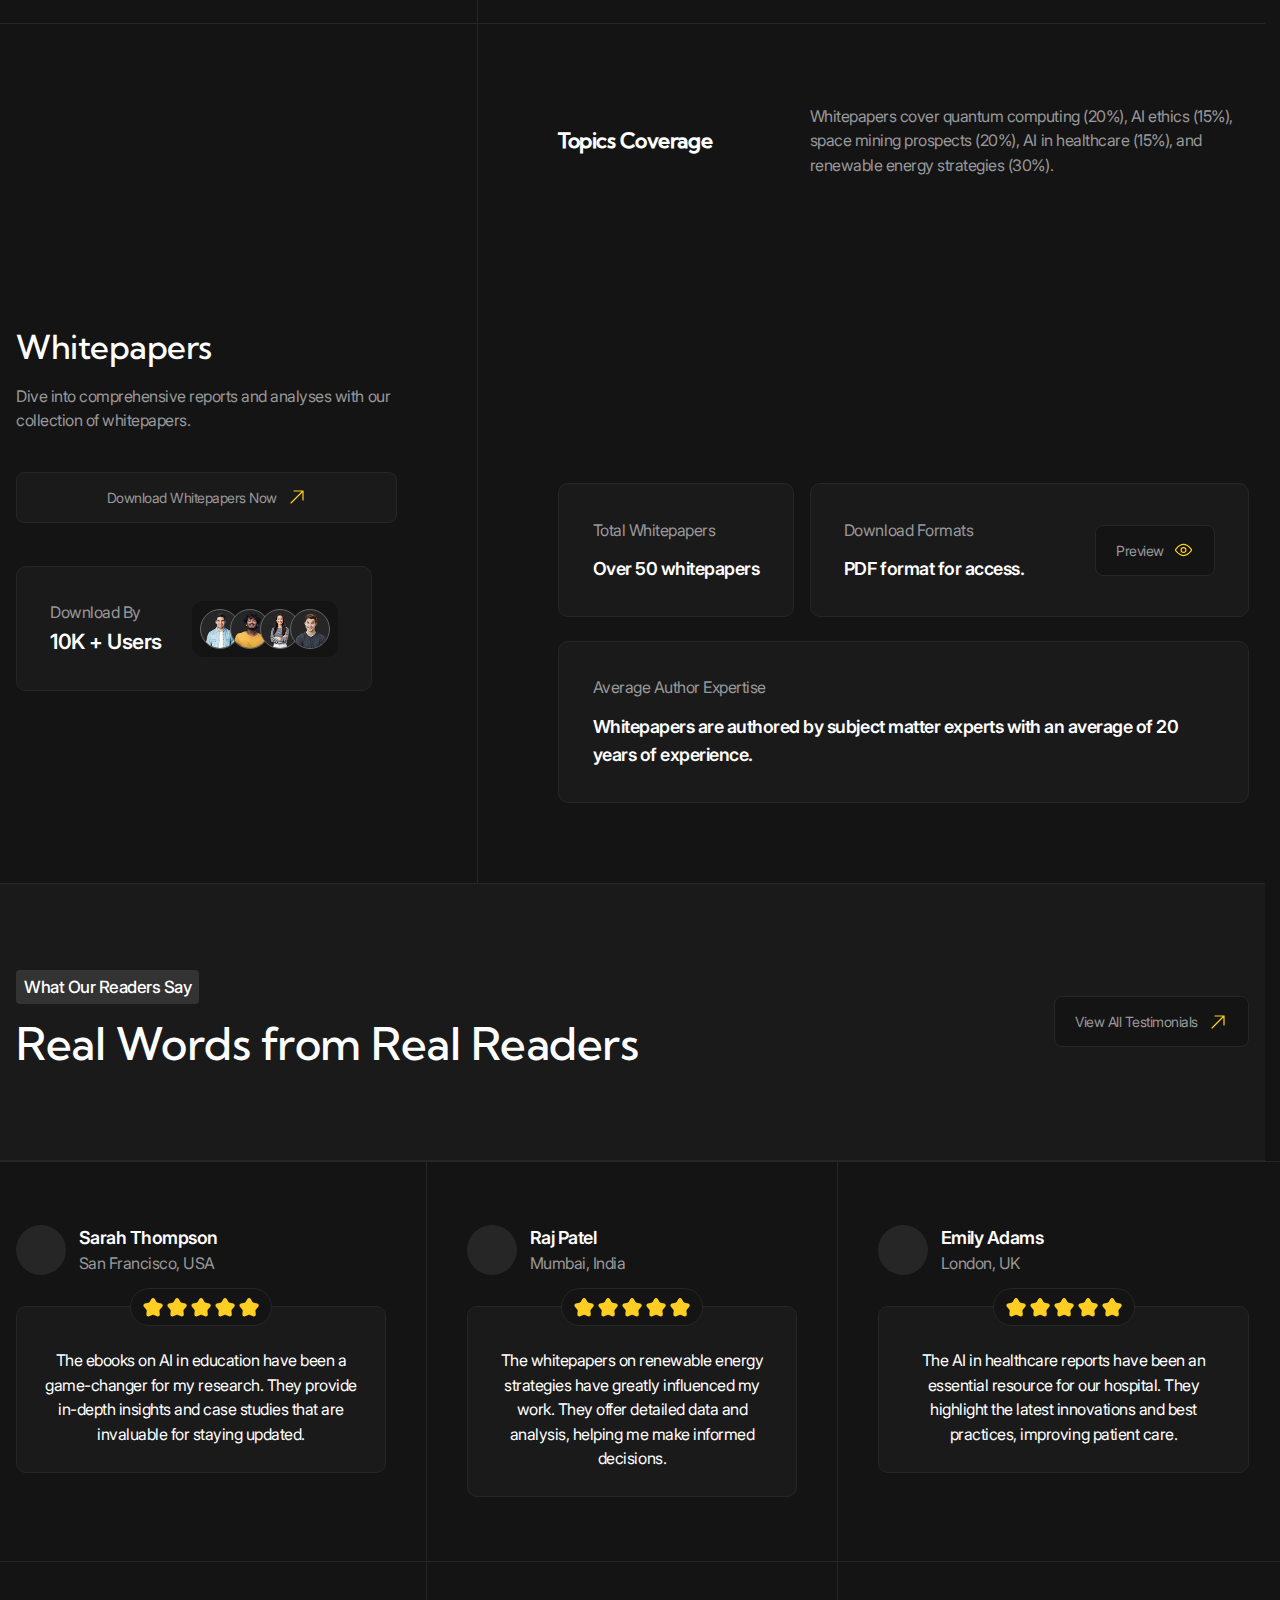
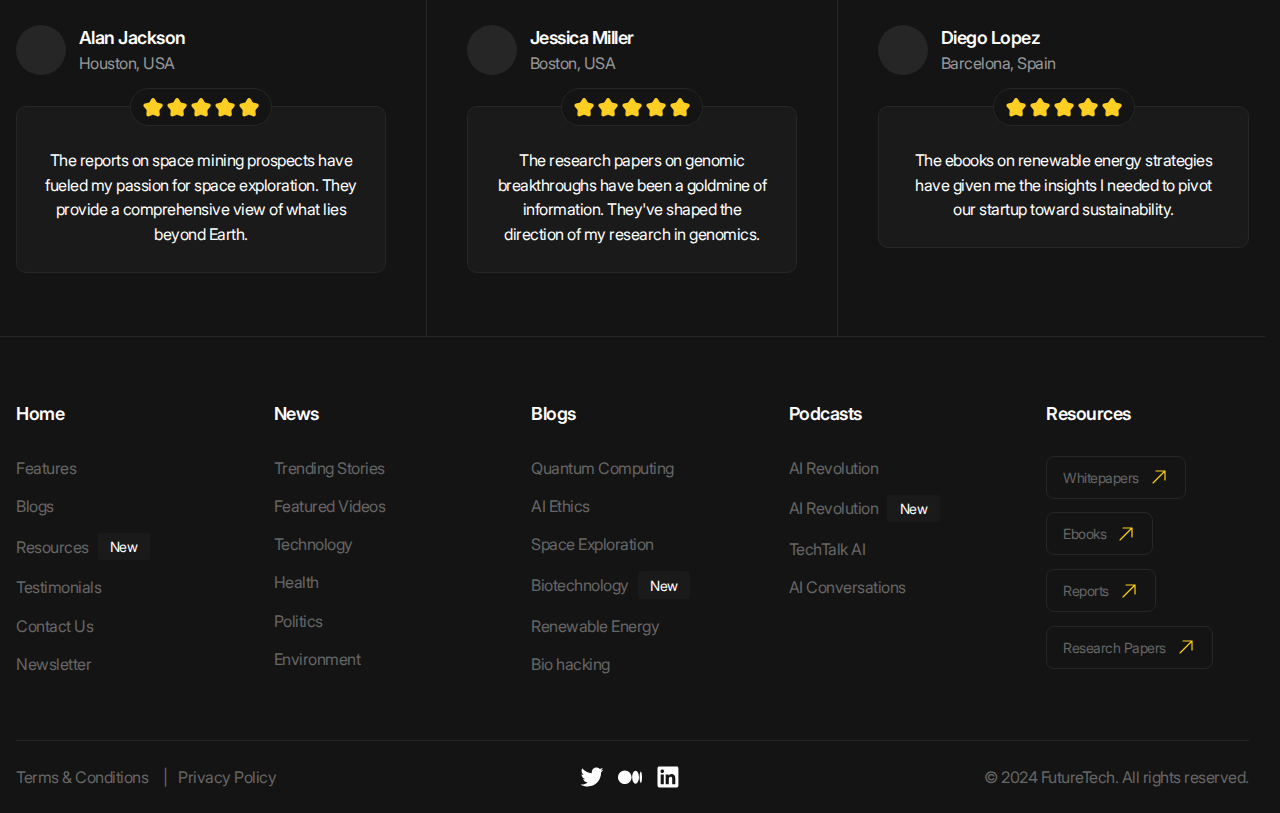
==== commit 354cc918: "about start" ====
--- a/index.html
+++ b/index.html
@@ -1027,6 +1027,13 @@
                     </ul>
             </div>
         </section>
+
+        <section class="about" aria-labelledby="about-title">
+            <div class="about__inner container">
+                <header class="about__header"></header>
+                <ul class="about__list"></ul>
+            </div>
+        </section>
     </main>
 
     <footer class="footer">
--- a/styles/main.css
+++ b/styles/main.css
@@ -1474,34 +1474,76 @@
     --itemPaddingX: 2.5rem;
   }
 }
-.bordered-grid--3-cols .bordered-grid__item:nth-child(3n-2), .bordered-grid--3-cols .bordered-grid__item:nth-child(3n-1) {
-  padding-right: var(--itemPaddingX);
-  border-right: var(--border);
-}
-.bordered-grid--3-cols .bordered-grid__item:nth-child(3n-1) {
-  position: relative;
-}
-.bordered-grid--3-cols .bordered-grid__item:nth-child(3n-1)::before {
-  position: absolute;
-  left: 50%;
-  translate: -50%;
-  content: "";
-  bottom: 0;
-  width: 100vw;
-  height: 0.0625rem;
-  background-color: var(--color-dark-15);
-}
-.bordered-grid--3-cols .bordered-grid__item:nth-child(3n-1), .bordered-grid--3-cols .bordered-grid__item:nth-child(3n) {
-  padding-left: var(--itemPaddingX);
+@media (width > 63.99875rem) {
+  .bordered-grid--3-cols .bordered-grid__item:nth-child(3n-2), .bordered-grid--3-cols .bordered-grid__item:nth-child(3n-1) {
+    padding-right: var(--itemPaddingX);
+    border-right: var(--border);
+  }
+  .bordered-grid--3-cols .bordered-grid__item:nth-child(3n-1) {
+    position: relative;
+  }
+  .bordered-grid--3-cols .bordered-grid__item:nth-child(3n-1)::before {
+    position: absolute;
+    left: 50%;
+    translate: -50%;
+    content: "";
+    top: 0;
+    width: 200vh;
+    height: 0.0625rem;
+    background-color: var(--color-dark-15);
+  }
+  .bordered-grid--3-cols .bordered-grid__item:nth-child(3n-1), .bordered-grid--3-cols .bordered-grid__item:nth-child(3n) {
+    padding-left: var(--itemPaddingX);
+  }
+}
+@media (width <= 63.99875rem) {
+  .bordered-grid--3-cols {
+    --columns: 1;
+  }
+  .bordered-grid--3-cols .bordered-grid__item:not(:last-child) {
+    border-bottom: var(--border);
+  }
 }
 .bordered-grid__item {
   padding-block: var(--itemPaddingY);
 }
 
+.rating-view {
+  display: inline-flex;
+  column-gap: 0.4375rem;
+  padding: 0.625rem 1rem;
+  border: var(--border);
+  background-color: var(--color-dark);
+  border-radius: 6.1875rem;
+}
+@media (width <= 90.06125rem) {
+  .rating-view {
+    column-gap: 0.25rem;
+    padding: 0.5rem 0.75rem;
+  }
+}
+.rating-view__star {
+  --size: 1.5rem;
+  width: var(--size);
+  height: var(--size);
+  background: url("/icons/star-gray.svg") center/contain no-repeat;
+}
+.rating-view__star.is-active {
+  background: url("/icons/star-yellow.svg") center/contain no-repeat;
+}
+@media (width <= 90.06125rem) {
+  .rating-view__star {
+    --size: 1.25rem;
+  }
+}
+
 .review-card {
   display: flex;
   flex-direction: column;
+  align-items: center;
   row-gap: 2.5rem;
+  max-width: 31.25rem;
+  margin-inline: auto;
 }
 @media (width <= 90.06125rem) {
   .review-card {
@@ -1517,10 +1559,18 @@
   }
 }
 .review-card__body {
+  position: relative;
   padding: clamp(1.25rem, 1.0906862745rem + 0.6535947712vw, 1.875rem);
   padding-top: clamp(1.875rem, 1.556372549rem + 1.3071895425vw, 3.125rem);
   color: var(--color-light);
   text-align: center;
 }
+.review-card__rating-view {
+  position: absolute;
+  top: 50%;
+  left: 50%;
+  translate: -50% -50%;
+  top: 0;
+}
 
 /*# sourceMappingURL=main.css.map */
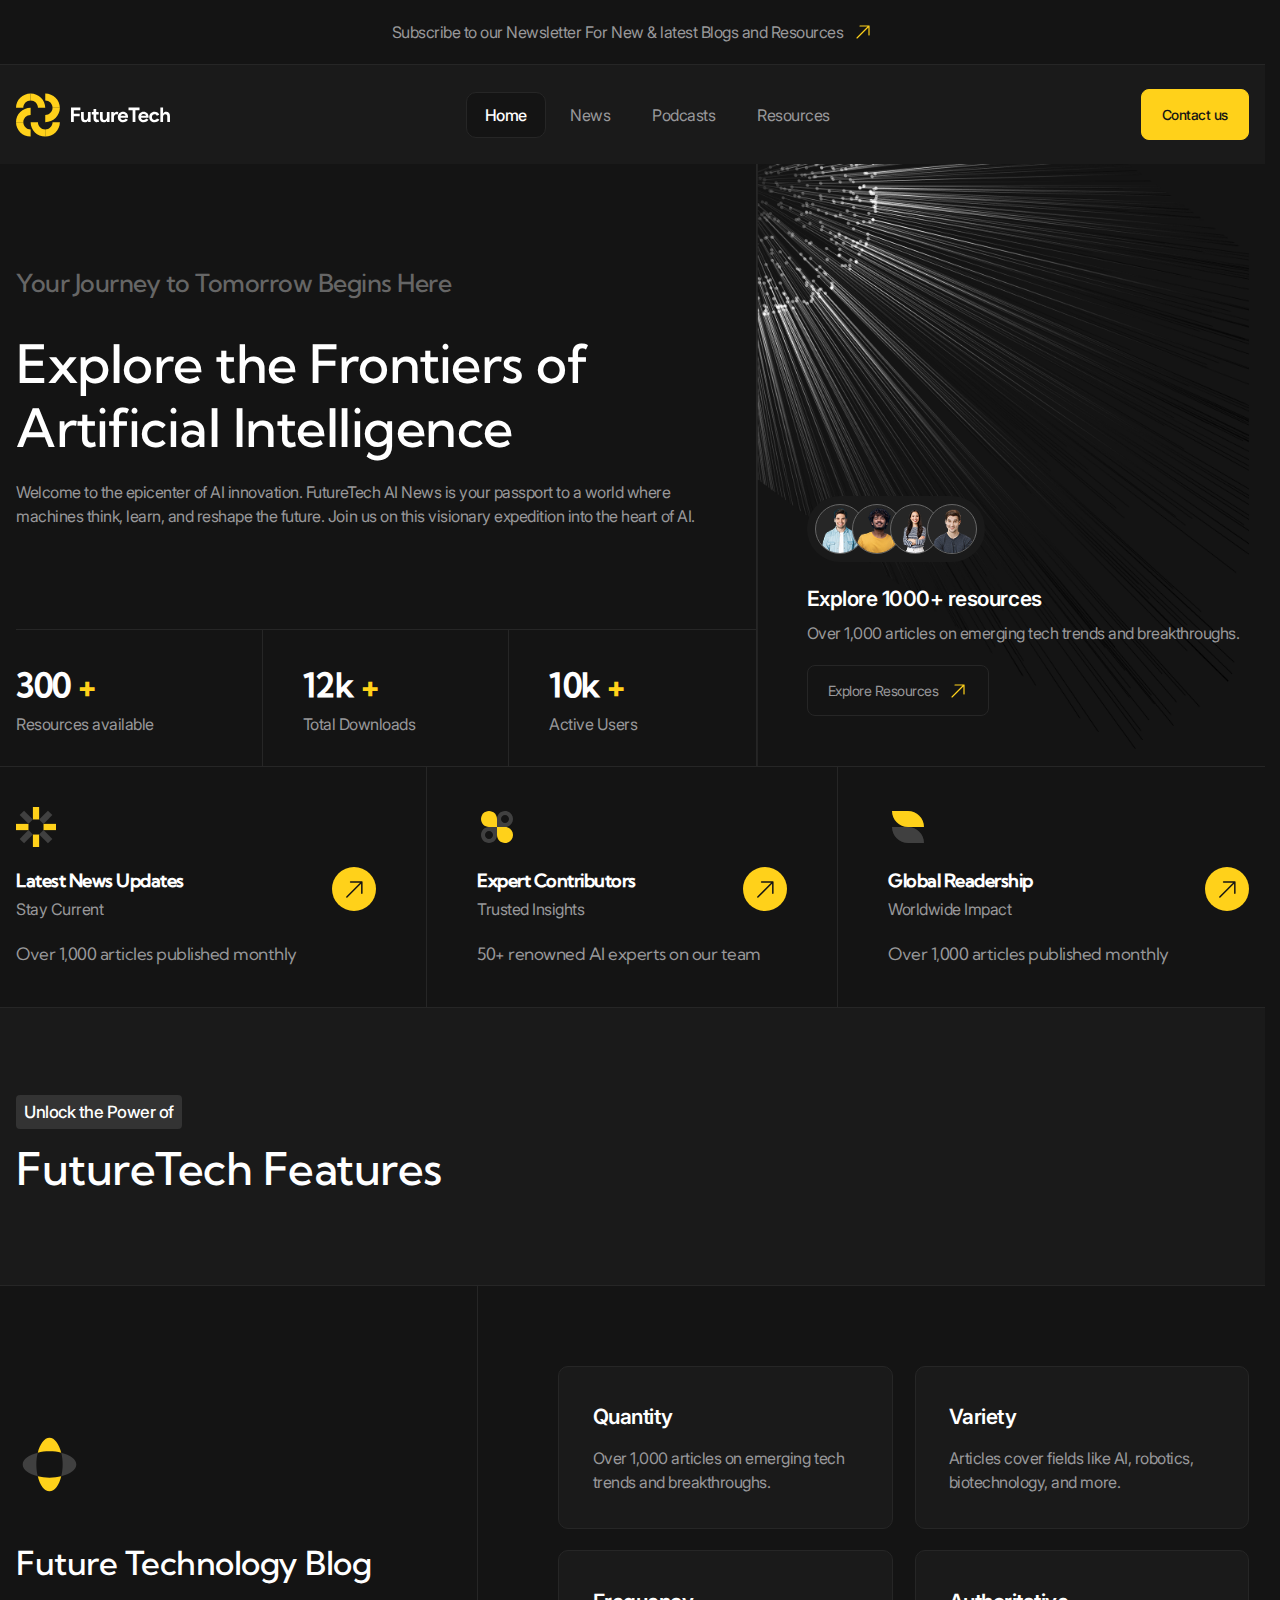
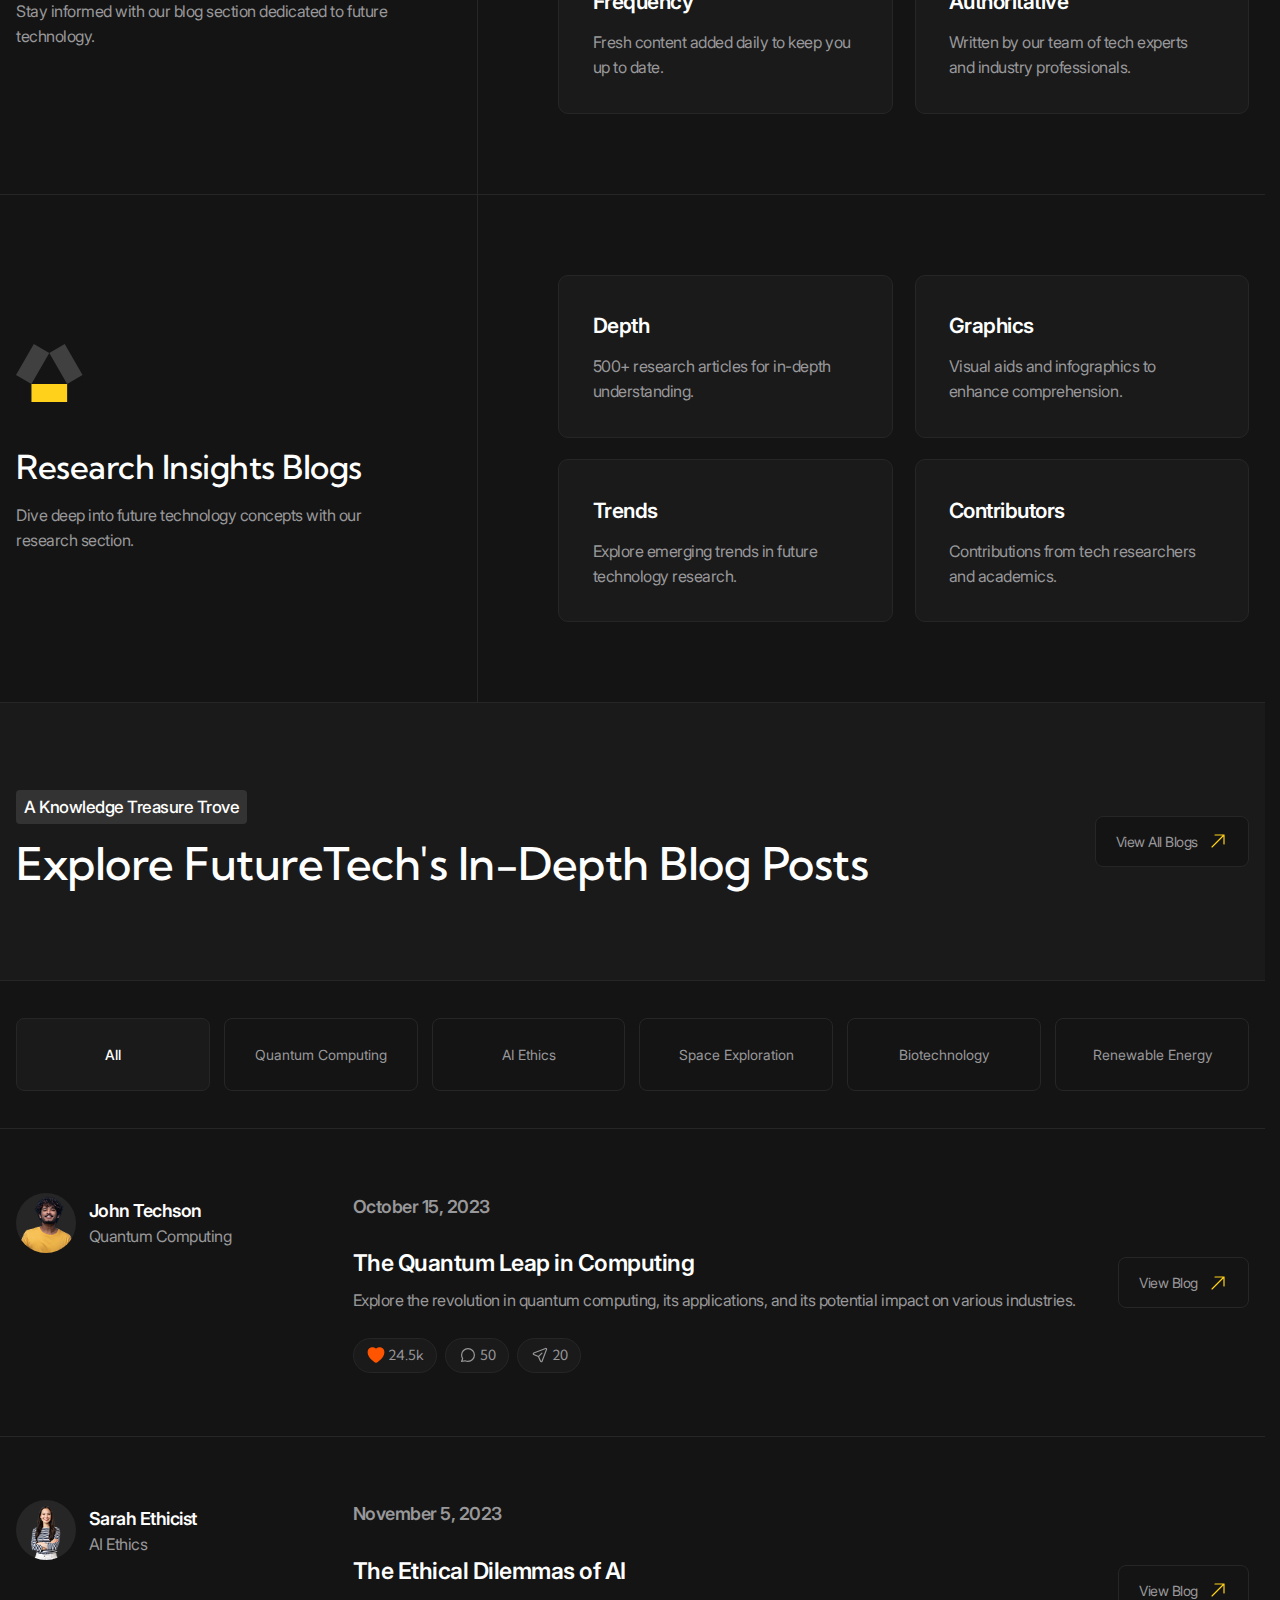
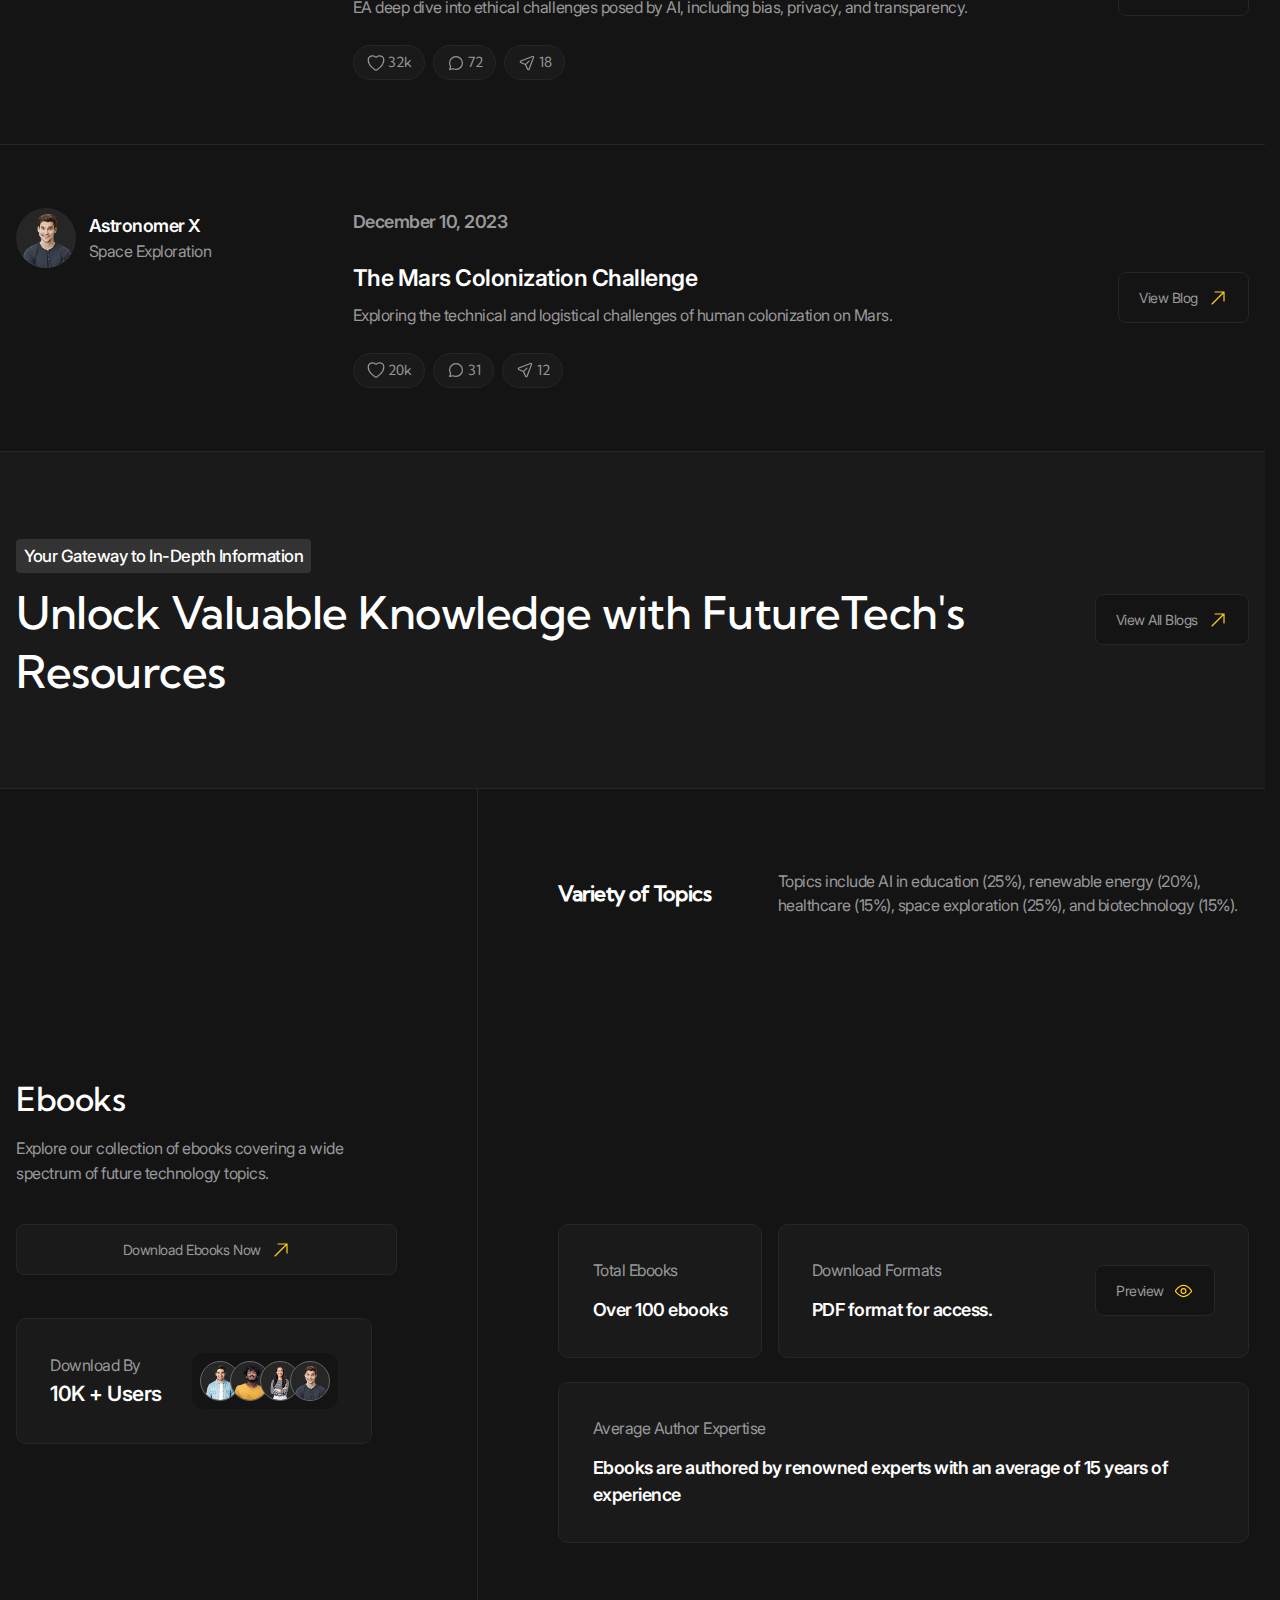
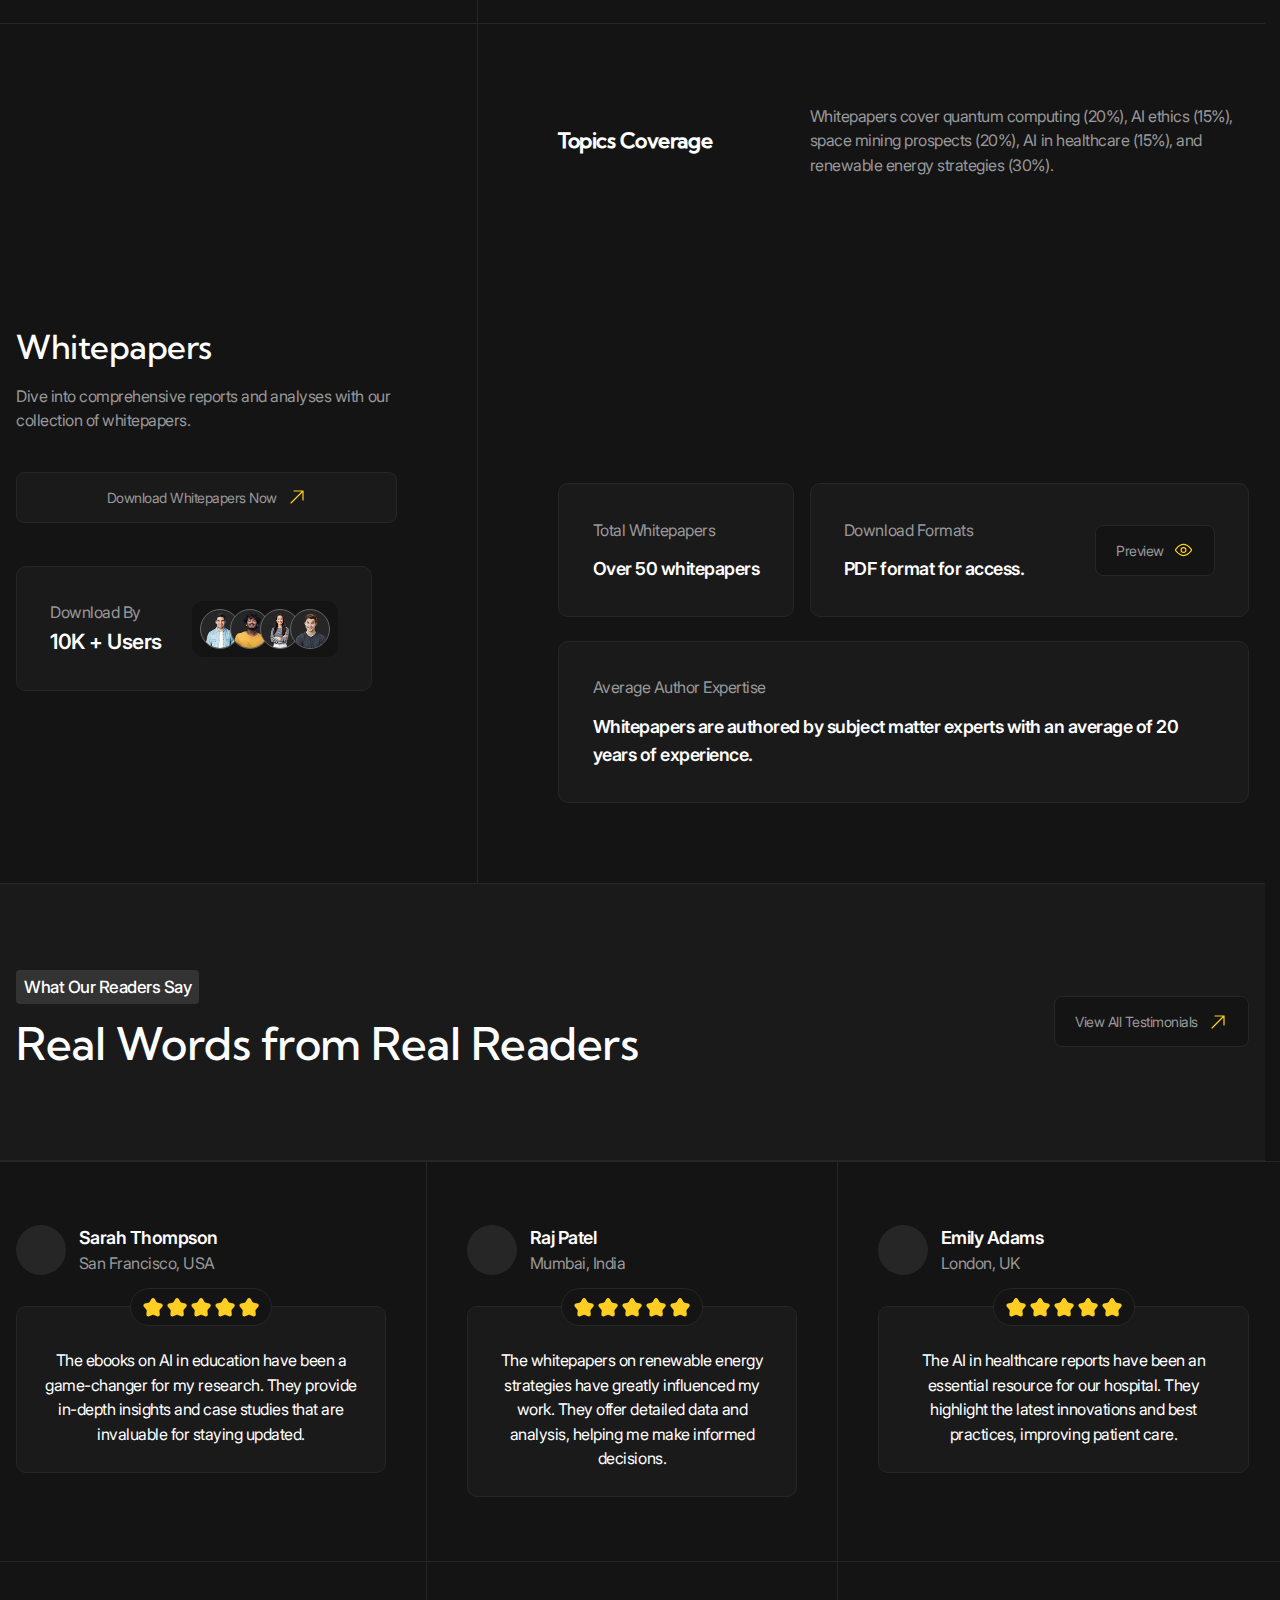
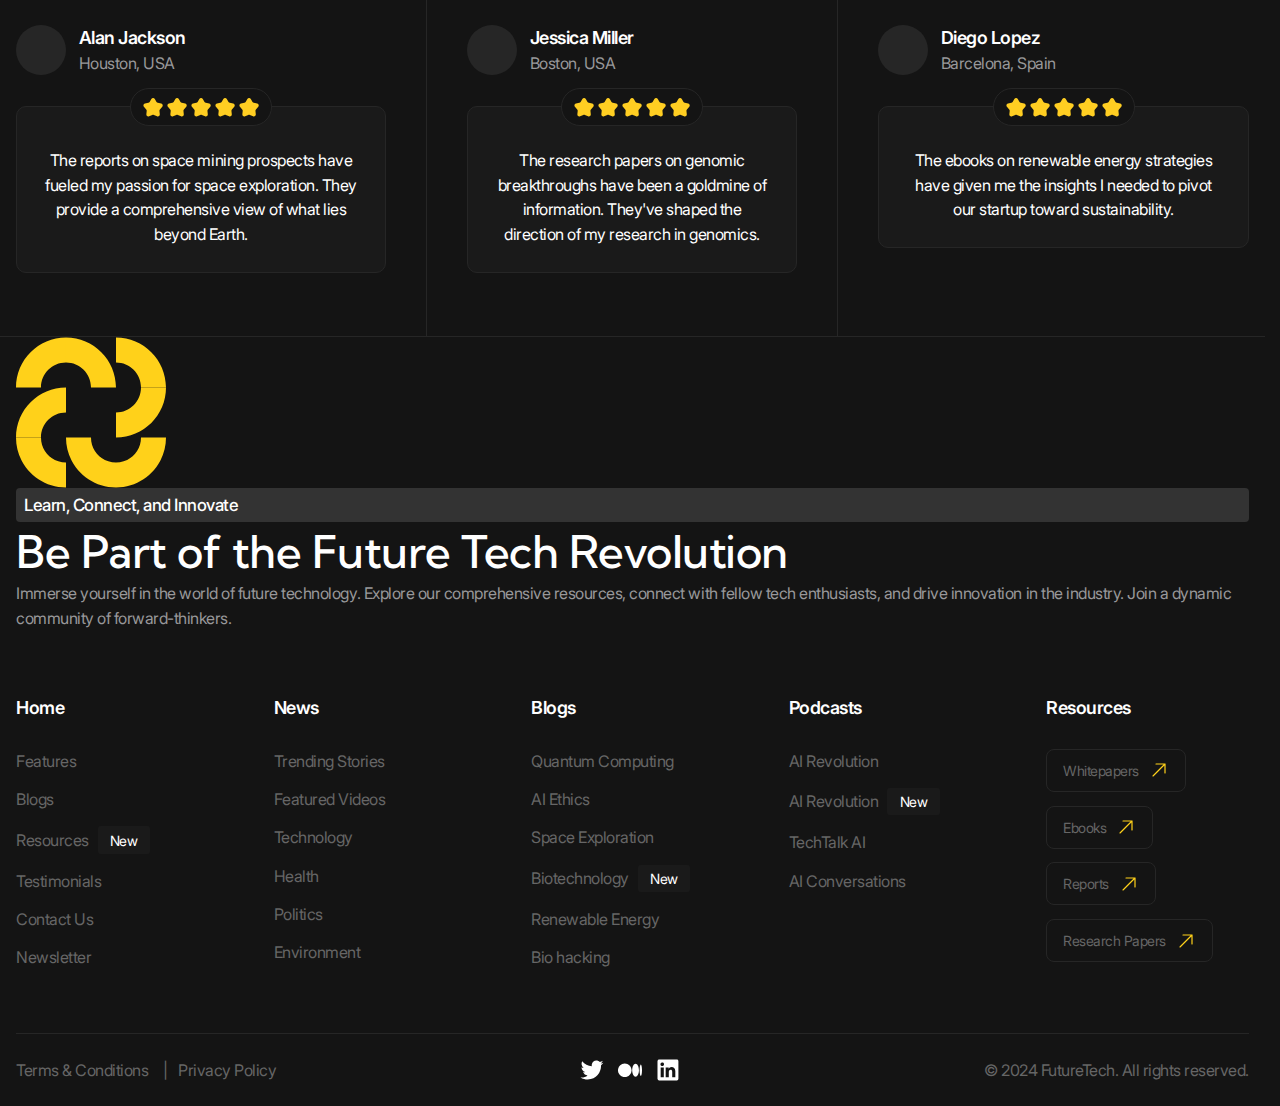
==== commit bbe431fb: "about inner" ====
--- a/index.html
+++ b/index.html
@@ -1030,7 +1030,15 @@
 
         <section class="about" aria-labelledby="about-title">
             <div class="about__inner container">
-                <header class="about__header"></header>
+                <header class="about__header">
+                    <img src="images/about/about.svg" alt="" class="about__icon"
+                    width="150" height="150">
+                    <p class="about__subtitle tag">Learn, Connect, and Innovate</p>
+                    <h2 class="about__title" id="about-title">Be Part of the Future Tech Revolution</h2>
+                    <div class="about__description">
+                        <p>Immerse yourself in the world of future technology. Explore our comprehensive resources, connect with fellow tech enthusiasts, and drive innovation in the industry. Join a dynamic community of forward-thinkers.</p>
+                    </div>
+                </header>
                 <ul class="about__list"></ul>
             </div>
         </section>
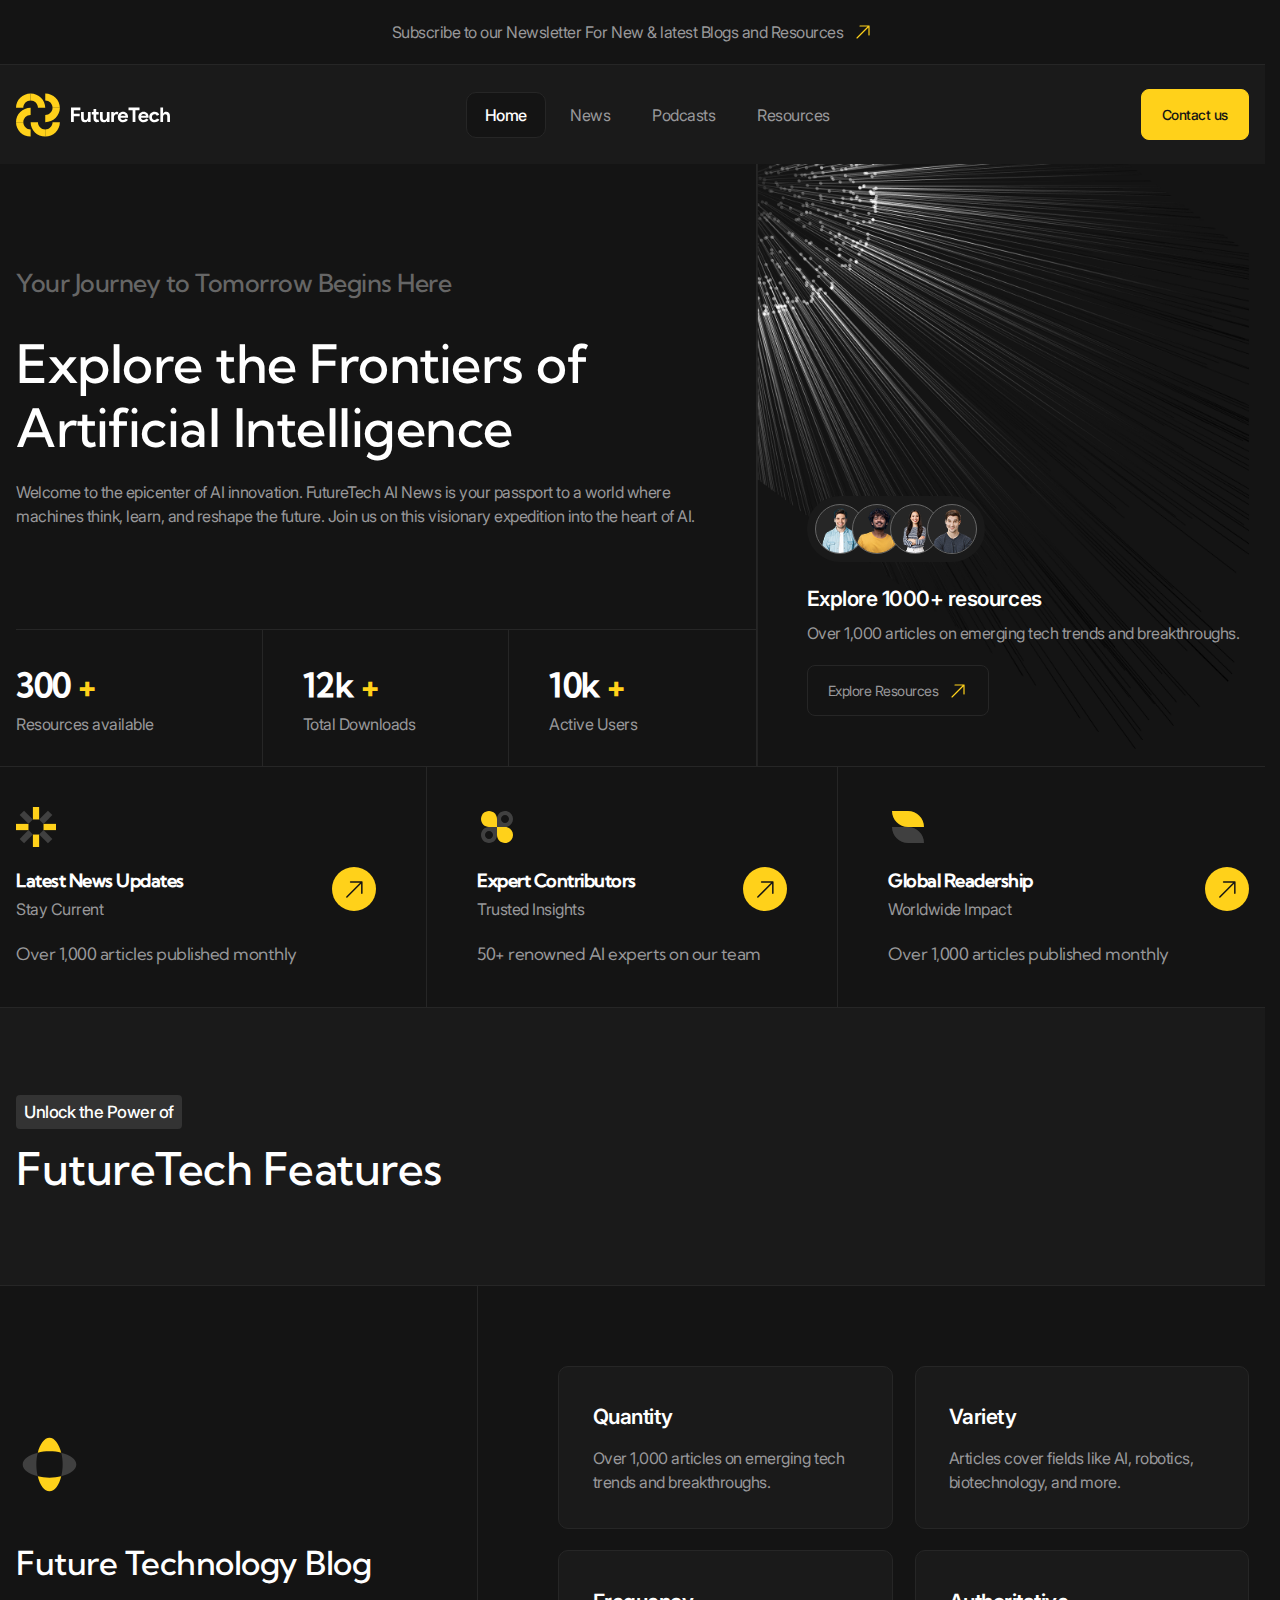
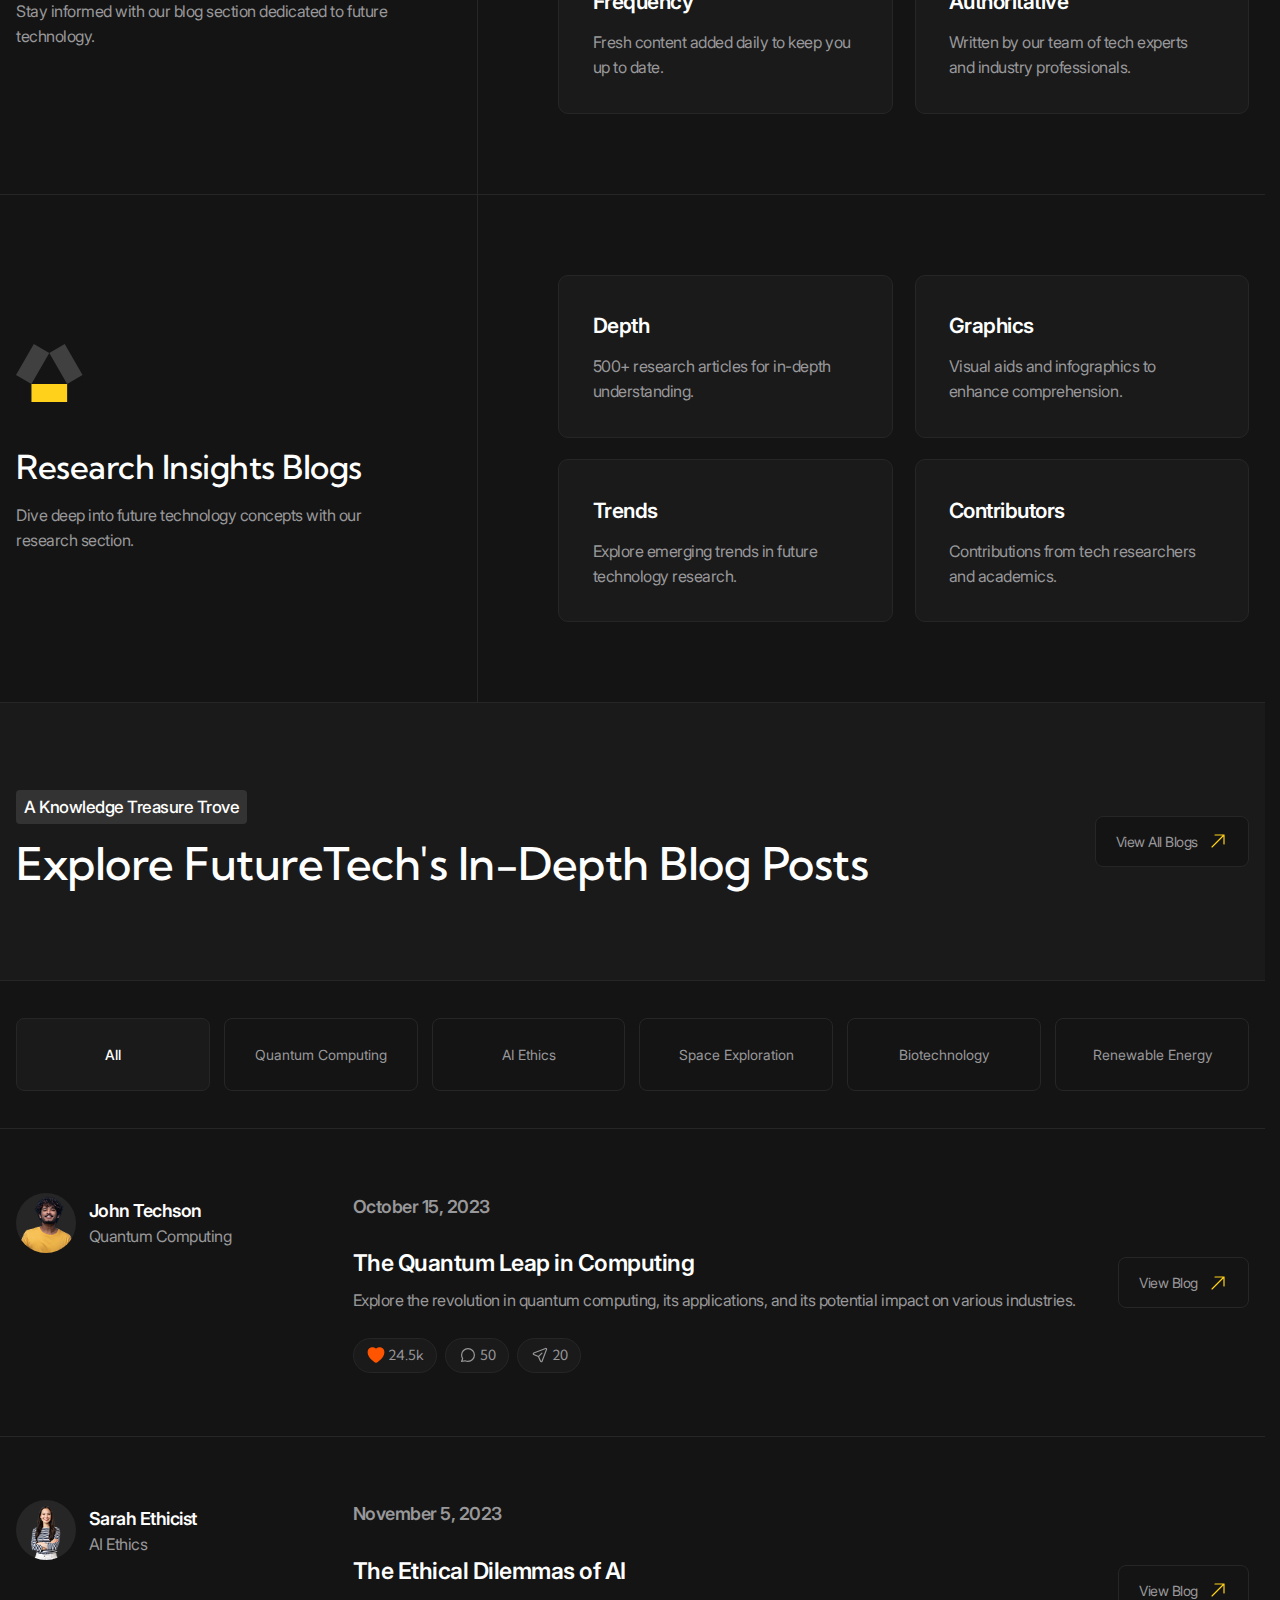
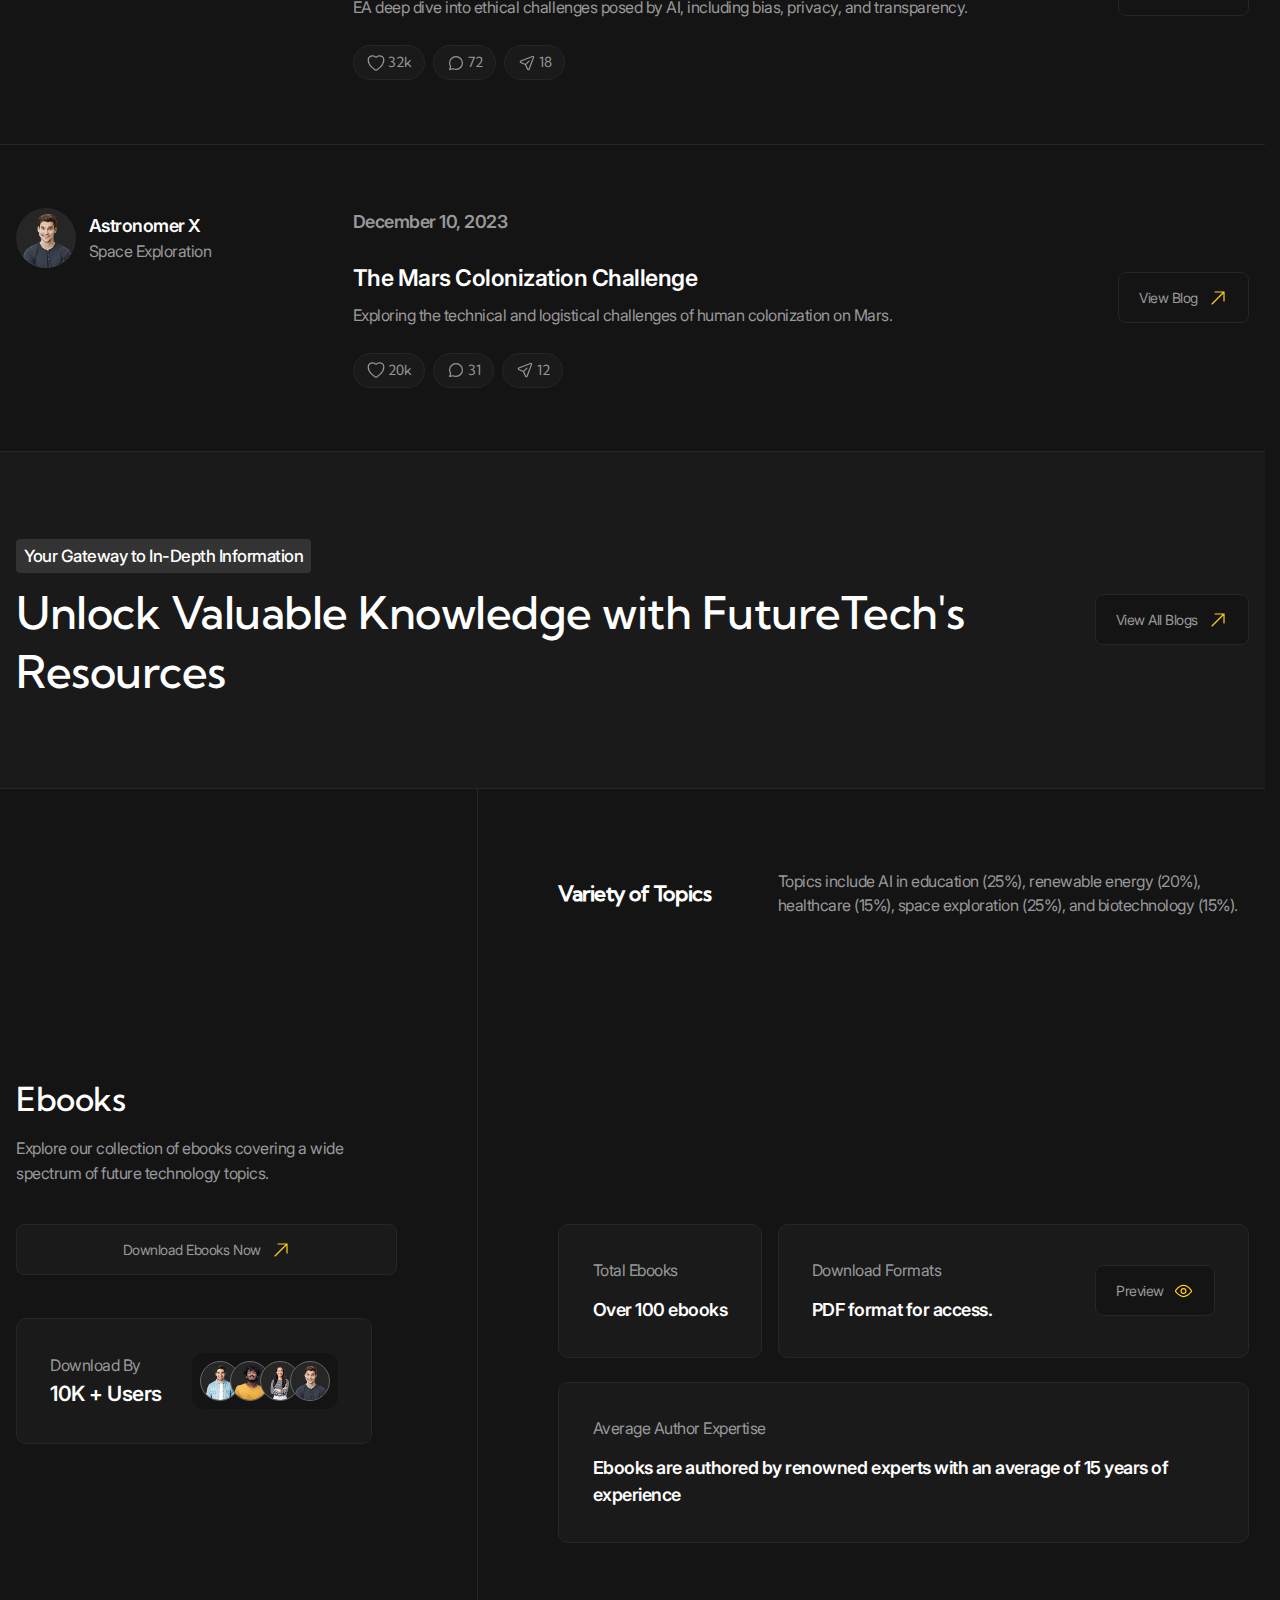
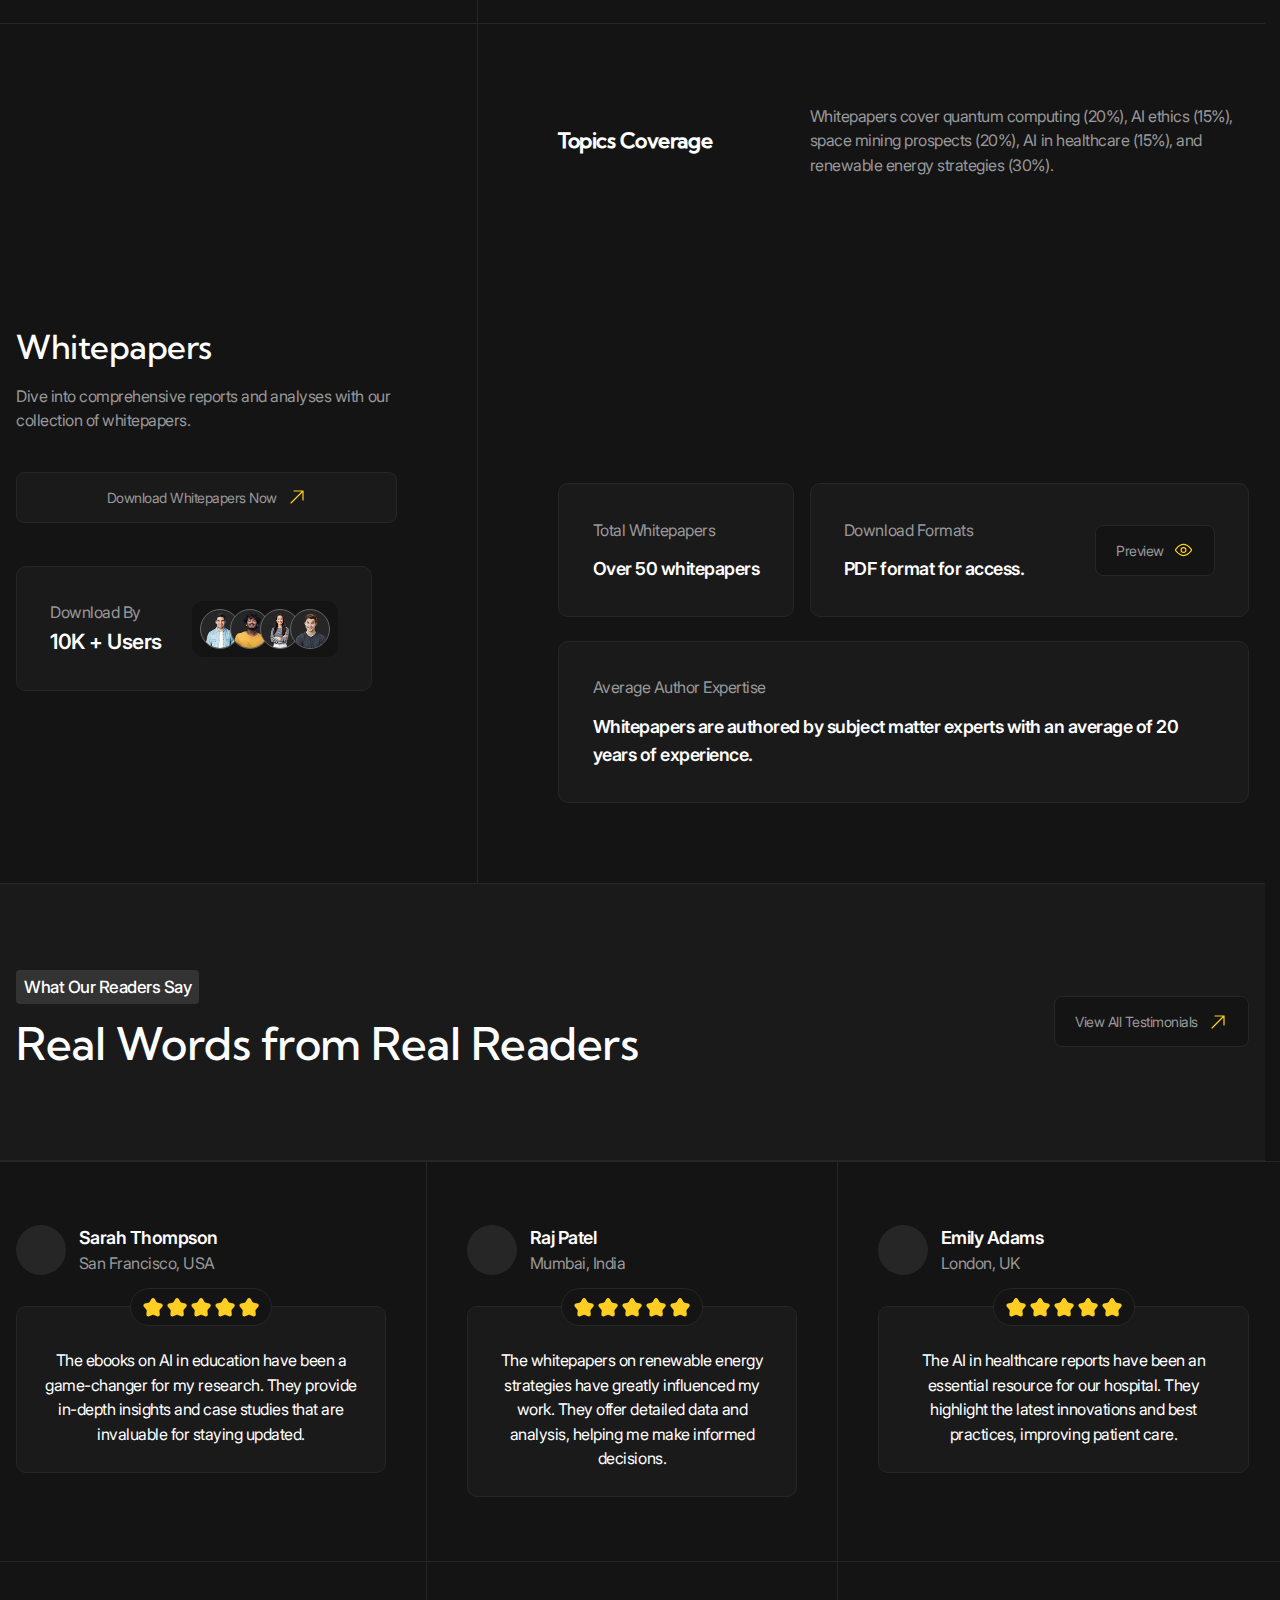
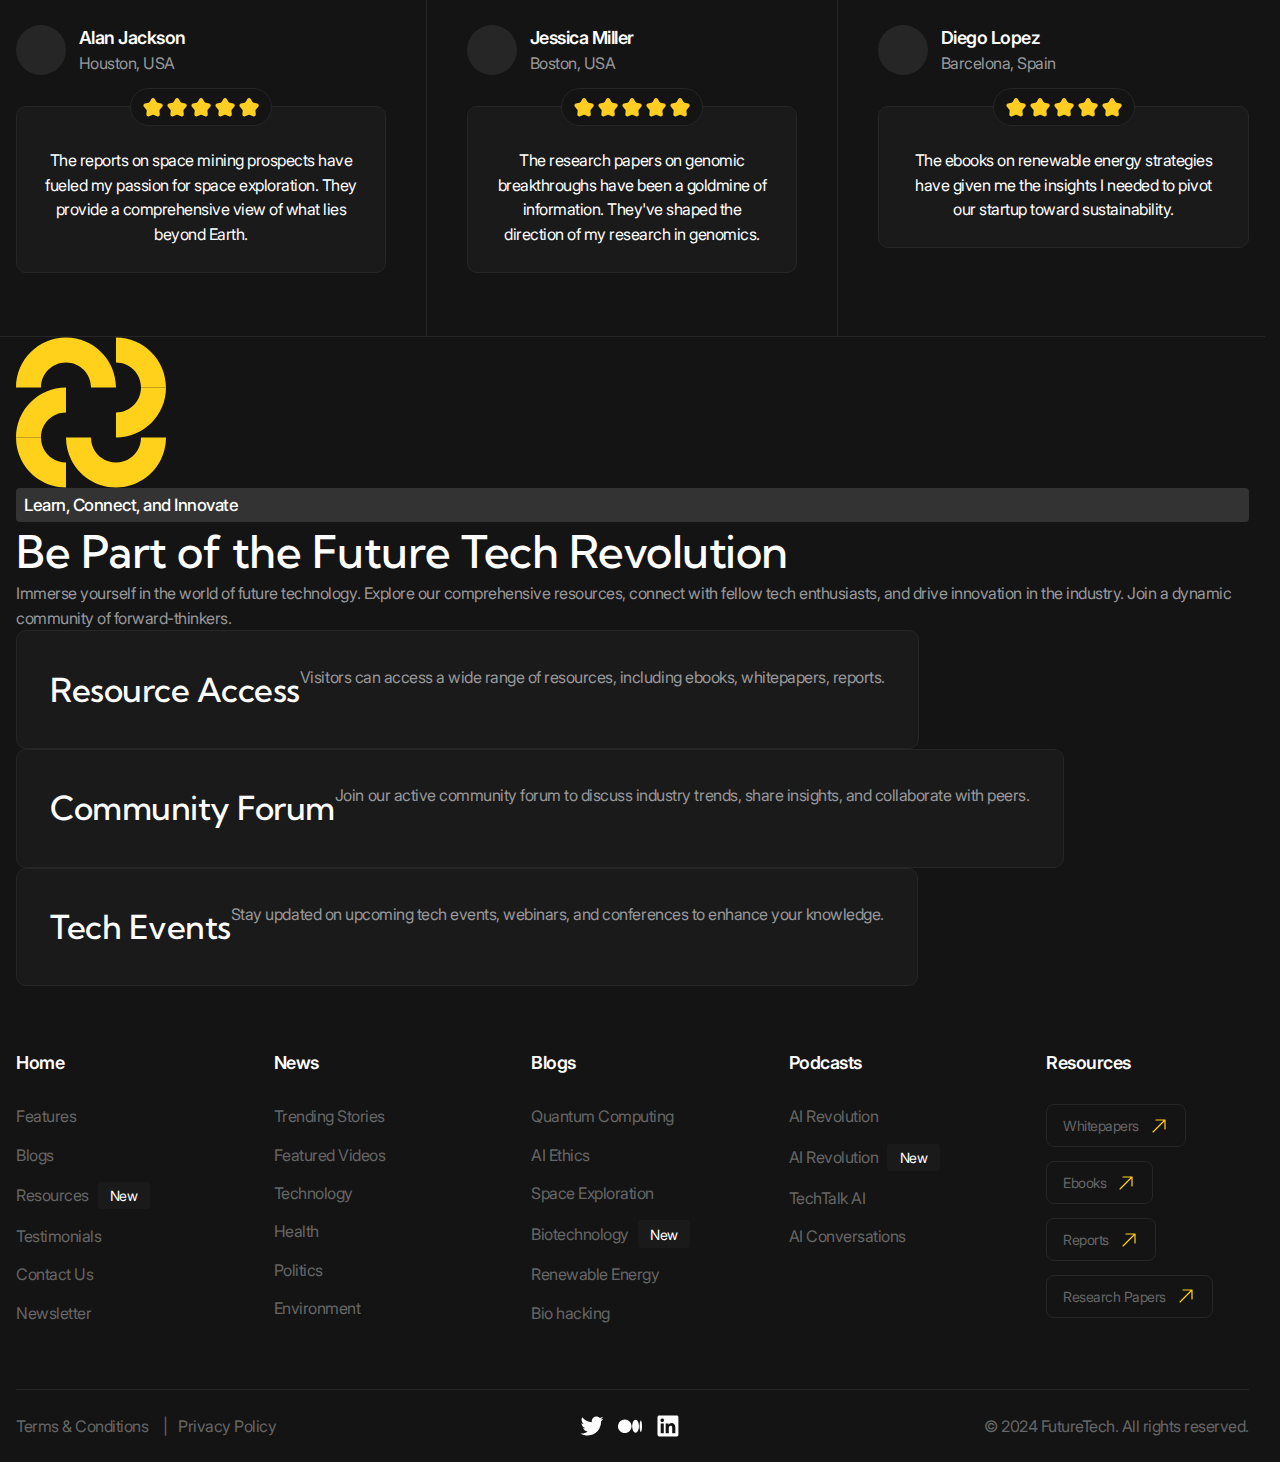
==== commit ebf1cc88: "about final" ====
--- a/index.html
+++ b/index.html
@@ -1039,7 +1039,33 @@
                         <p>Immerse yourself in the world of future technology. Explore our comprehensive resources, connect with fellow tech enthusiasts, and drive innovation in the industry. Join a dynamic community of forward-thinkers.</p>
                     </div>
                 </header>
-                <ul class="about__list"></ul>
+                <ul class="about__list">
+                    <li class="about__item">
+                        <a href="" class="about-card tile">
+                            <h3 class="about-card__title">Resource Access</h3>
+                            <div class="about-card__description">
+                                <p>Visitors can access a wide range of resources, including ebooks, whitepapers, reports.</p>
+                                
+                            </div>
+                        </a>
+                    </li>
+                    <li class="about__item">
+                        <a href="" class="about-card tile">
+                            <h3 class="about-card__title">Community Forum</h3>
+                            <div class="about-card__description">
+                                <p>Join our active community forum to discuss industry trends, share insights, and collaborate with peers.</p>
+                            </div>
+                        </a>
+                    </li>
+                    <li class="about__item">
+                        <a href="" class="about-card tile">
+                            <h3 class="about-card__title">Tech Events</h3>
+                            <div class="about-card__description">
+                                <p>Stay updated on upcoming tech events, webinars, and conferences to enhance your knowledge.</p>
+                            </div>
+                        </a>
+                    </li>
+                </ul>
             </div>
         </section>
     </main>
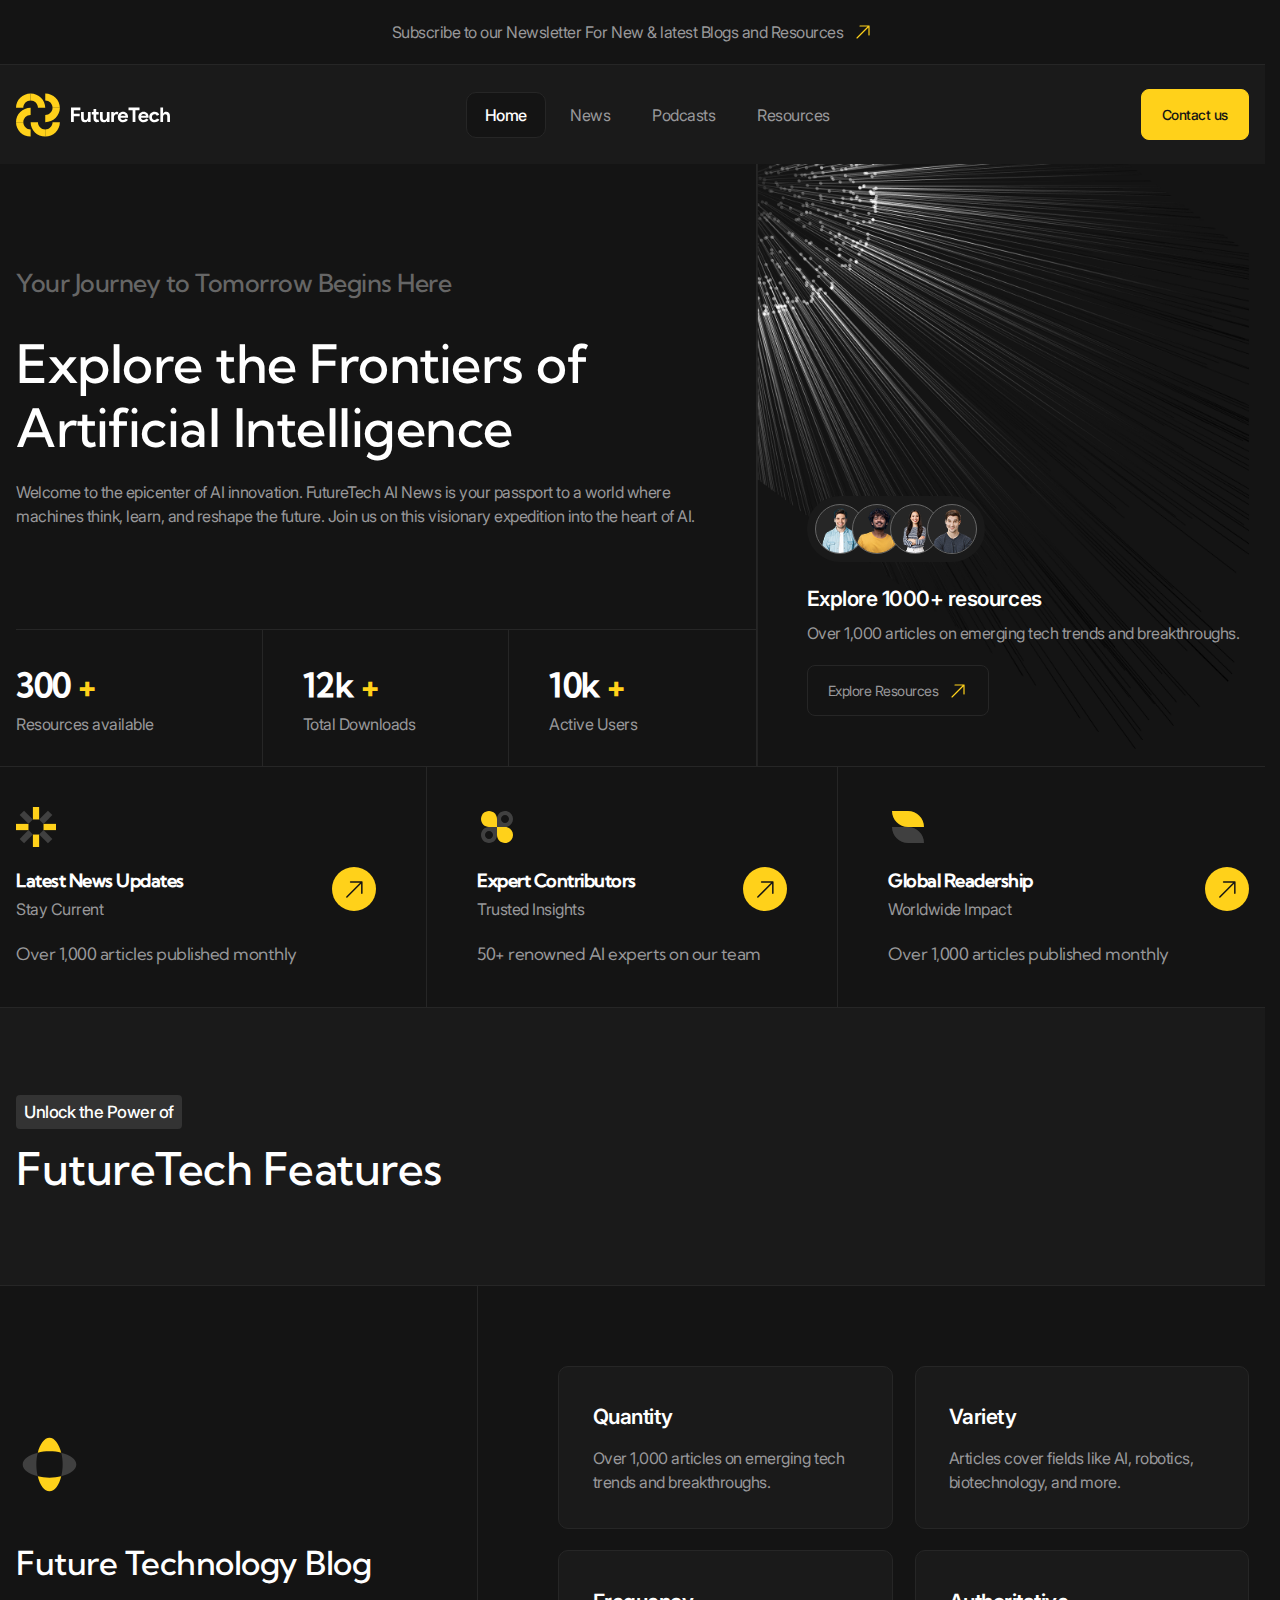
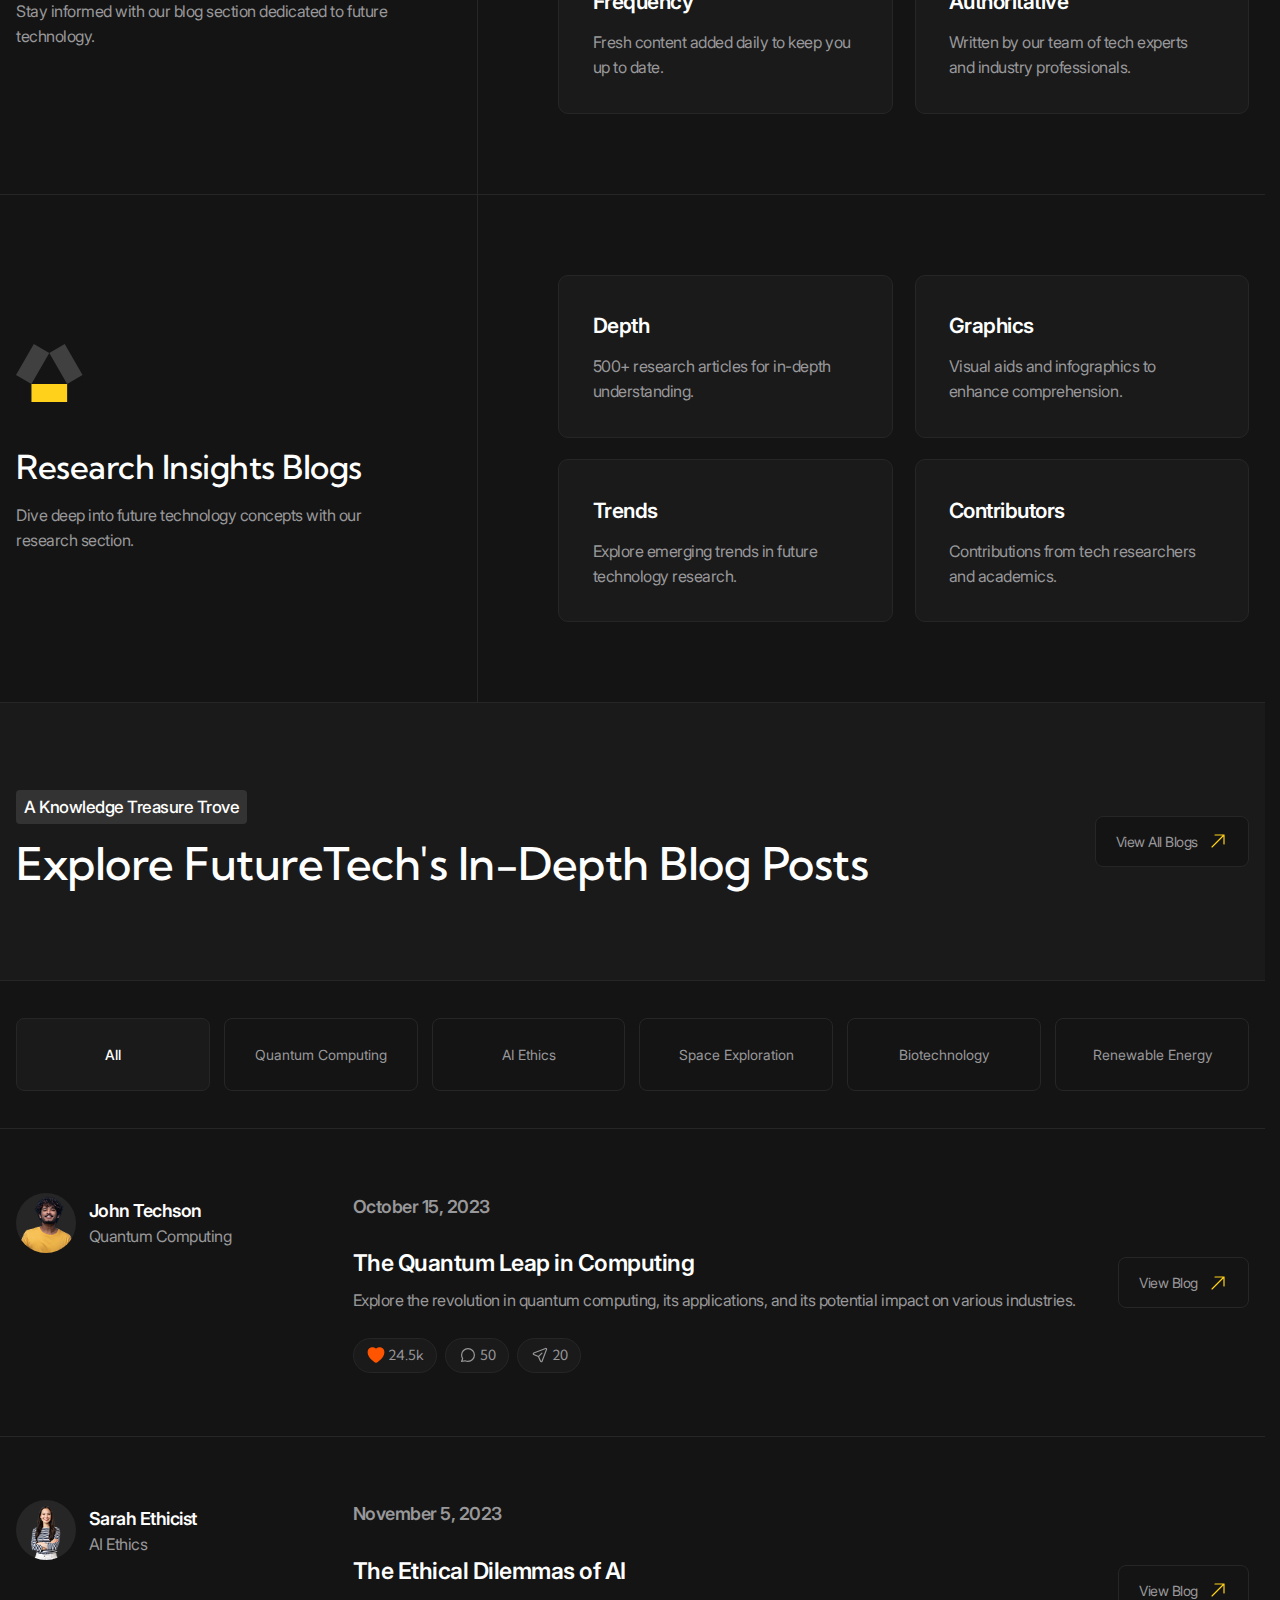
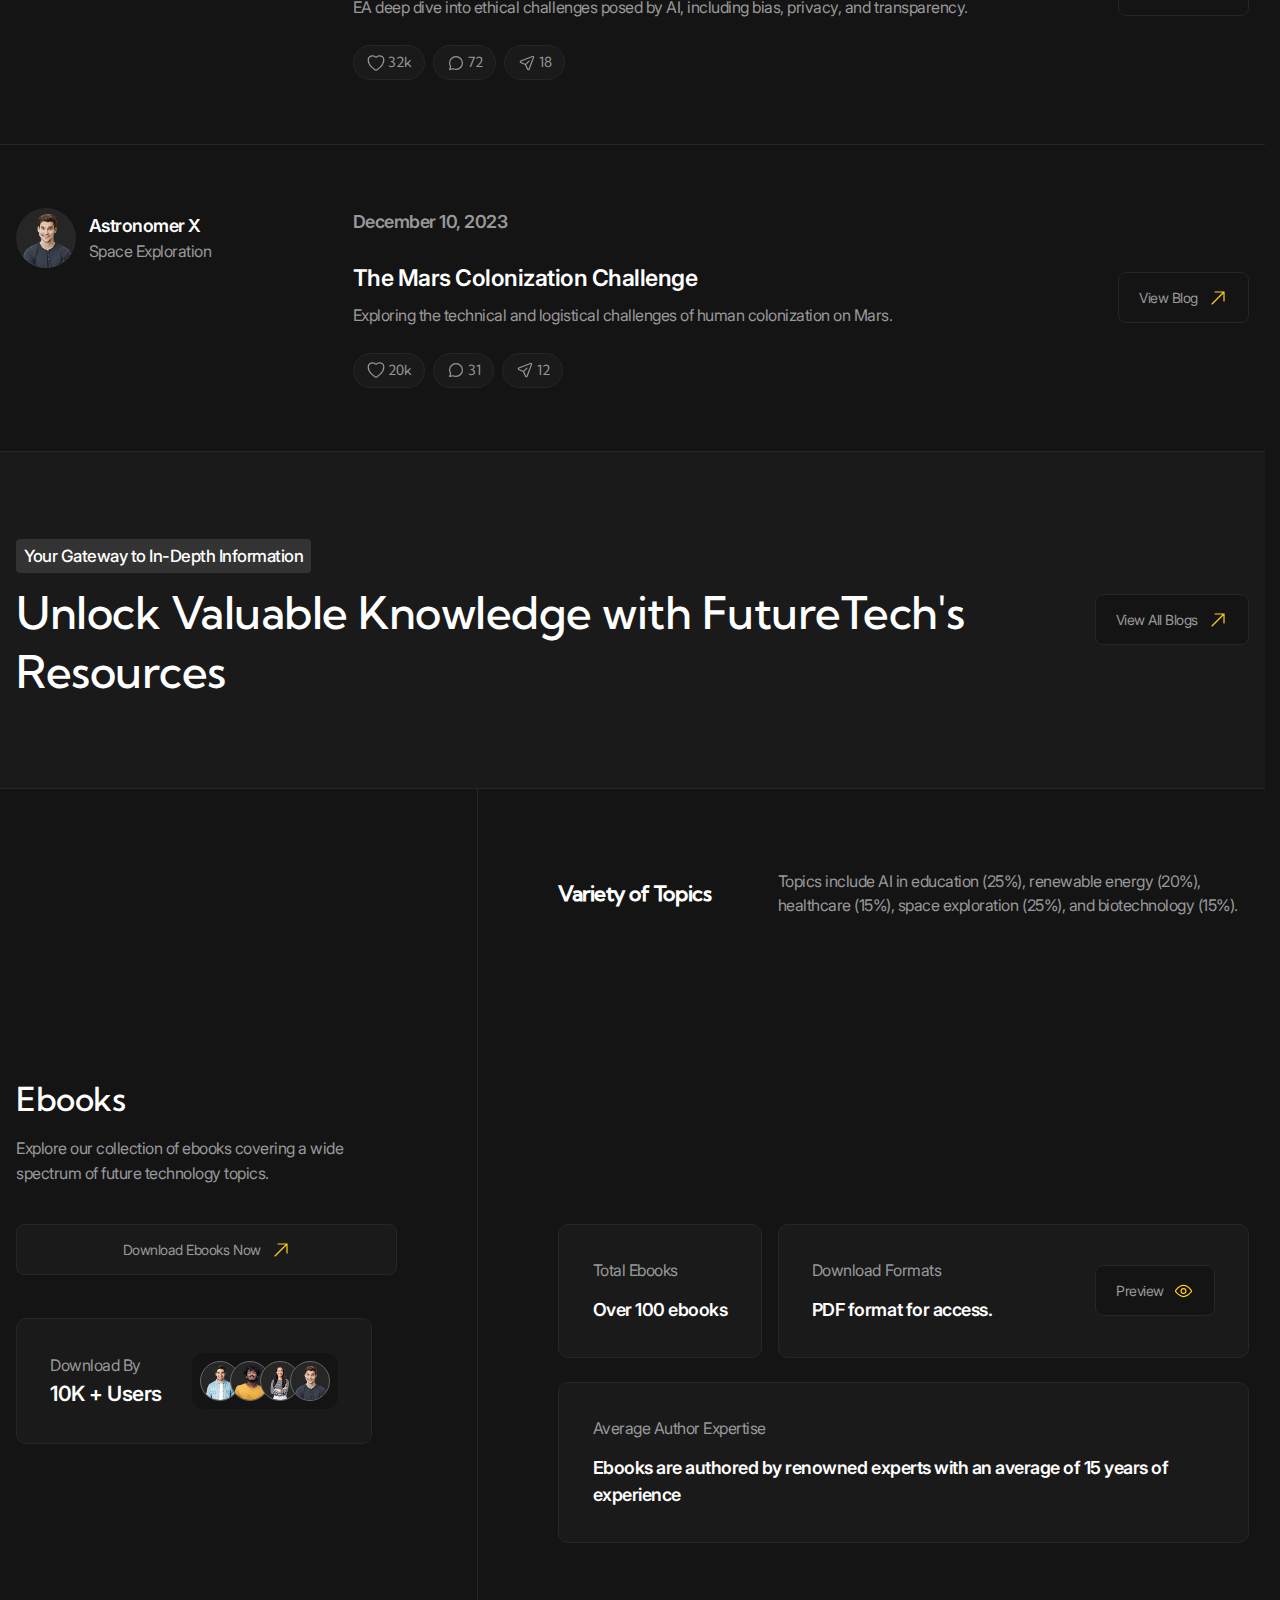
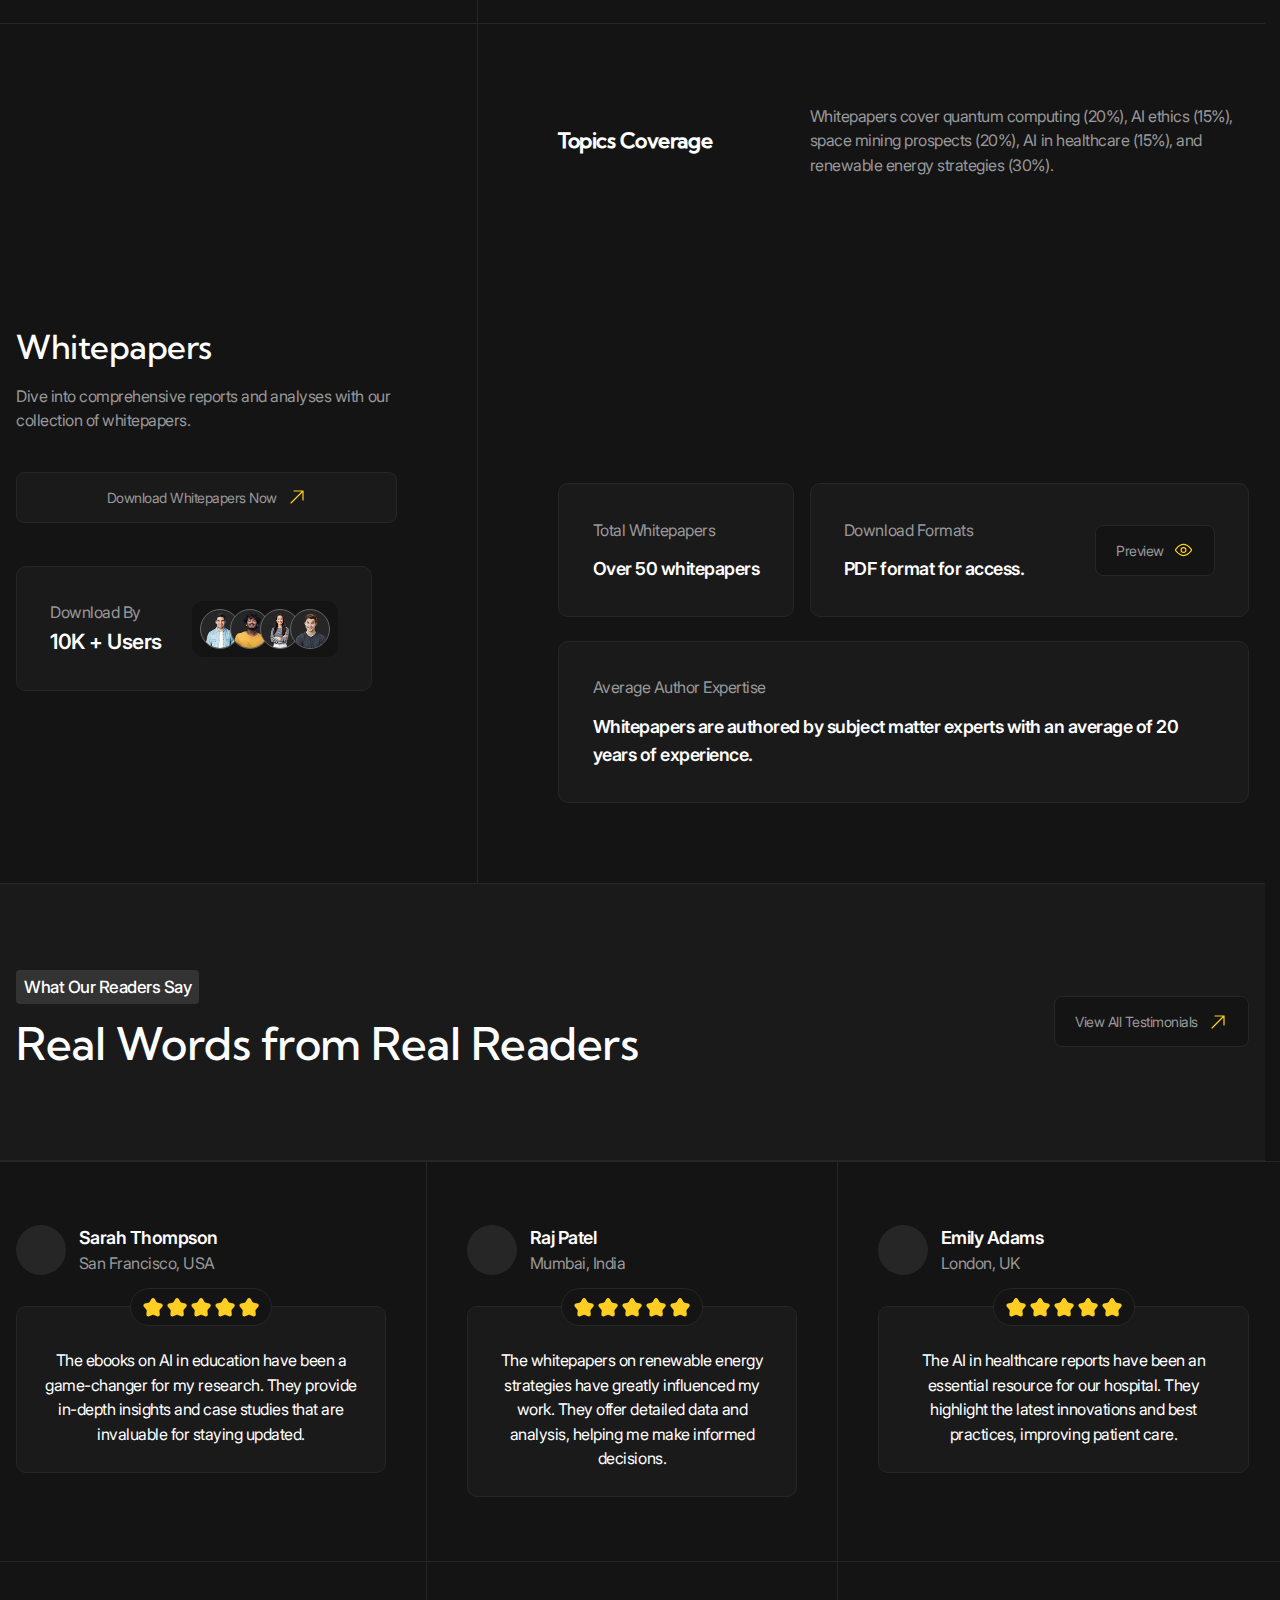
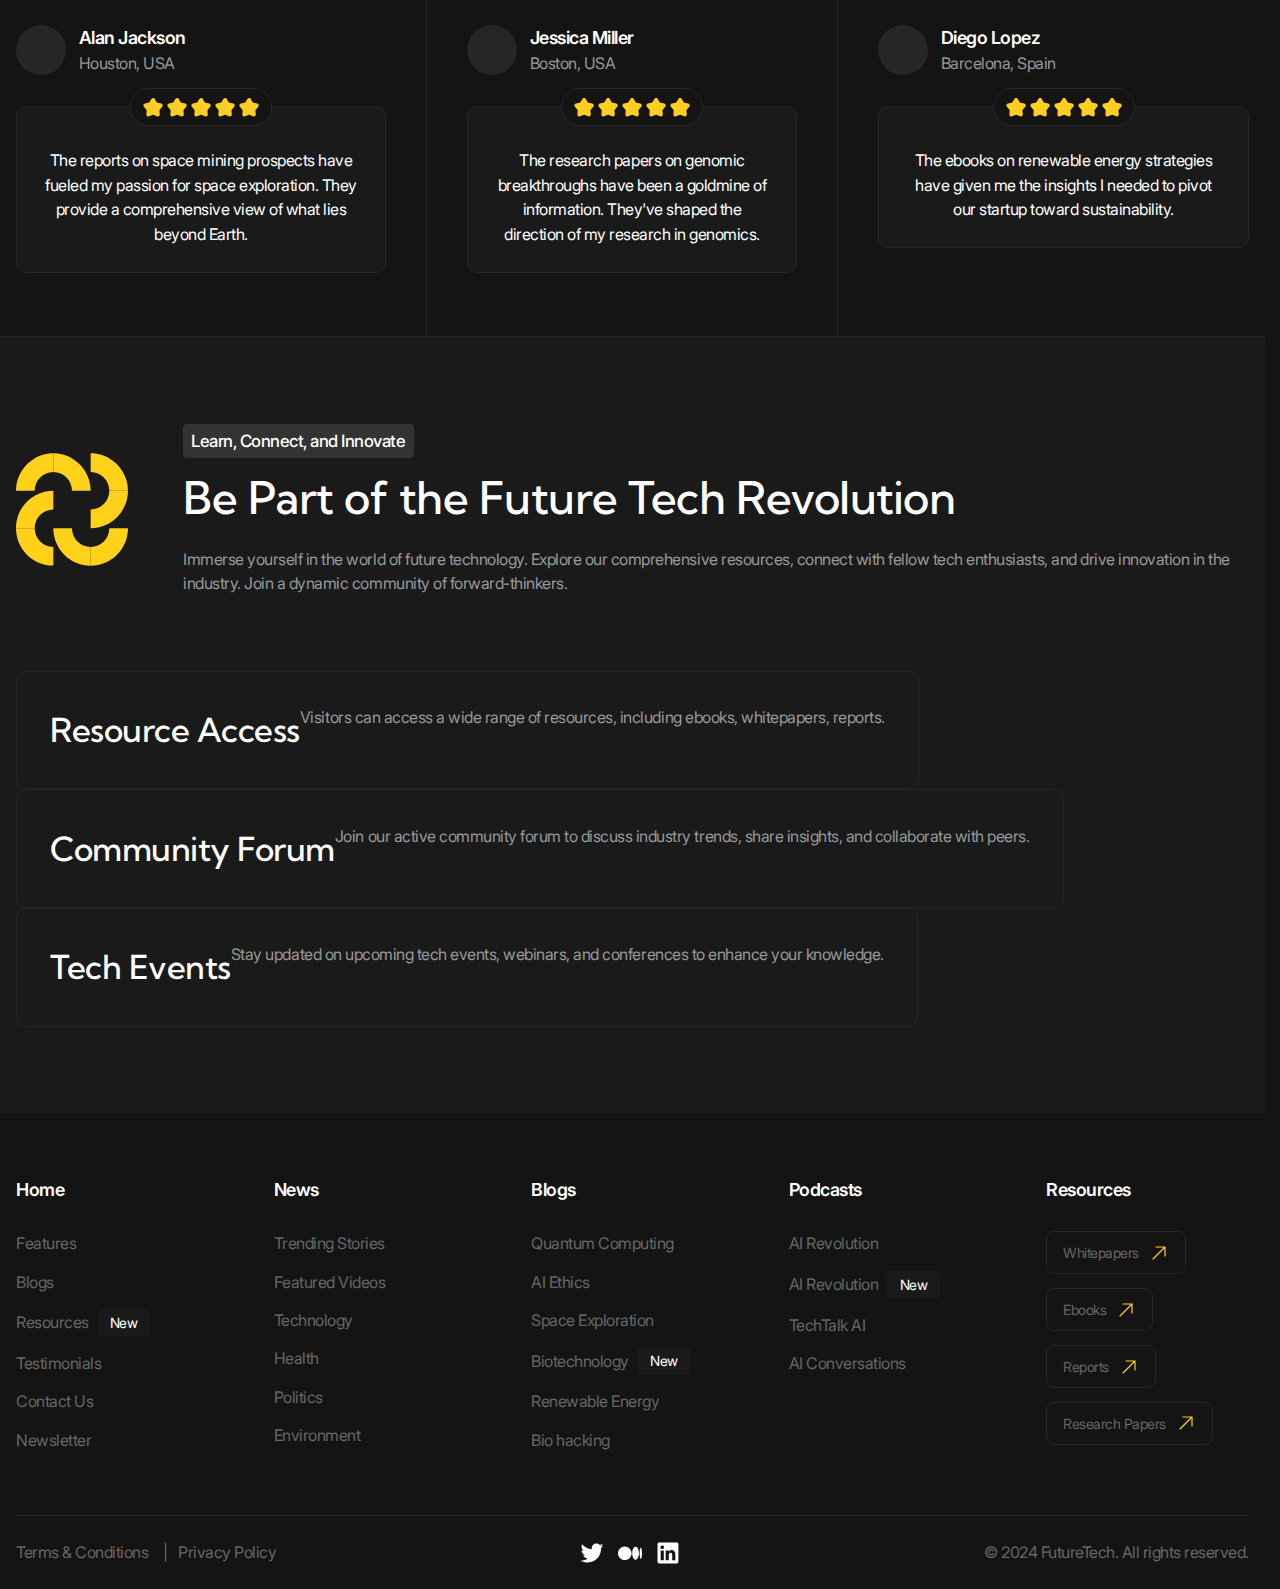
==== commit d15868ac: "about finish" ====
--- a/index.html
+++ b/index.html
@@ -1033,8 +1033,10 @@
                 <header class="about__header">
                     <img src="images/about/about.svg" alt="" class="about__icon"
                     width="150" height="150">
-                    <p class="about__subtitle tag">Learn, Connect, and Innovate</p>
-                    <h2 class="about__title" id="about-title">Be Part of the Future Tech Revolution</h2>
+                    <div class="about__info">
+                        <p class="about__subtitle tag">Learn, Connect, and Innovate</p>
+                        <h2 class="about__title" id="about-title">Be Part of the Future Tech Revolution</h2>
+                    </div>
                     <div class="about__description">
                         <p>Immerse yourself in the world of future technology. Explore our comprehensive resources, connect with fellow tech enthusiasts, and drive innovation in the industry. Join a dynamic community of forward-thinkers.</p>
                     </div>
--- a/styles/main.css
+++ b/styles/main.css
@@ -1573,4 +1573,69 @@
   top: 0;
 }
 
+.about {
+  padding-block: clamp(2.5rem, 1.2254901961rem + 5.2287581699vw, 7.5rem);
+  background-color: var(--color-dark-10);
+}
+.about__inner {
+  display: grid;
+  row-gap: clamp(2.5rem, 1.5441176471rem + 3.9215686275vw, 6.25rem);
+}
+.about__header {
+  display: grid;
+  grid-template-columns: auto, 1fr;
+  column-gap: clamp(1.25rem, 0.2941176471rem + 3.9215686275vw, 5rem);
+  grid-template-areas: "icon info" "icon description";
+  row-gap: 1.875rem;
+  align-items: center;
+}
+@media (width <= 90.06125rem) {
+  .about__header {
+    row-gap: 1.25rem;
+  }
+}
+@media (width <= 47.99875rem) {
+  .about__header {
+    row-gap: 0.25rem;
+    grid-template-areas: "icon subtitle" "title title" "description description";
+  }
+}
+.about__icon {
+  grid-area: icon;
+  width: clamp(3.75rem, 2.3161764706rem + 5.8823529412vw, 9.375rem);
+}
+.about__info {
+  display: grid;
+  row-gap: 1rem;
+}
+@media (width <= 90.06125rem) {
+  .about__info {
+    row-gap: 0.625rem;
+  }
+}
+@media (width <= 47.99875rem) {
+  .about__info {
+    display: contents;
+  }
+}
+.about__subtitle {
+  justify-self: start;
+}
+@media (width <= 47.99875rem) {
+  .about__subtitle {
+    grid-area: subtitle;
+  }
+}
+@media (width <= 47.99875rem) {
+  .about__title {
+    grid-area: title;
+    margin-top: 1.25rem;
+  }
+}
+@media (width <= 47.99875rem) {
+  .about__description {
+    grid-area: description;
+  }
+}
+
 /*# sourceMappingURL=main.css.map */
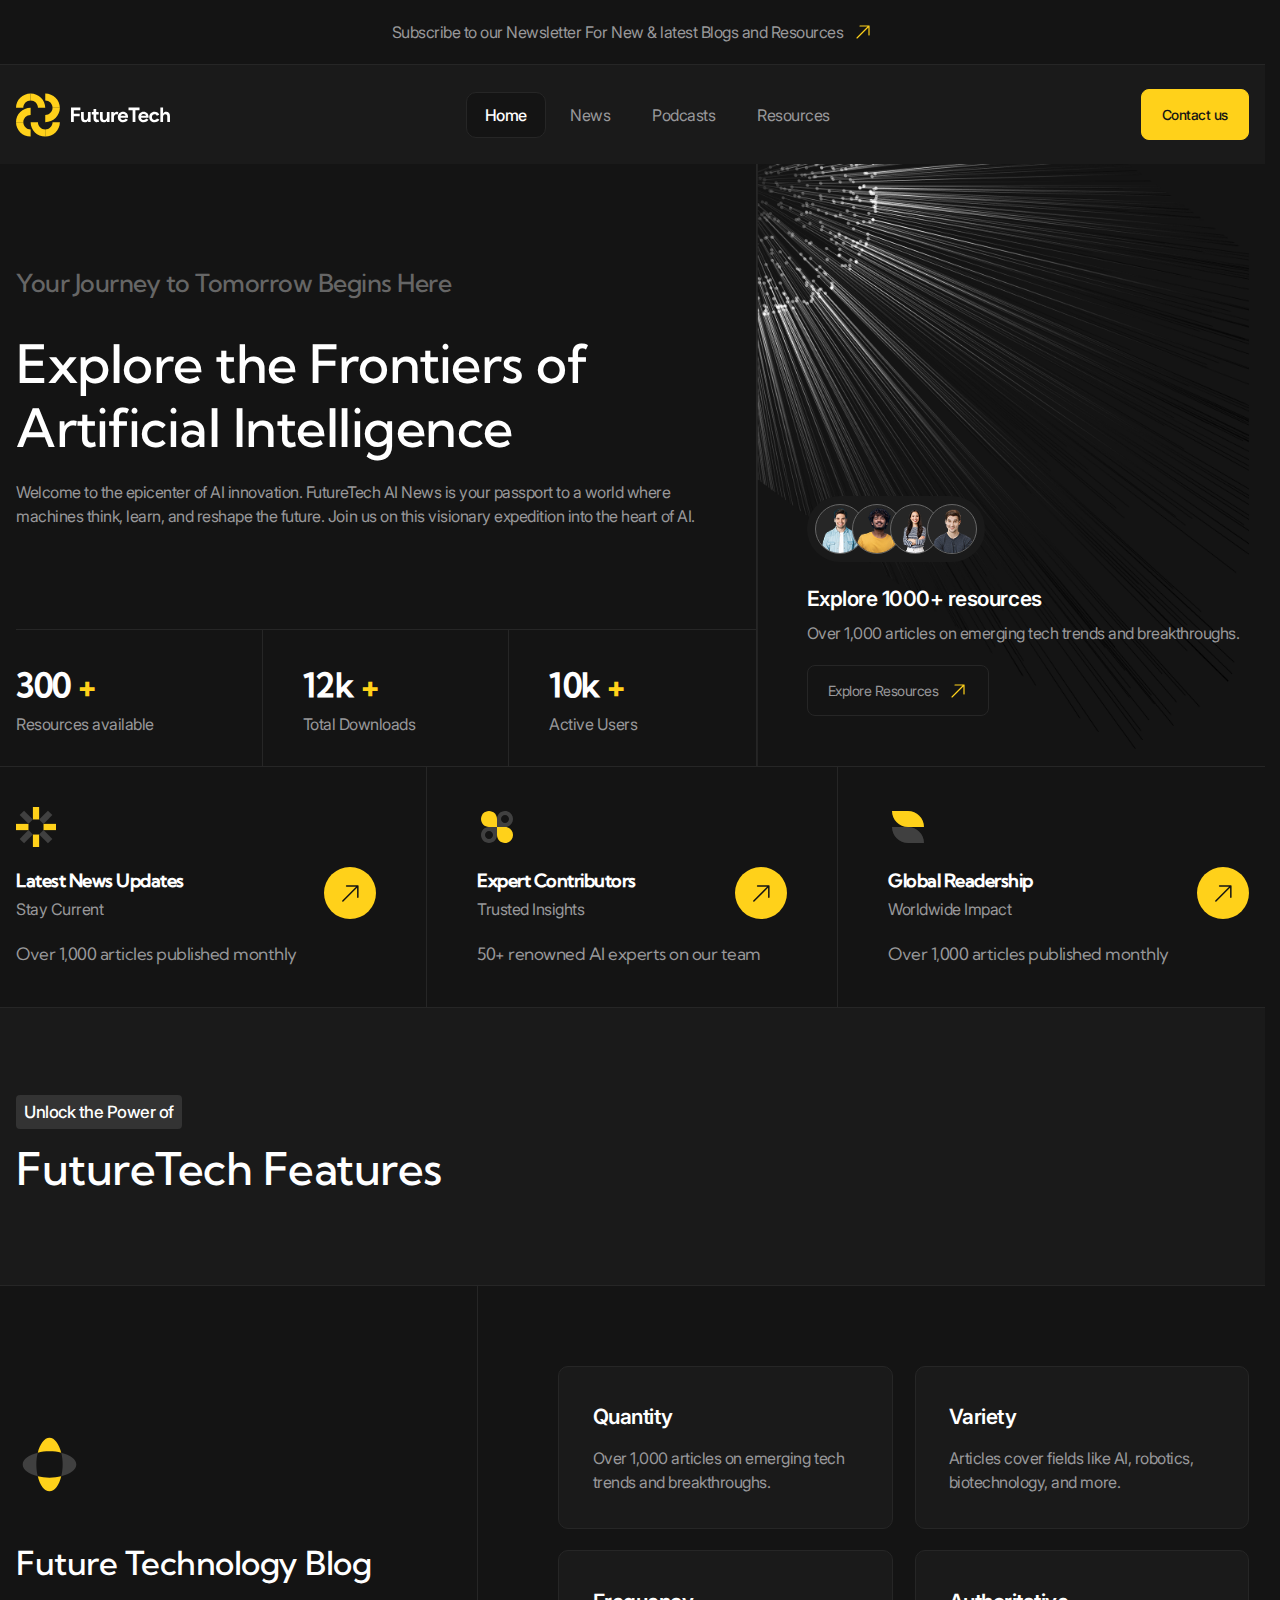
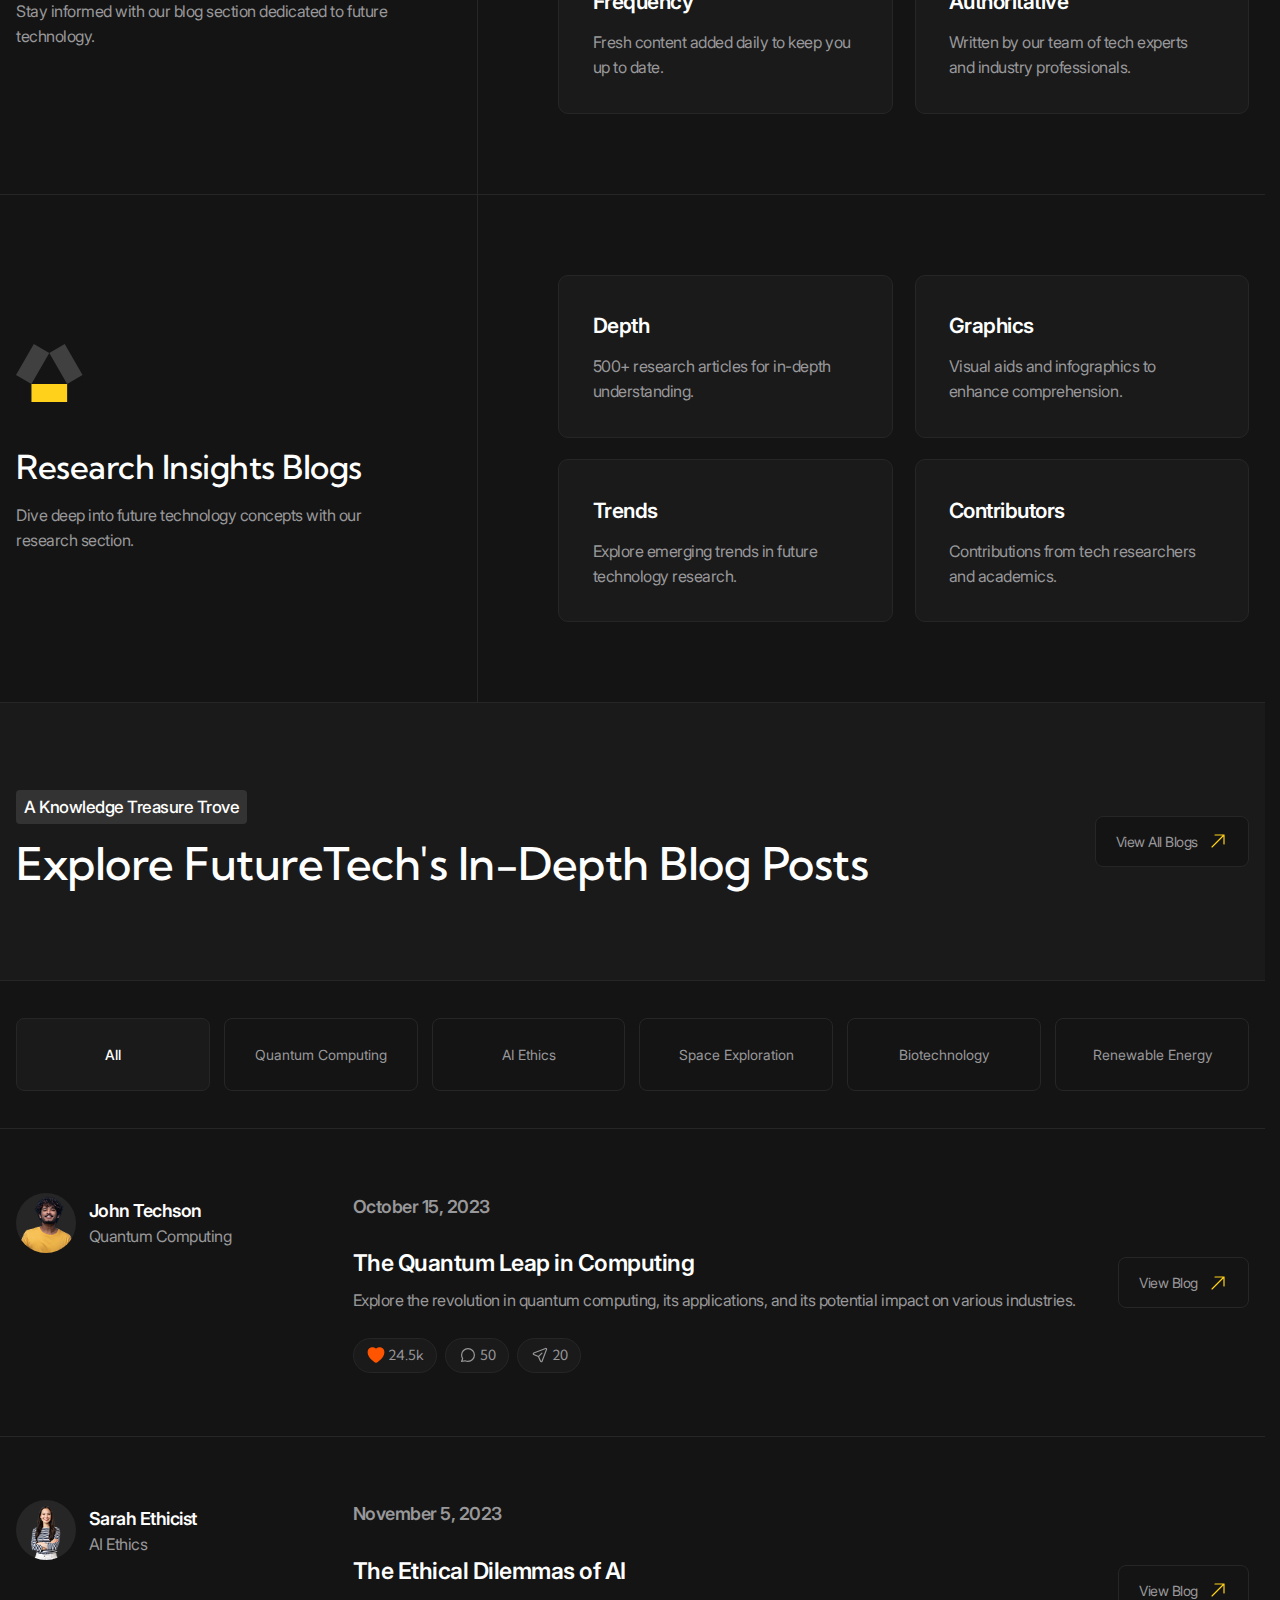
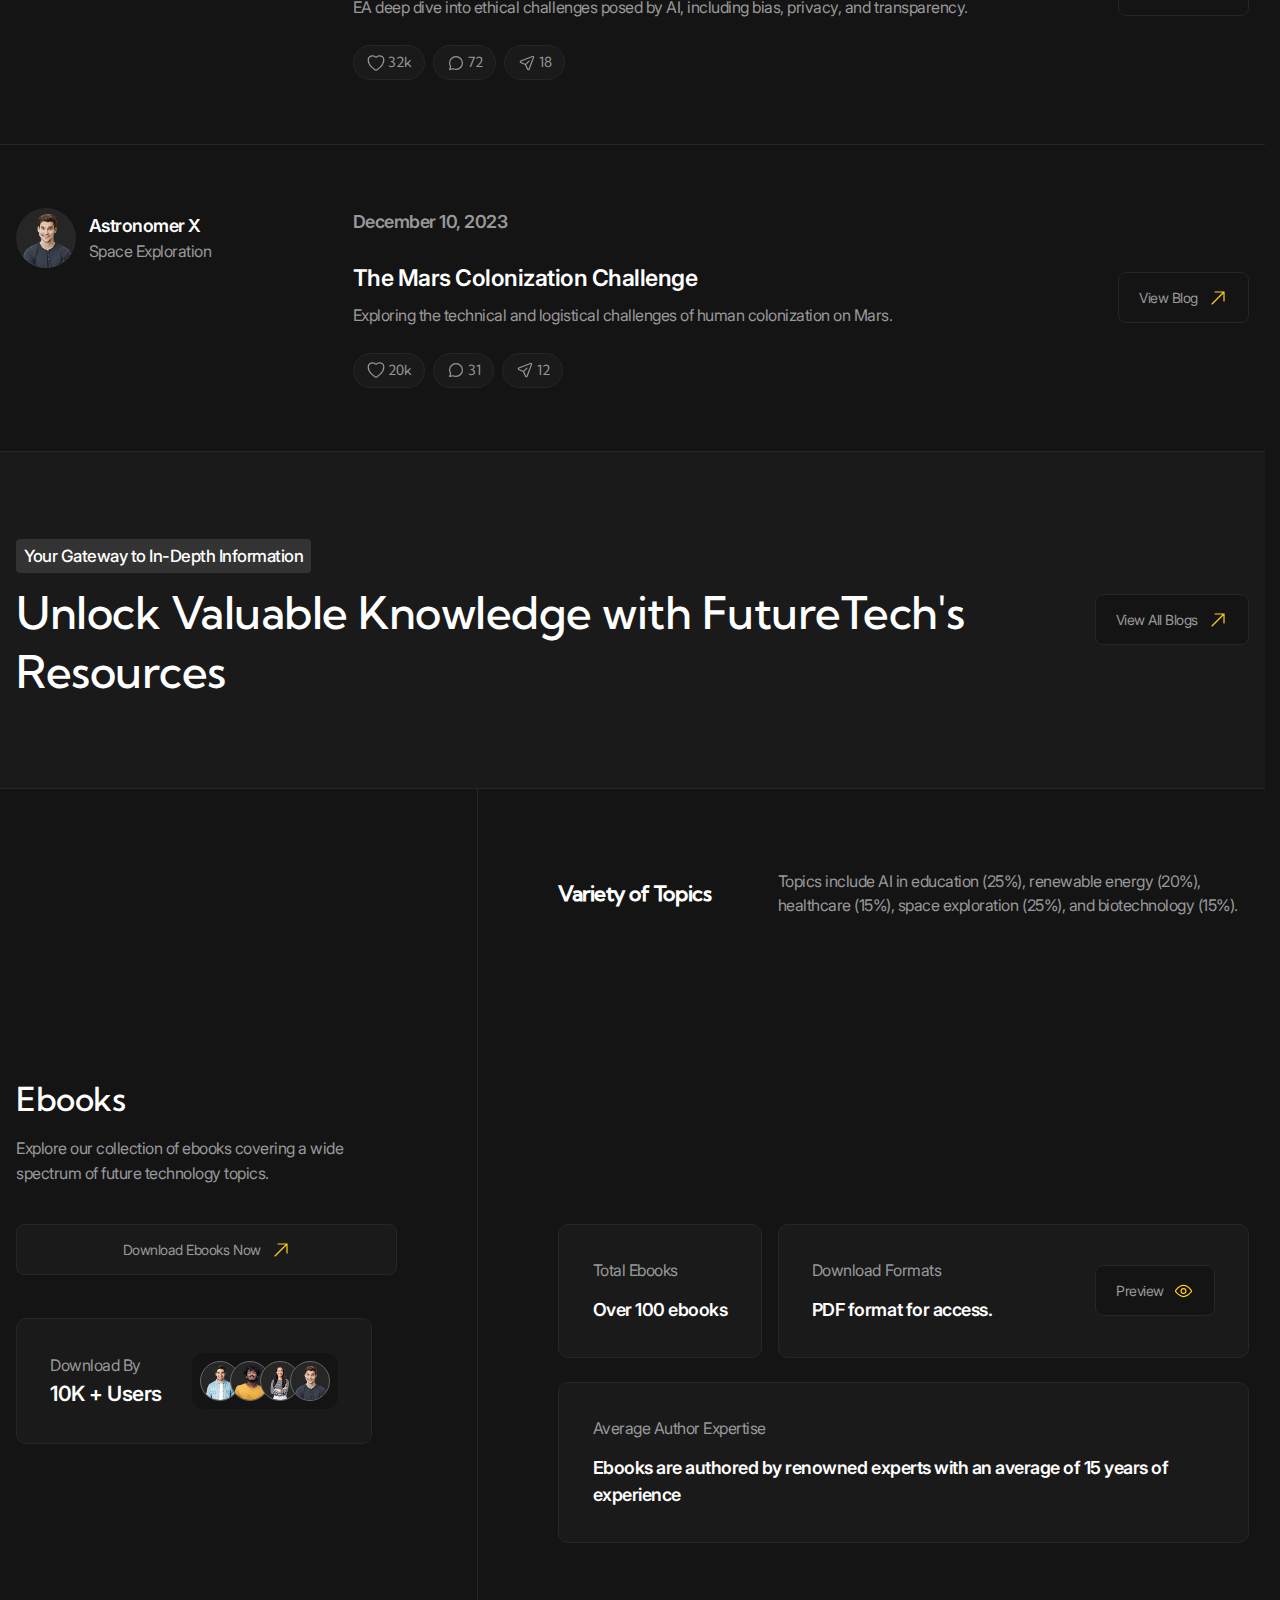
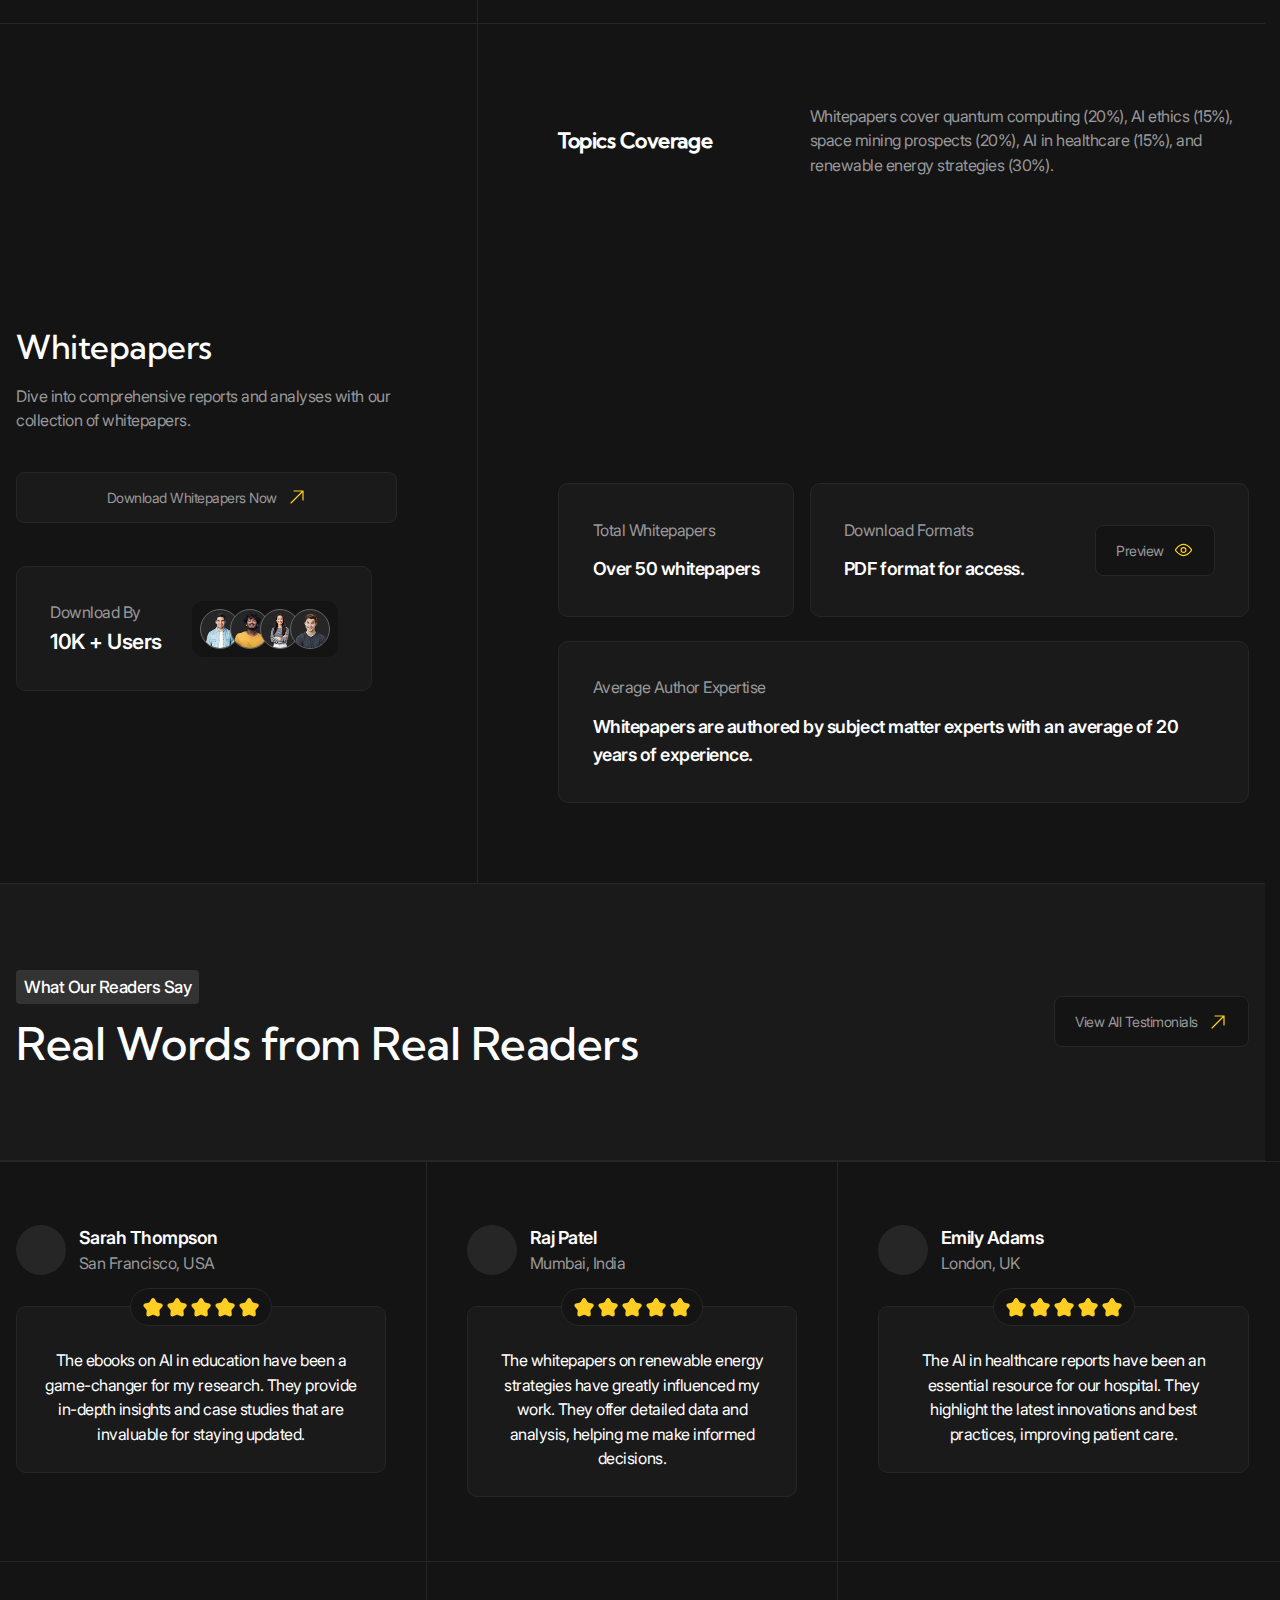
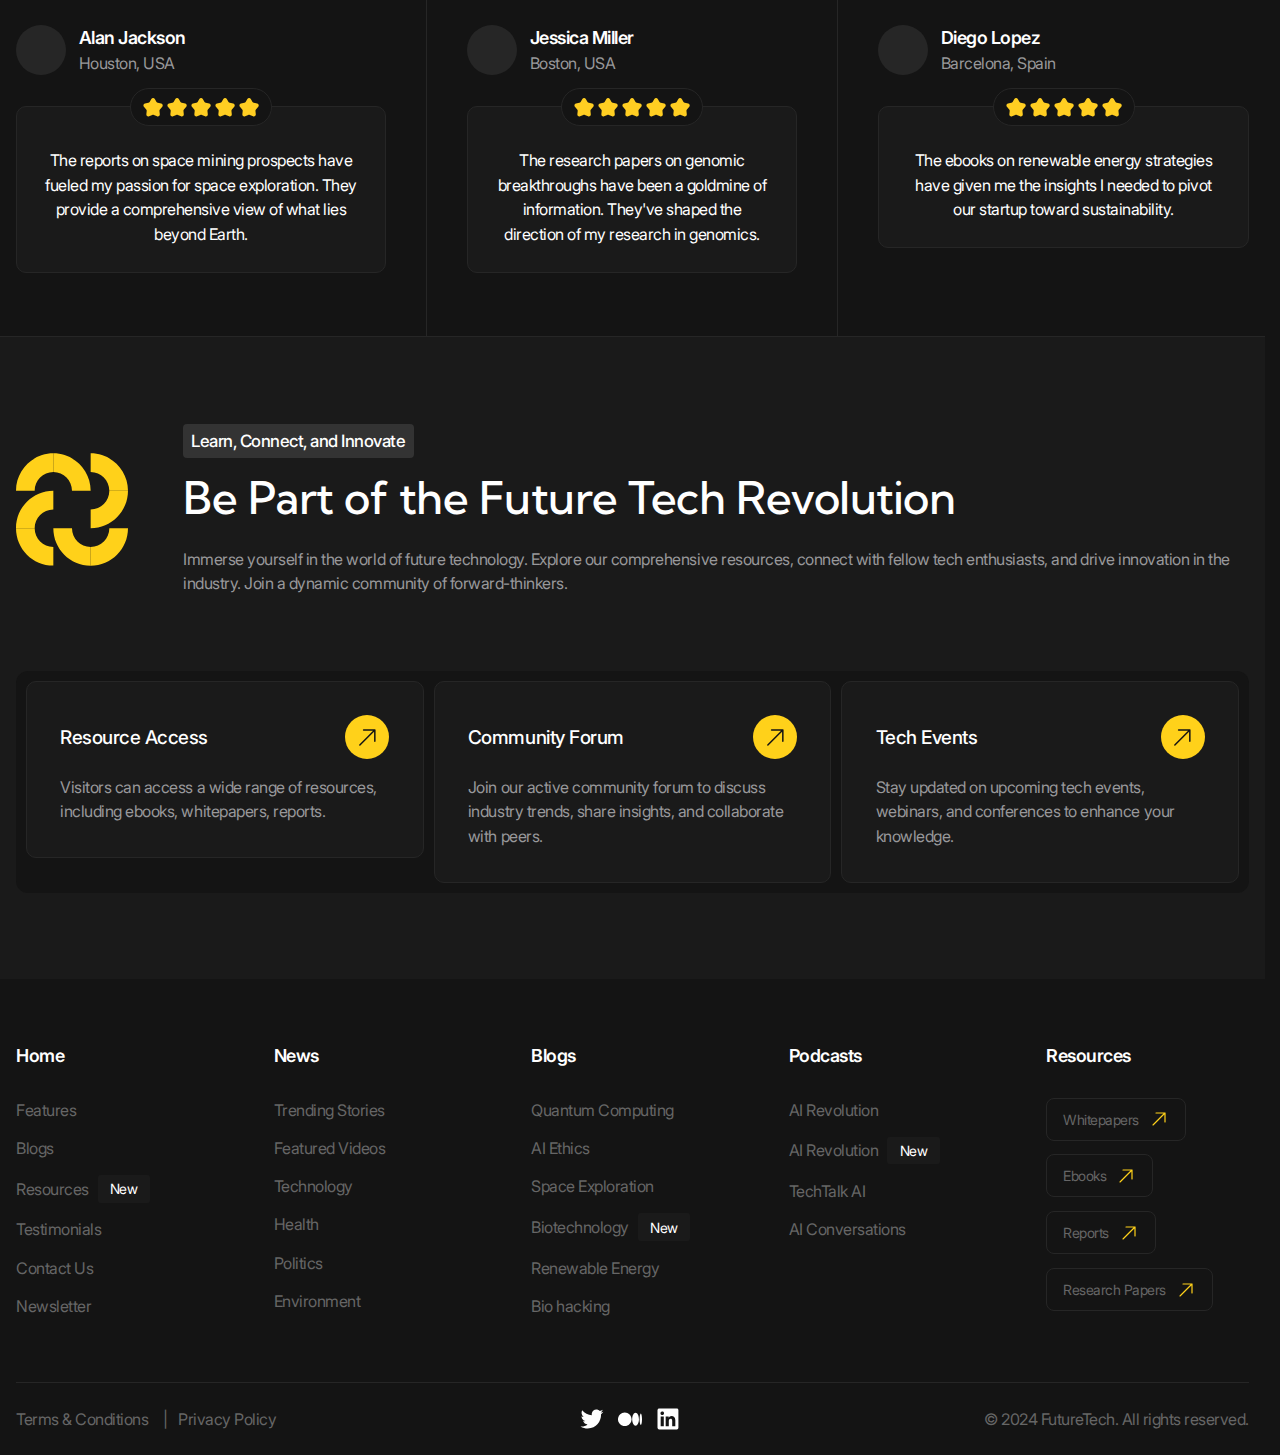
==== commit 6d30cd8b: "first page finish" ====
--- a/index.html
+++ b/index.html
@@ -124,7 +124,7 @@
                         <div class="advantage-card">
                             <img src="images/advantages/1.svg" alt="" class="advantage-card__image"
                             width="50" height="50" loading="lazy">
-                            <a href="#" class="advantage-card__link">
+                            <a href="#" class="advantage-card__link has-circle-icon">
                                 <h3 class="advantage-card__title h6">Latest News Updates</h3>
                                 <p class="advantage-card__subtile">Stay Current</p>
                             </a>
@@ -138,7 +138,7 @@
                         <div class="advantage-card">
                             <img src="images/advantages/2.svg" alt="" class="advantage-card__image"
                             width="50" height="50" loading="lazy">
-                            <a href="#" class="advantage-card__link">
+                            <a href="#" class="advantage-card__link has-circle-icon">
                                 <h3 class="advantage-card__title h6">Expert Contributors</h3>
                                 <p class="advantage-card__subtile">Trusted Insights</p>
                             </a>
@@ -152,7 +152,7 @@
                         <div class="advantage-card">
                             <img src="images/advantages/3.svg" alt="" class="advantage-card__image"
                             width="50" height="50" loading="lazy">
-                            <a href="#" class="advantage-card__link">
+                            <a href="#" class="advantage-card__link has-circle-icon">
                                 <h3 class="advantage-card__title h6">Global Readership</h3>
                                 <p class="advantage-card__subtile">Worldwide Impact</p>
                             </a>
@@ -1044,7 +1044,7 @@
                 <ul class="about__list">
                     <li class="about__item">
                         <a href="" class="about-card tile">
-                            <h3 class="about-card__title">Resource Access</h3>
+                            <h3 class="about-card__title has-circle-icon">Resource Access</h3>
                             <div class="about-card__description">
                                 <p>Visitors can access a wide range of resources, including ebooks, whitepapers, reports.</p>
                                 
@@ -1053,7 +1053,7 @@
                     </li>
                     <li class="about__item">
                         <a href="" class="about-card tile">
-                            <h3 class="about-card__title">Community Forum</h3>
+                            <h3 class="about-card__title has-circle-icon">Community Forum</h3>
                             <div class="about-card__description">
                                 <p>Join our active community forum to discuss industry trends, share insights, and collaborate with peers.</p>
                             </div>
@@ -1061,7 +1061,7 @@
                     </li>
                     <li class="about__item">
                         <a href="" class="about-card tile">
-                            <h3 class="about-card__title">Tech Events</h3>
+                            <h3 class="about-card__title has-circle-icon">Tech Events</h3>
                             <div class="about-card__description">
                                 <p>Stay updated on upcoming tech events, webinars, and conferences to enhance your knowledge.</p>
                             </div>
--- a/styles/main.css
+++ b/styles/main.css
@@ -320,6 +320,37 @@
   right: 100%;
 }
 
+.has-circle-icon {
+  --circleSize: 3.25rem;
+  --circleMarginLeft: 1.25rem;
+  position: relative;
+  min-height: var(--circleSize);
+  padding-right: calc(var(--circleSize) + var(--circleMarginLeft));
+}
+@media (width <= 90.06125rem) {
+  .has-circle-icon {
+    --circleSize: 2.75rem;
+    --circleMarginLeft: 0.875rem;
+    row-gap: 0.125rem;
+  }
+}
+@media (width <= 47.99875rem) {
+  .has-circle-icon {
+    --circleSize: 2.5rem;
+  }
+}
+.has-circle-icon::after {
+  width: var(--circleSize);
+  height: var(--circleSize);
+  position: absolute;
+  top: 0%;
+  translate: 0%;
+  content: "";
+  right: 0;
+  background: url(/icons/arrow-top-right_black.svg) center no-repeat var(--color-accent);
+  border-radius: 50%;
+}
+
 html.is-lock {
   overflow: hidden;
 }
@@ -913,8 +944,6 @@
 }
 @media (width <= 90.06125rem) {
   .advantage-card__link {
-    --circleSize: 2.75rem;
-    --circleMarginLeft: 0.875rem;
     row-gap: 0.125rem;
   }
 }
@@ -922,17 +951,6 @@
   .advantage-card__link {
     --circleSize: 2.5rem;
   }
-}
-.advantage-card__link::after {
-  width: var(--circleSize);
-  height: var(--circleSize);
-  position: absolute;
-  top: 0%;
-  translate: 0%;
-  content: "";
-  right: 0;
-  background: url(/icons/arrow-top-right_black.svg) center no-repeat var(--color-accent);
-  border-radius: 50%;
 }
 .advantage-card__details {
   font-size: clamp(0.875rem, 0.7794117647rem + 0.3921568627vw, 1.25rem);
@@ -1637,5 +1655,36 @@
     grid-area: description;
   }
 }
+.about__list {
+  display: grid;
+  padding: 1.25rem;
+  border-radius: 0.75rem;
+  background-color: var(--color-dark);
+  gap: 1.25rem;
+}
+@media (width <= 90.06125rem) {
+  .about__list {
+    padding: 0.625rem;
+    gap: 0.625rem;
+  }
+}
+@media (width > 47.99875rem) {
+  .about__list {
+    grid-template-columns: repeat(3, 1fr);
+  }
+}
+
+.about-card {
+  display: flex;
+  flex-direction: column;
+  row-gap: clamp(0.625rem, 0.4656862745rem + 0.6535947712vw, 1.25rem);
+}
+.about-card__title {
+  font-size: clamp(1rem, 0.9044117647rem + 0.3921568627vw, 1.375rem);
+  font-family: var(--font-family-base);
+  font-weight: 500;
+  display: flex;
+  align-items: center;
+}
 
 /*# sourceMappingURL=main.css.map */
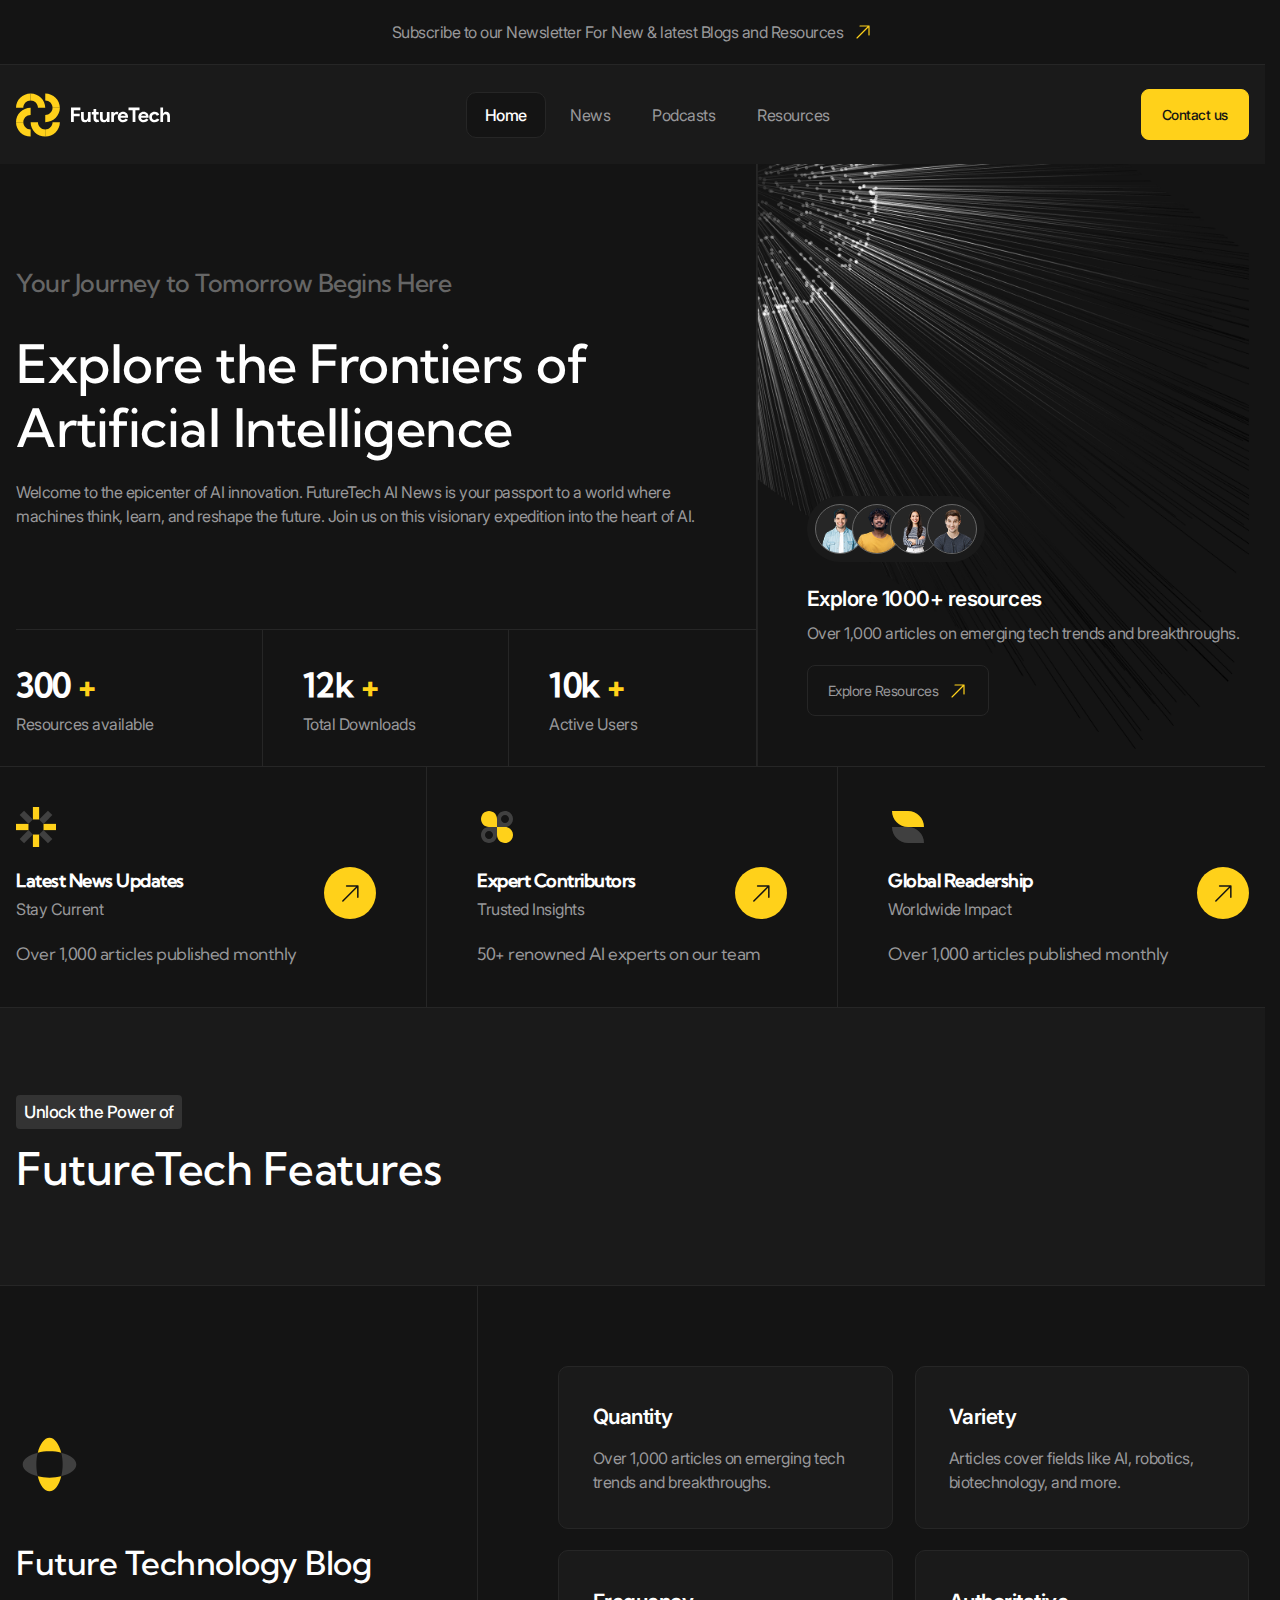
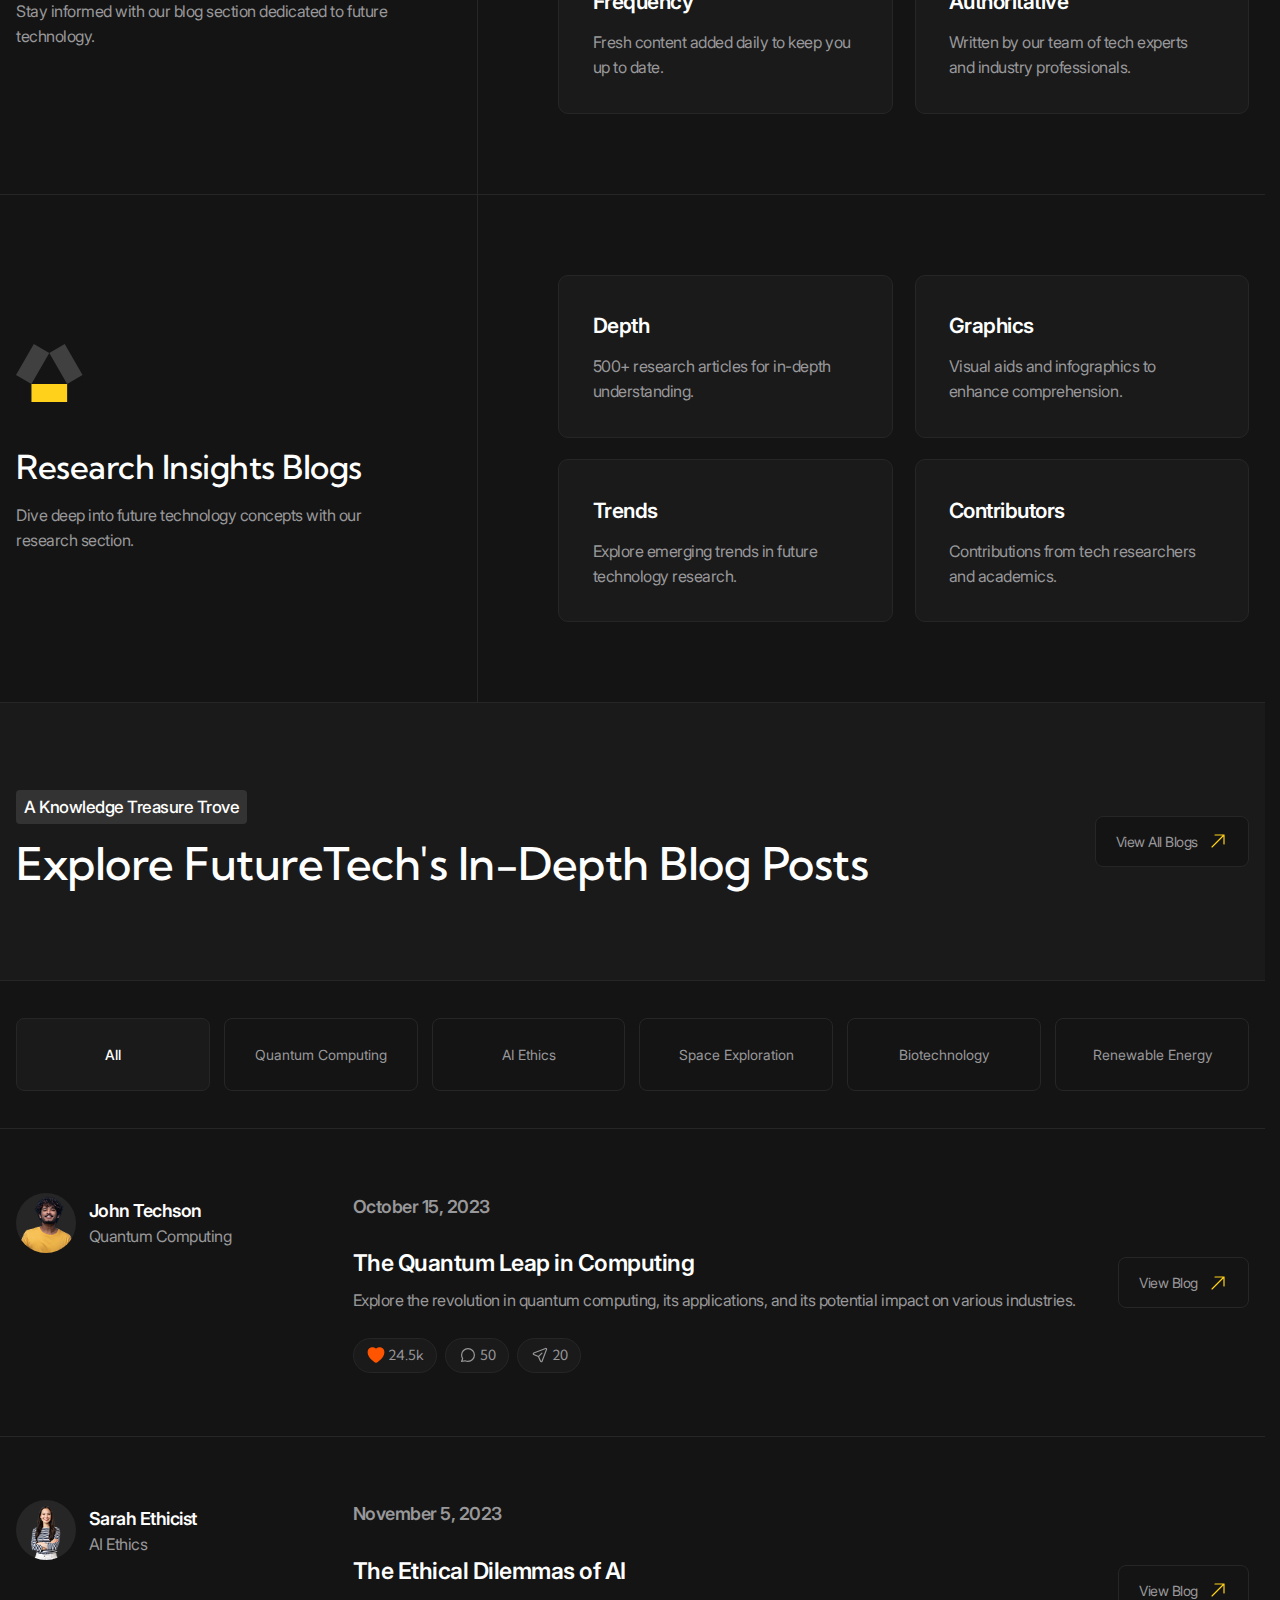
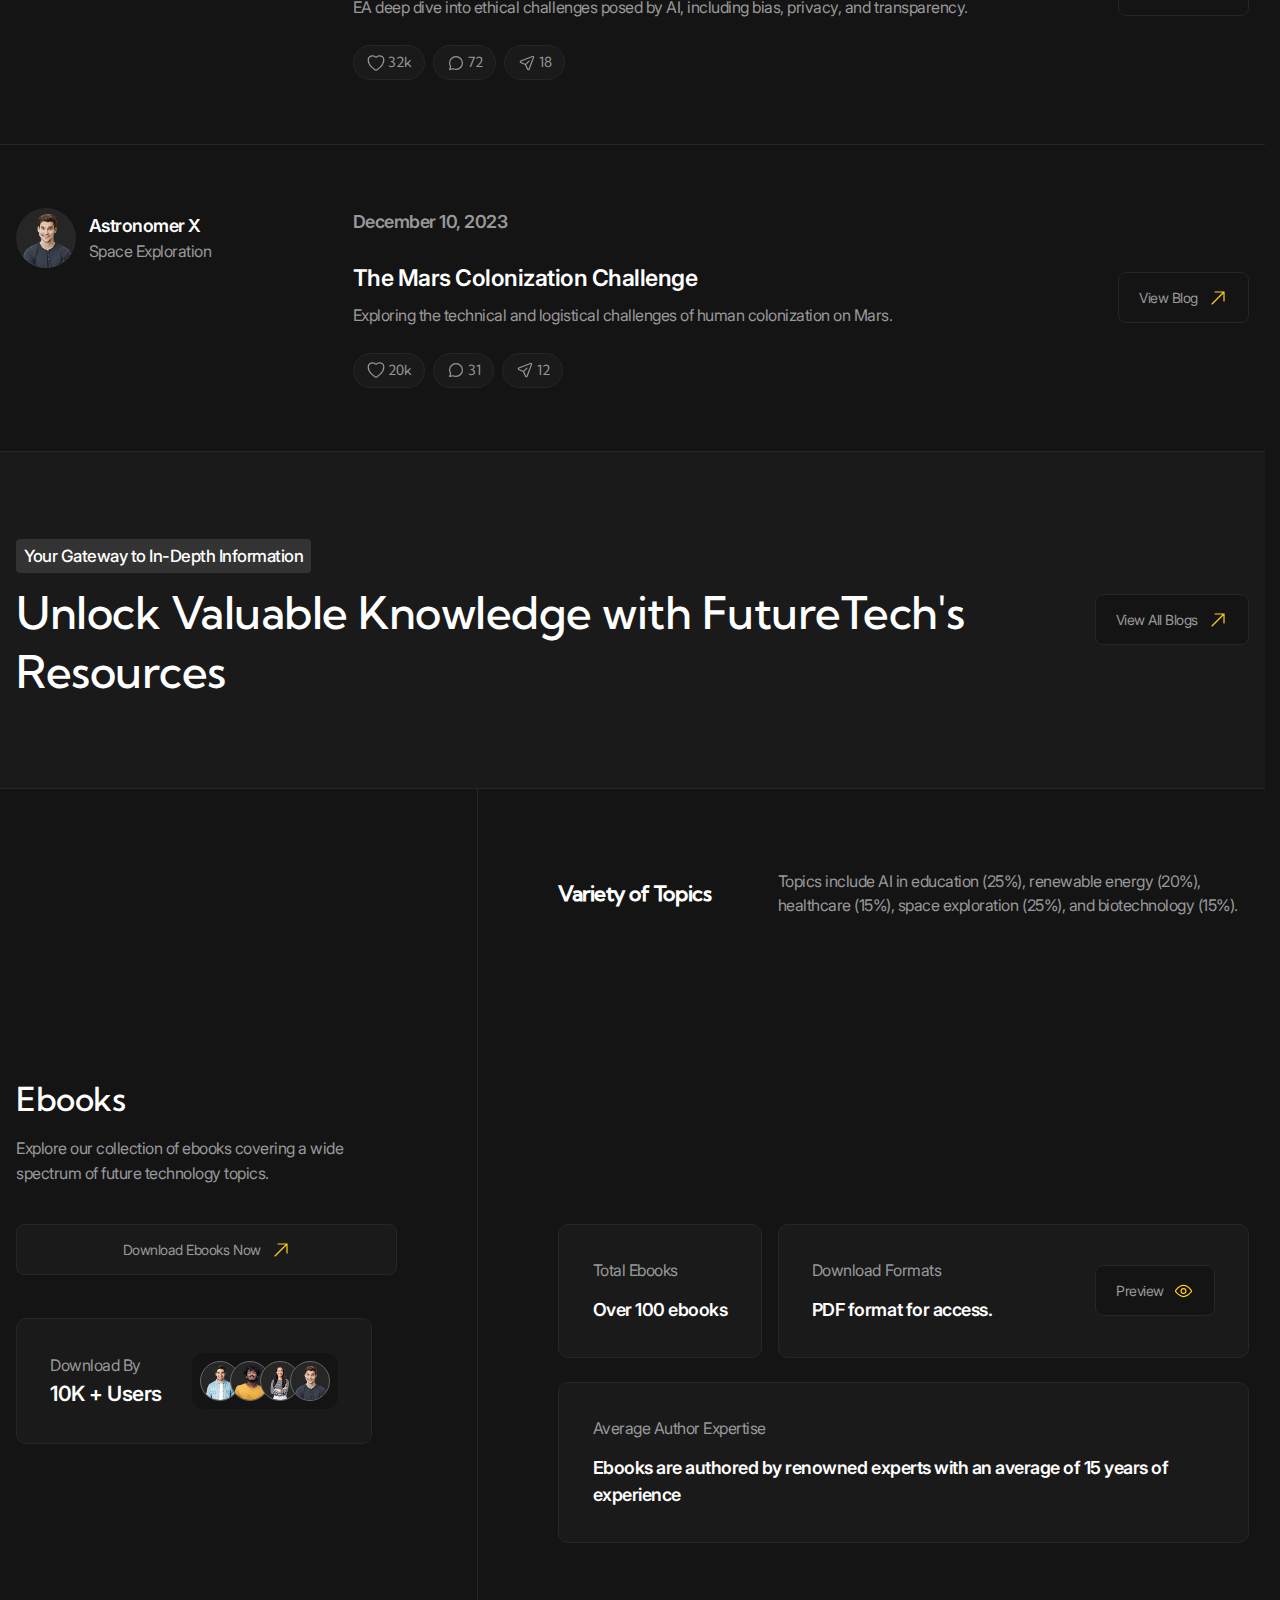
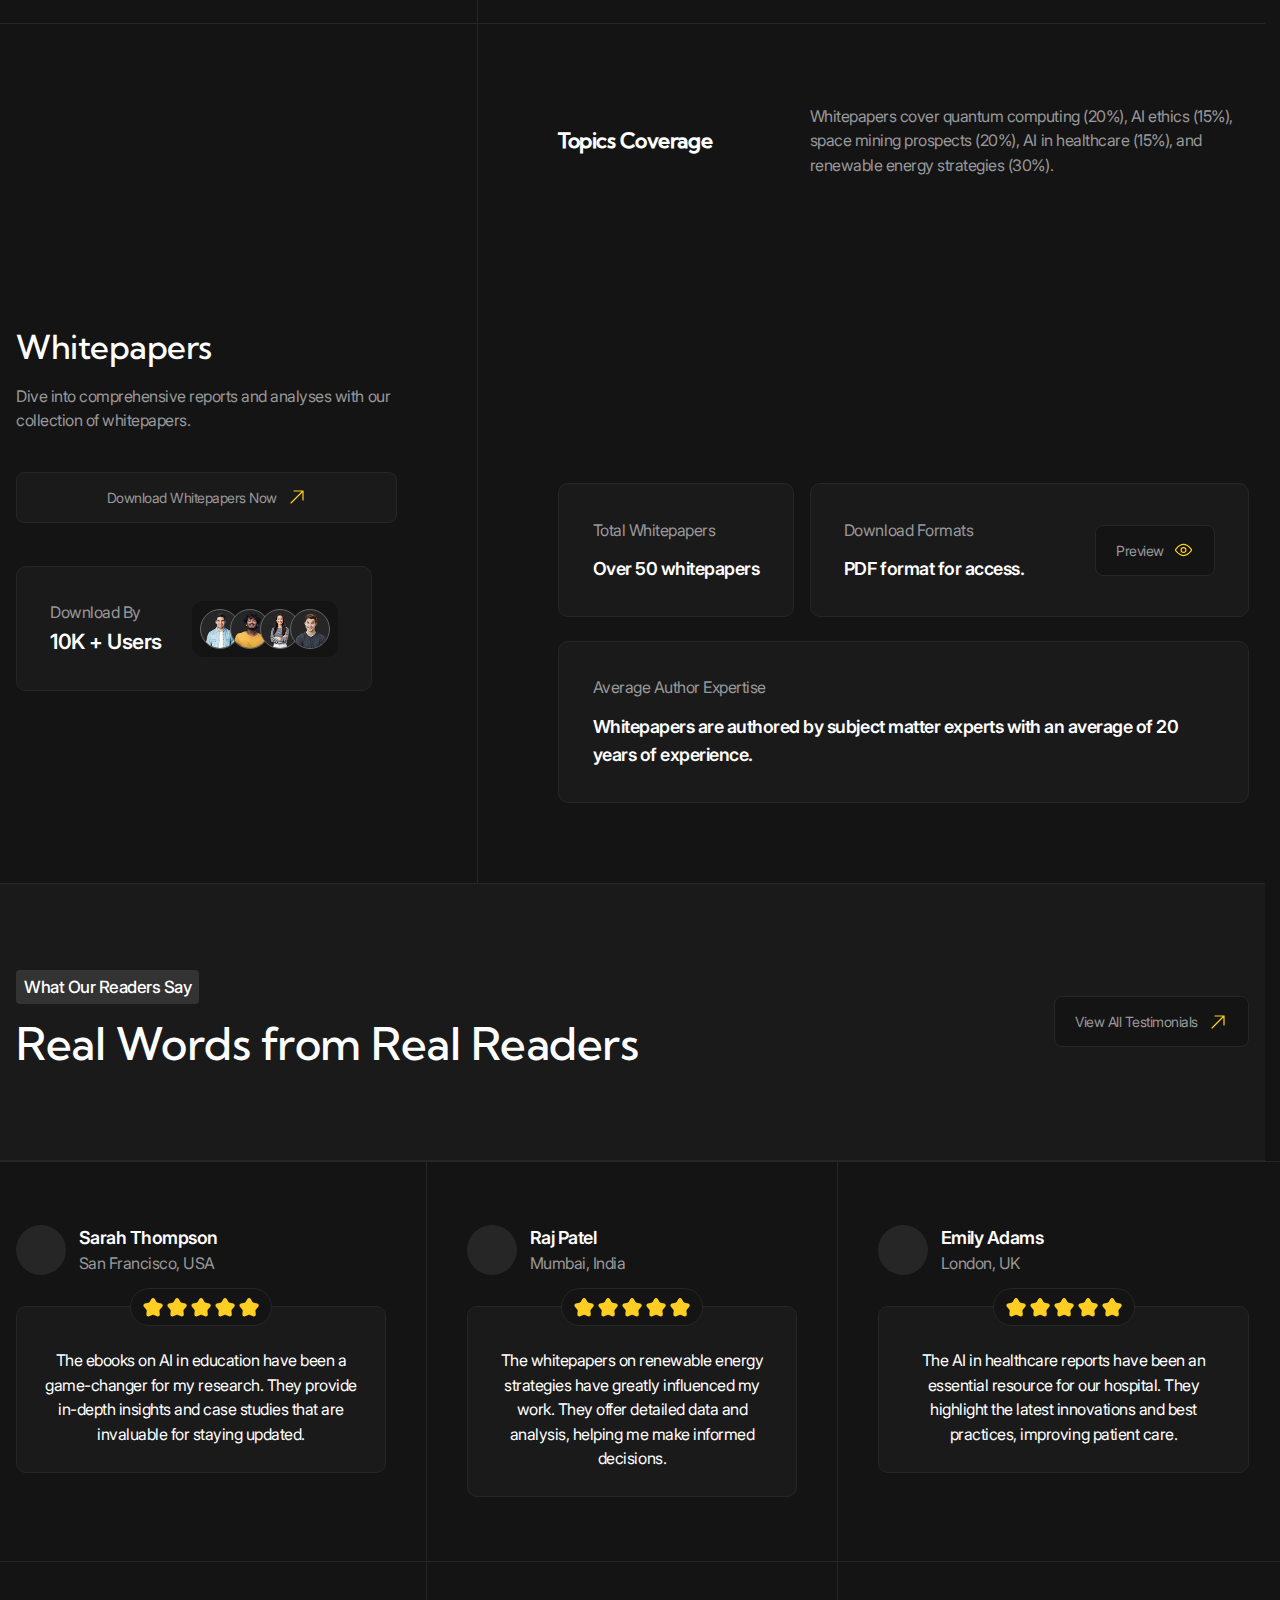
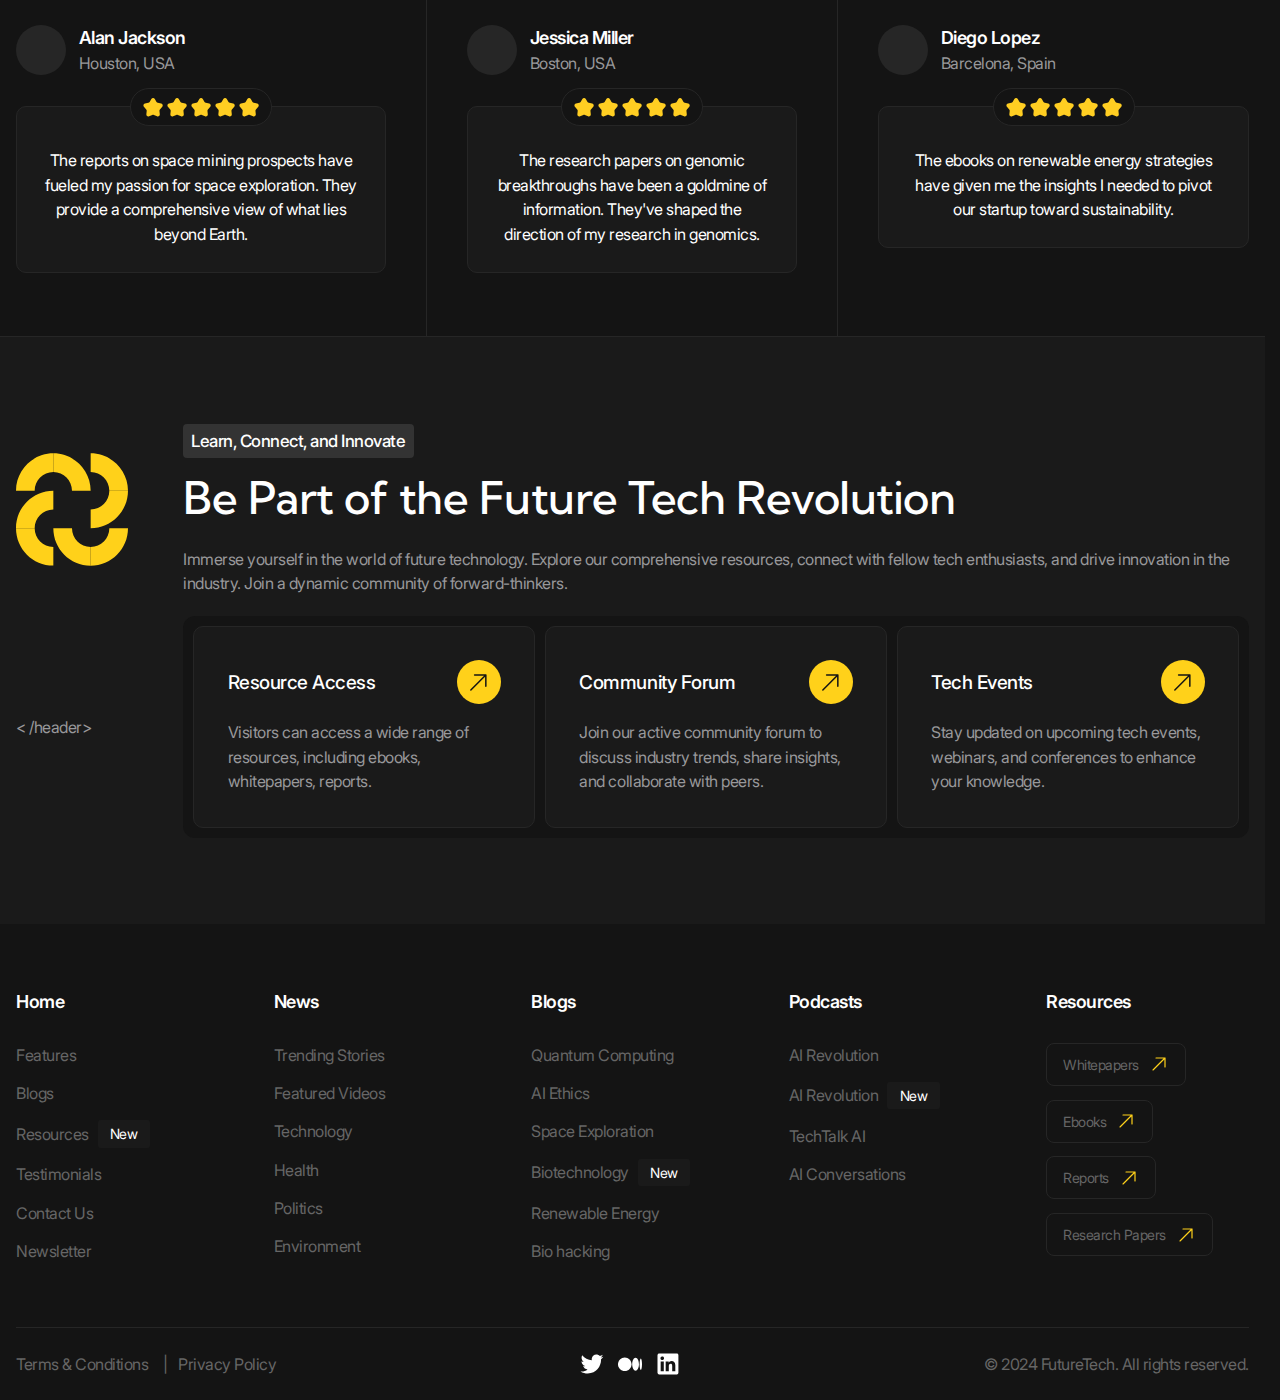
==== commit 1d8031d9: "news html" ====
--- a/index.html
+++ b/index.html
@@ -35,20 +35,20 @@
                     <nav class="header__menu">
                         <ul class="header__menu-list">
                             <li class="header__menu-item">
-                                <a href="#" class="header__menu-link is-active">Home</a>
+                                <a href="/index.html" class="header__menu-link is-active">Home</a>
                             </li>
                             <li class="header__menu-item">
-                                <a href="#" class="header__menu-link">News</a>
+                                <a href="/news.html" class="header__menu-link">News</a>
                             </li>
                             <li class="header__menu-item">
-                                <a href="#" class="header__menu-link">Podcasts</a>
+                                <a href="/podcasts.html" class="header__menu-link">Podcasts</a>
                             </li>
                             <li class="header__menu-item">
-                                <a href="#" class="header__menu-link">Resources</a>
+                                <a href="/resources.html" class="header__menu-link">Resources</a>
                             </li>
                         </ul>
                     </nav>
-                    <a href="#" class="header__contact-us-link button button--accent">
+                    <a href="/contact.html" class="header__contact-us-link button button--accent">
                         Contact us
                     </a>
                 </div>
@@ -1040,7 +1040,7 @@
                     <div class="about__description">
                         <p>Immerse yourself in the world of future technology. Explore our comprehensive resources, connect with fellow tech enthusiasts, and drive innovation in the industry. Join a dynamic community of forward-thinkers.</p>
                     </div>
-                </header>
+                < /header>
                 <ul class="about__list">
                     <li class="about__item">
                         <a href="" class="about-card tile">
